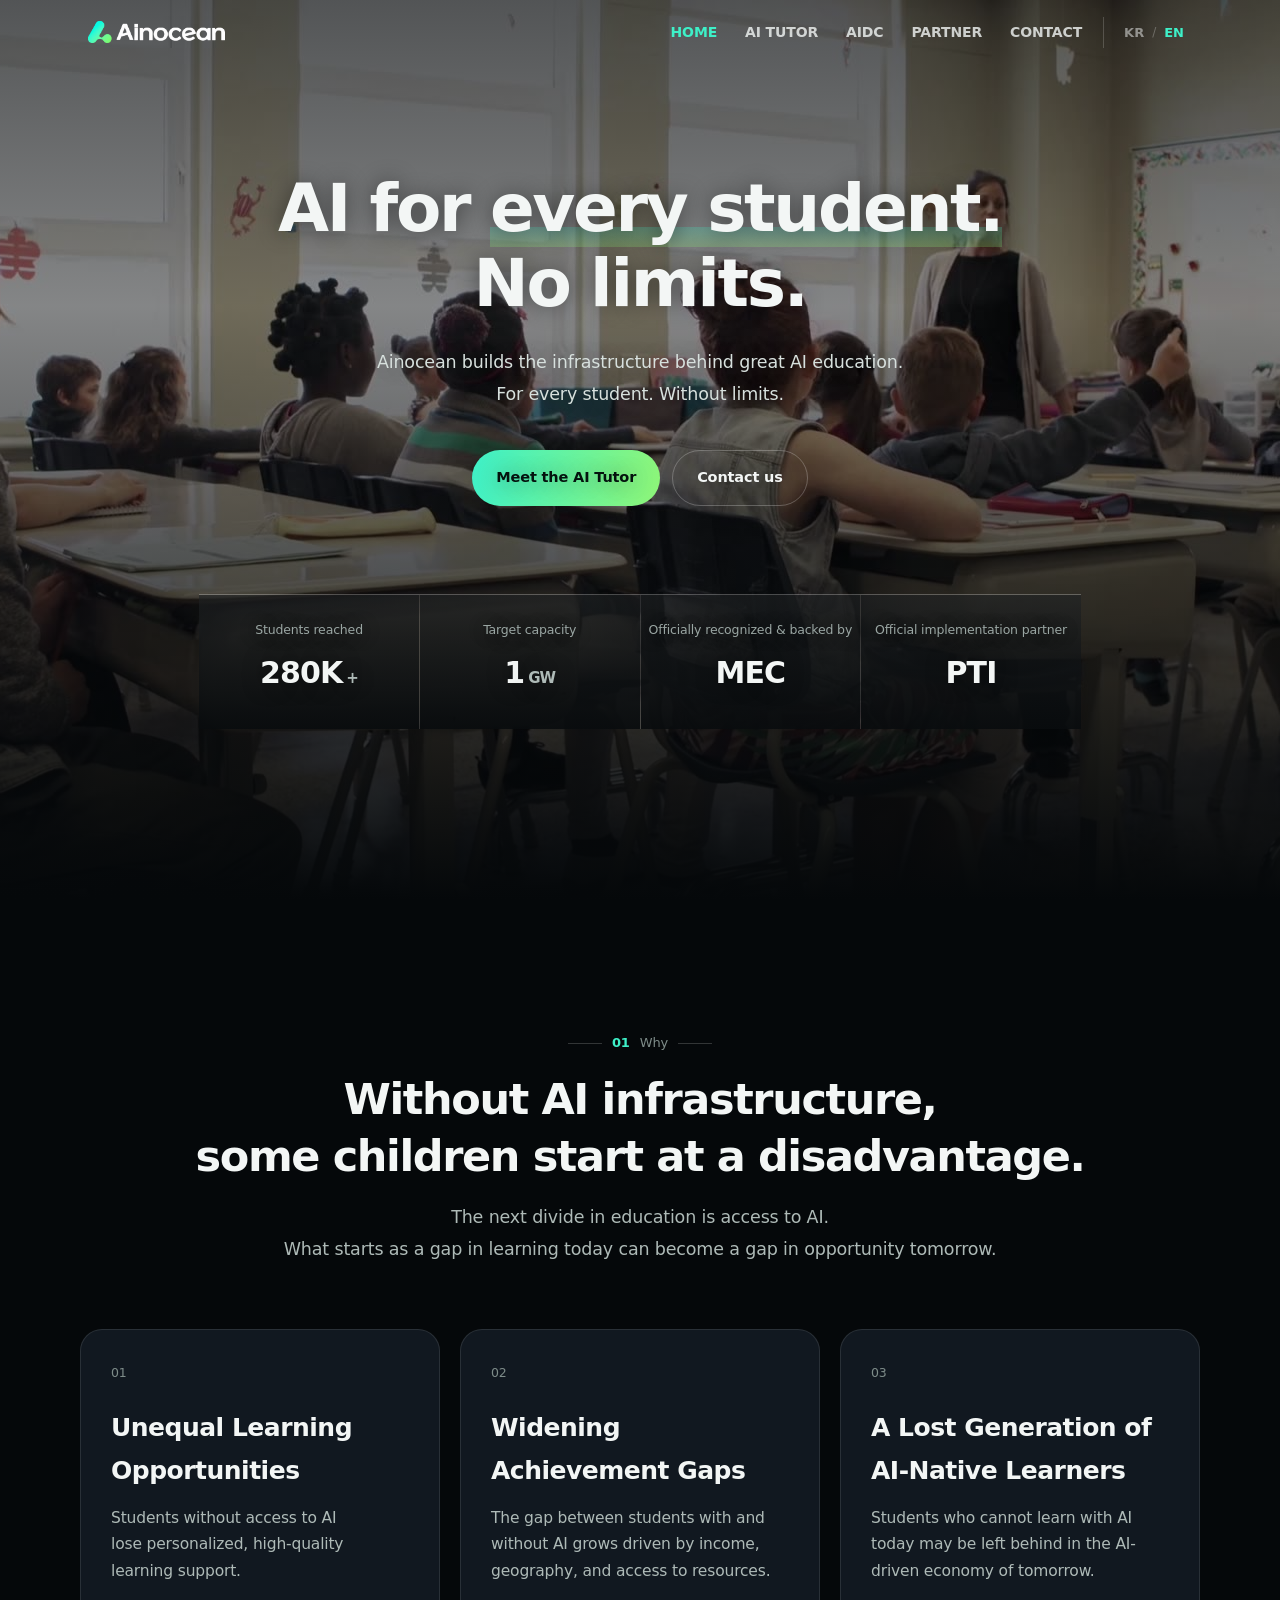
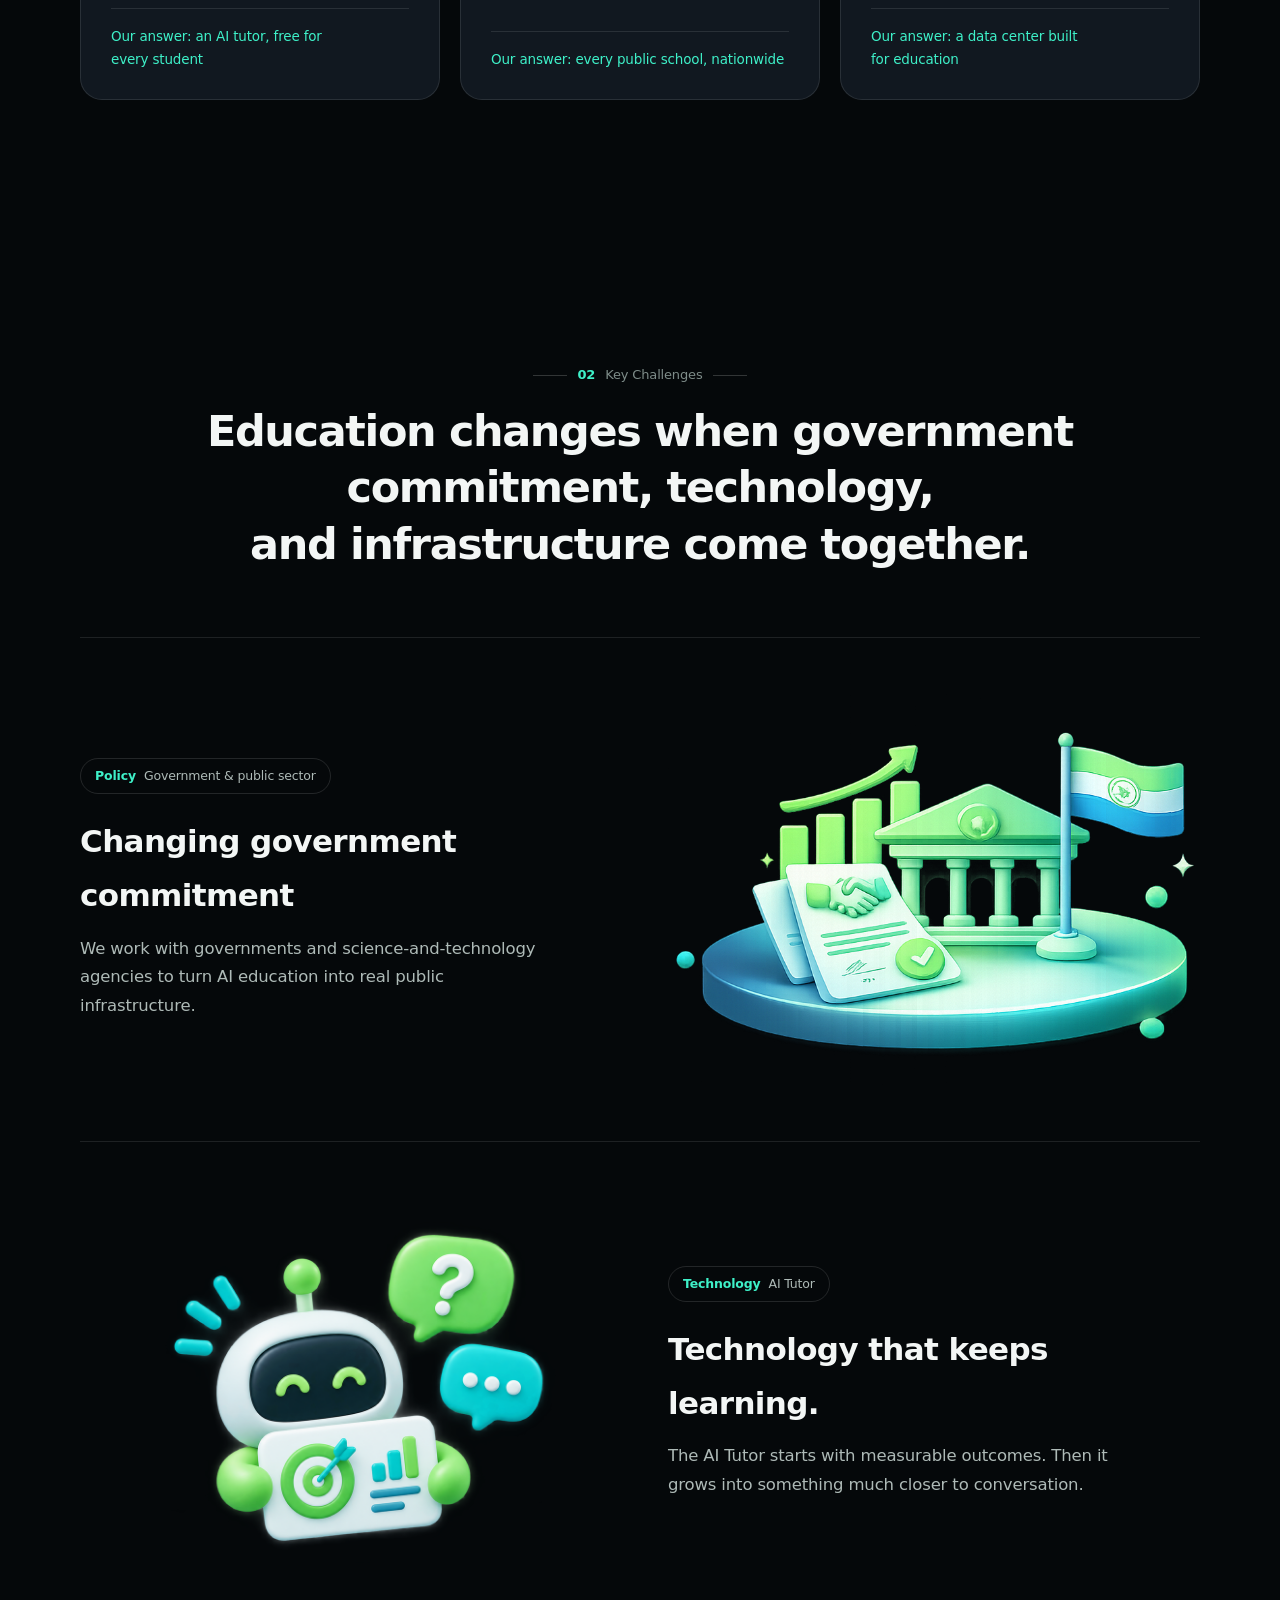
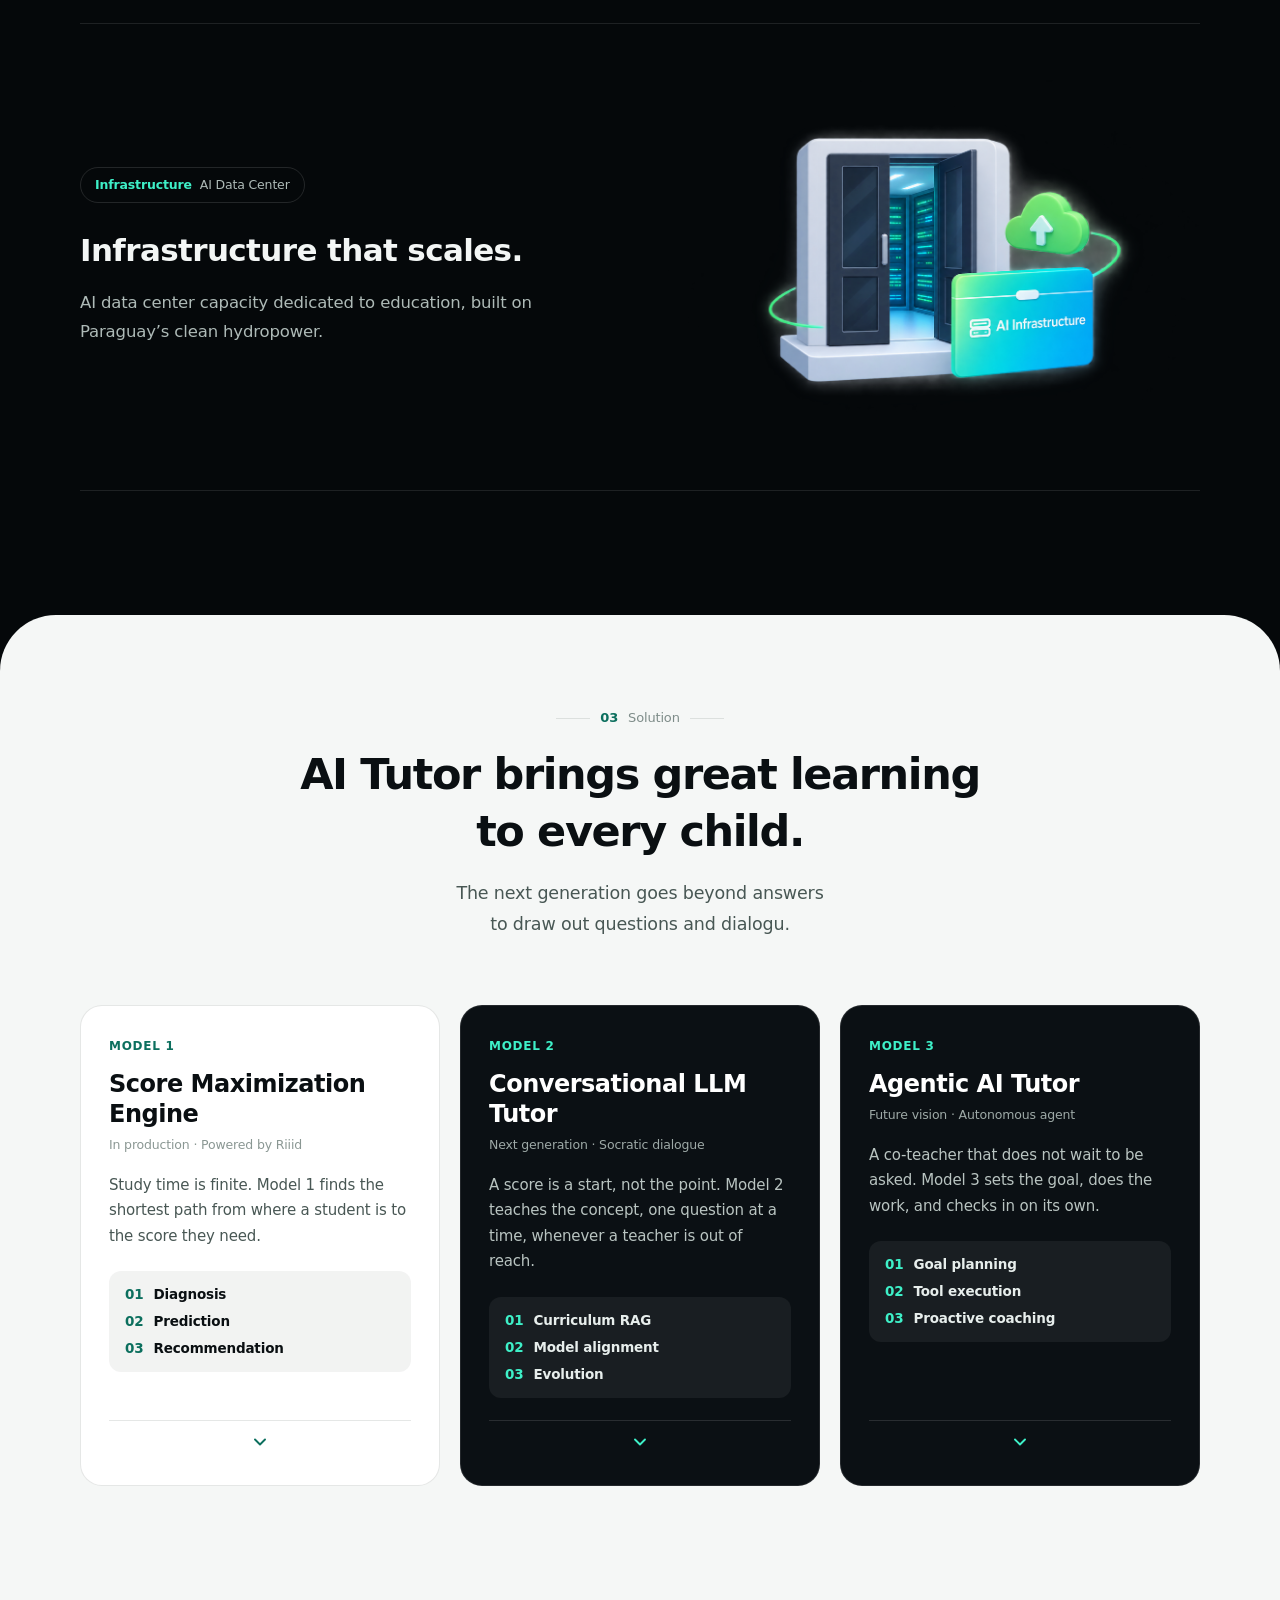
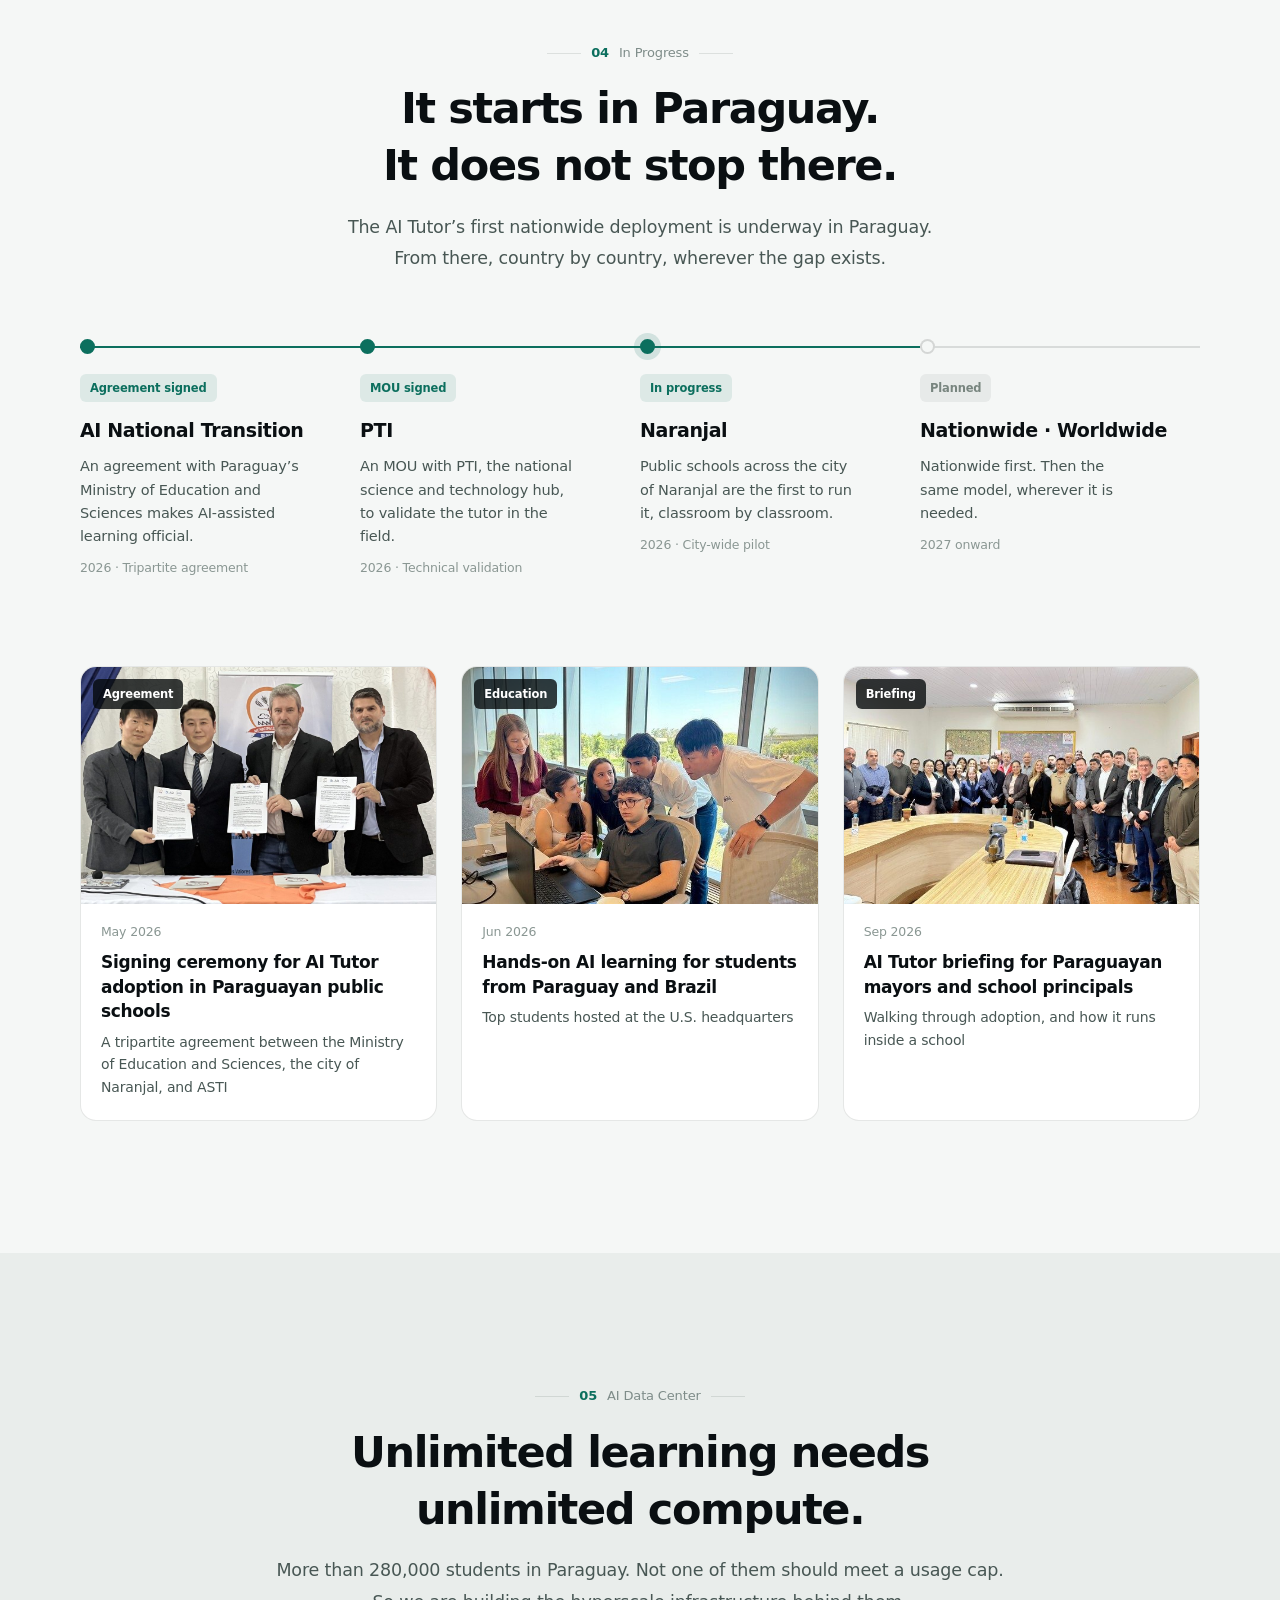
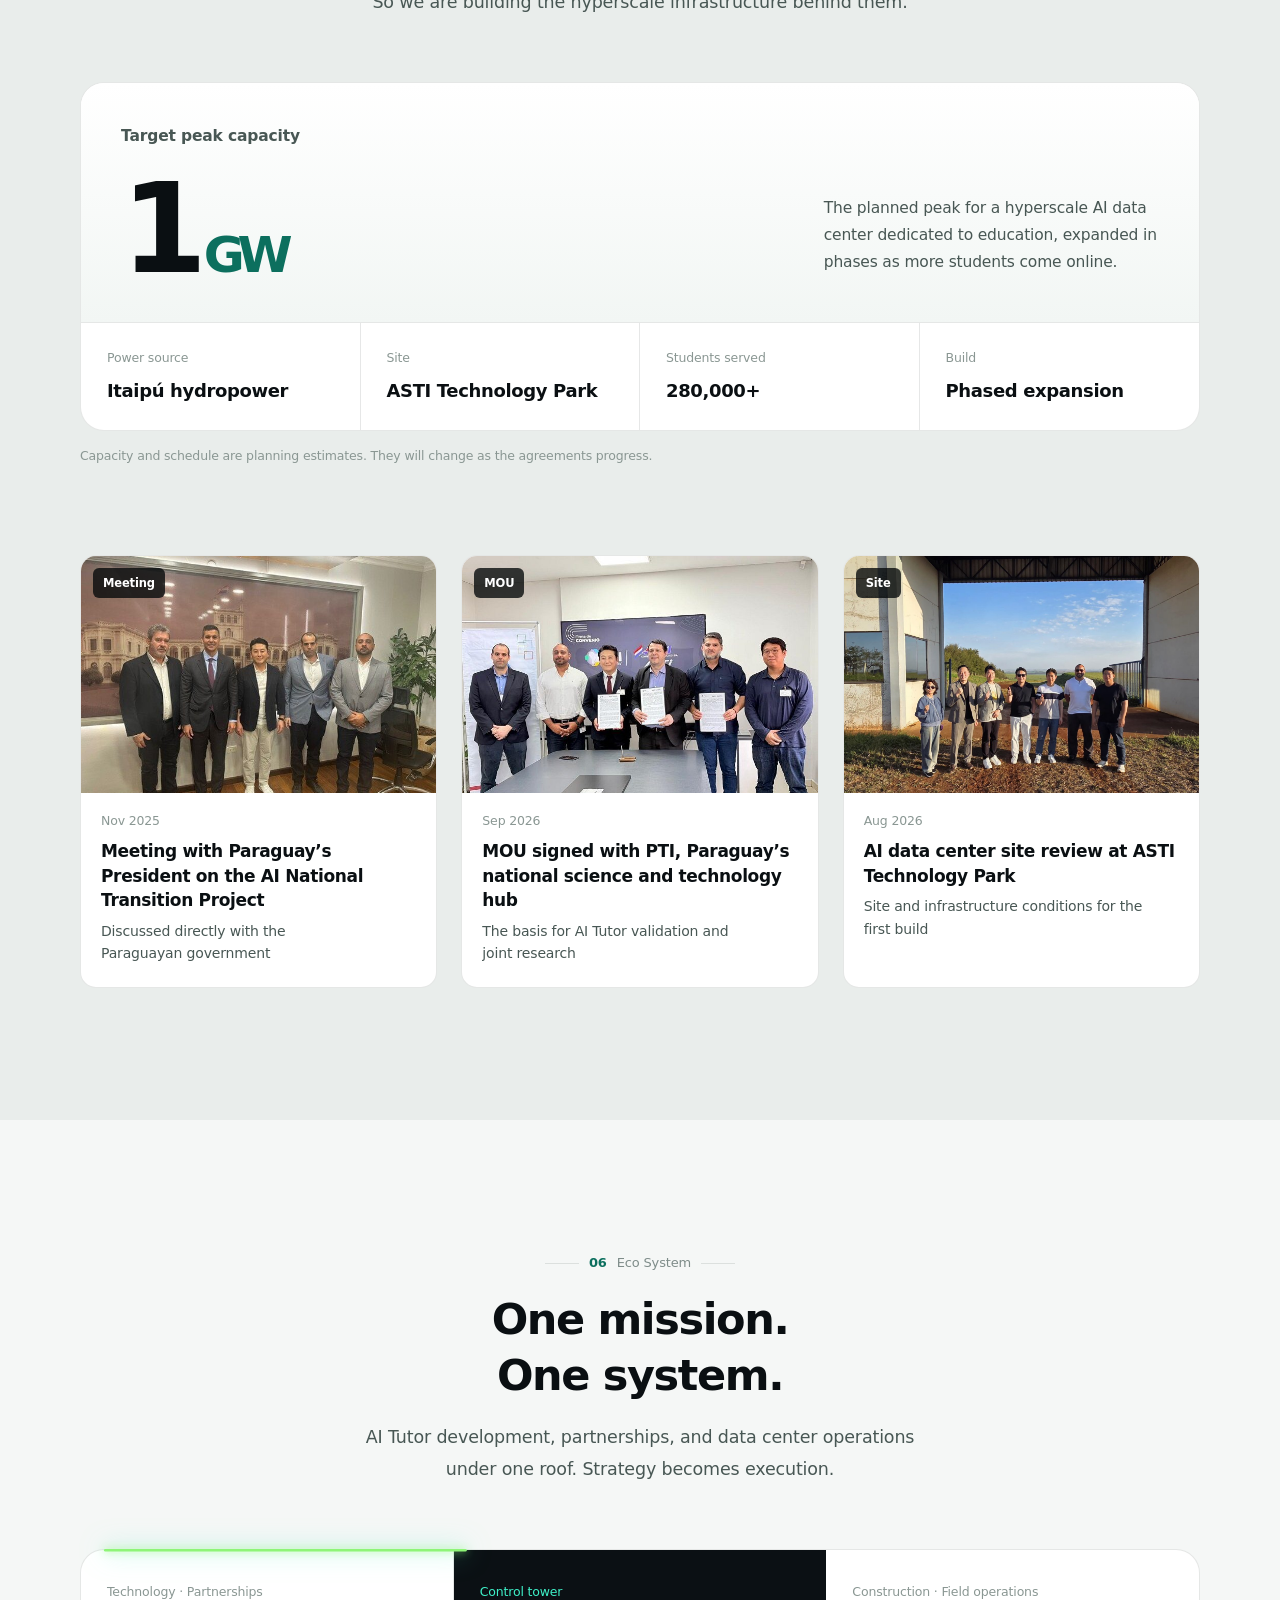
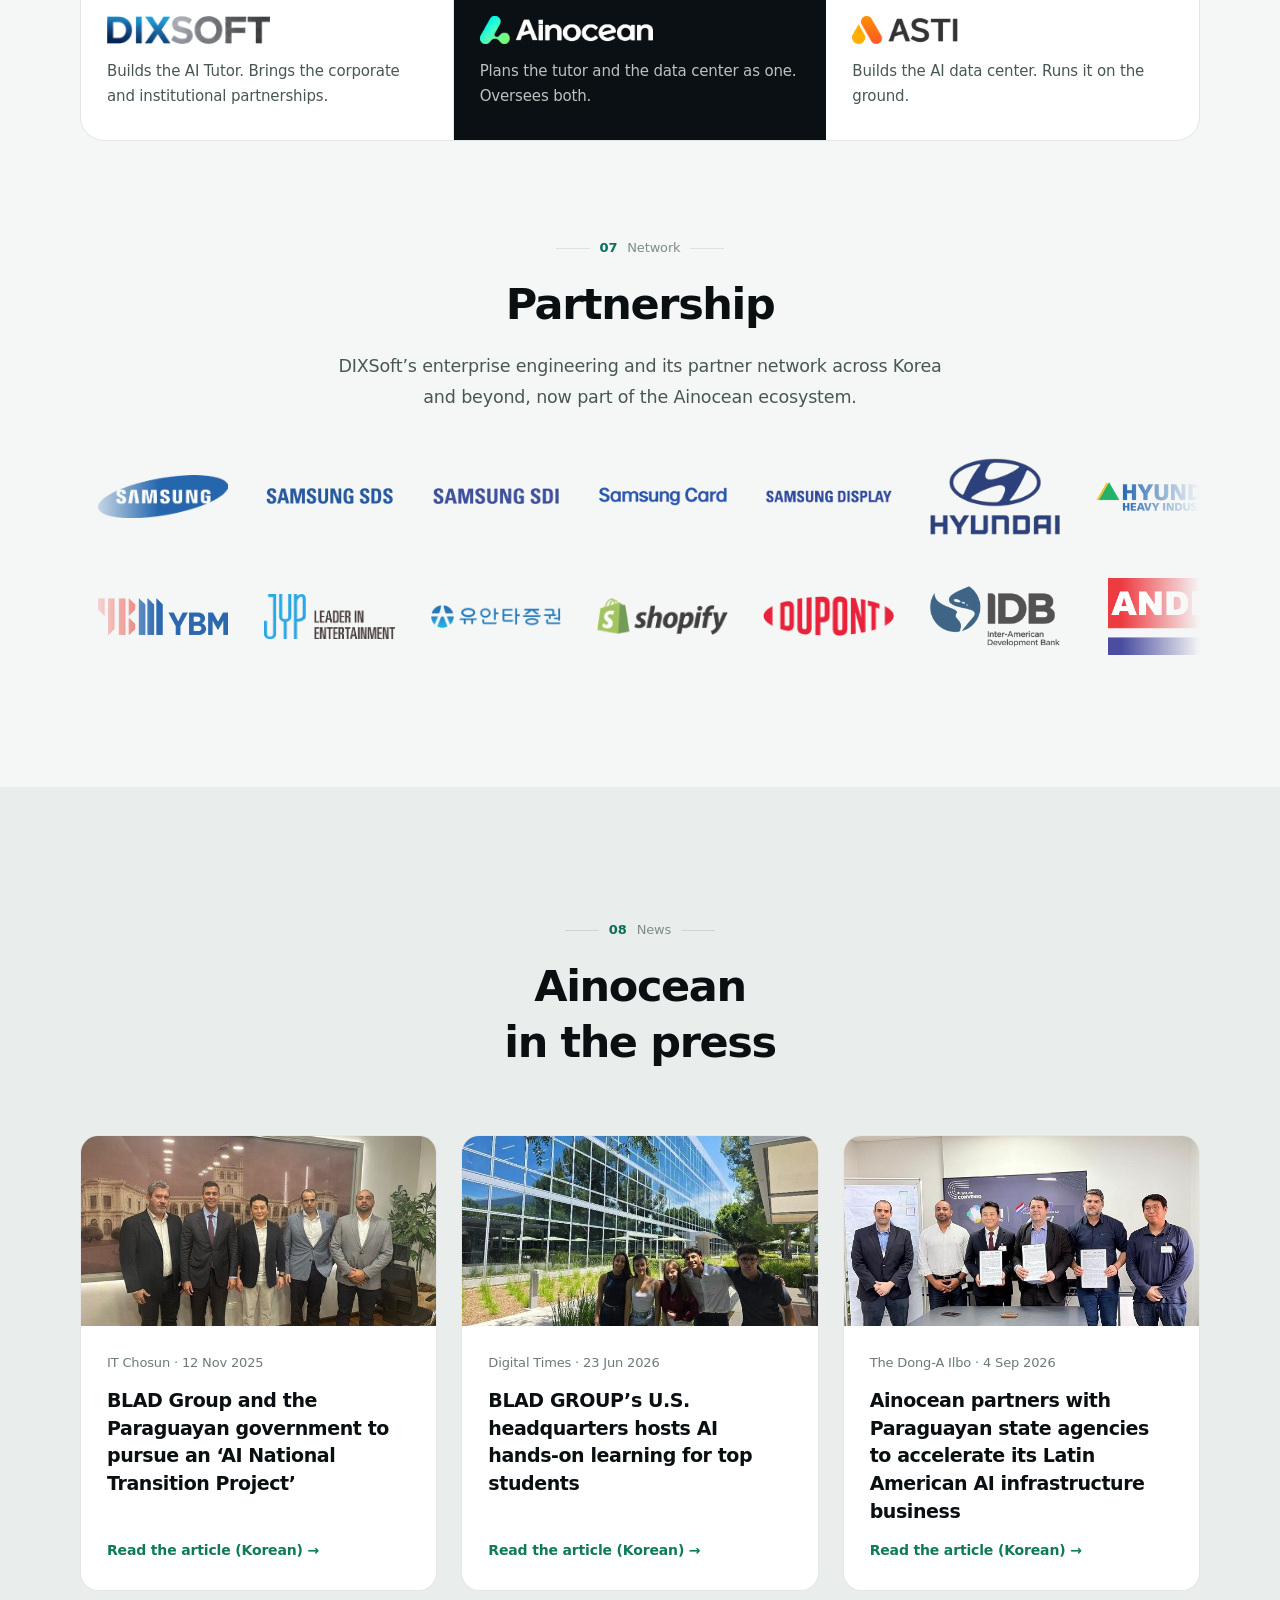
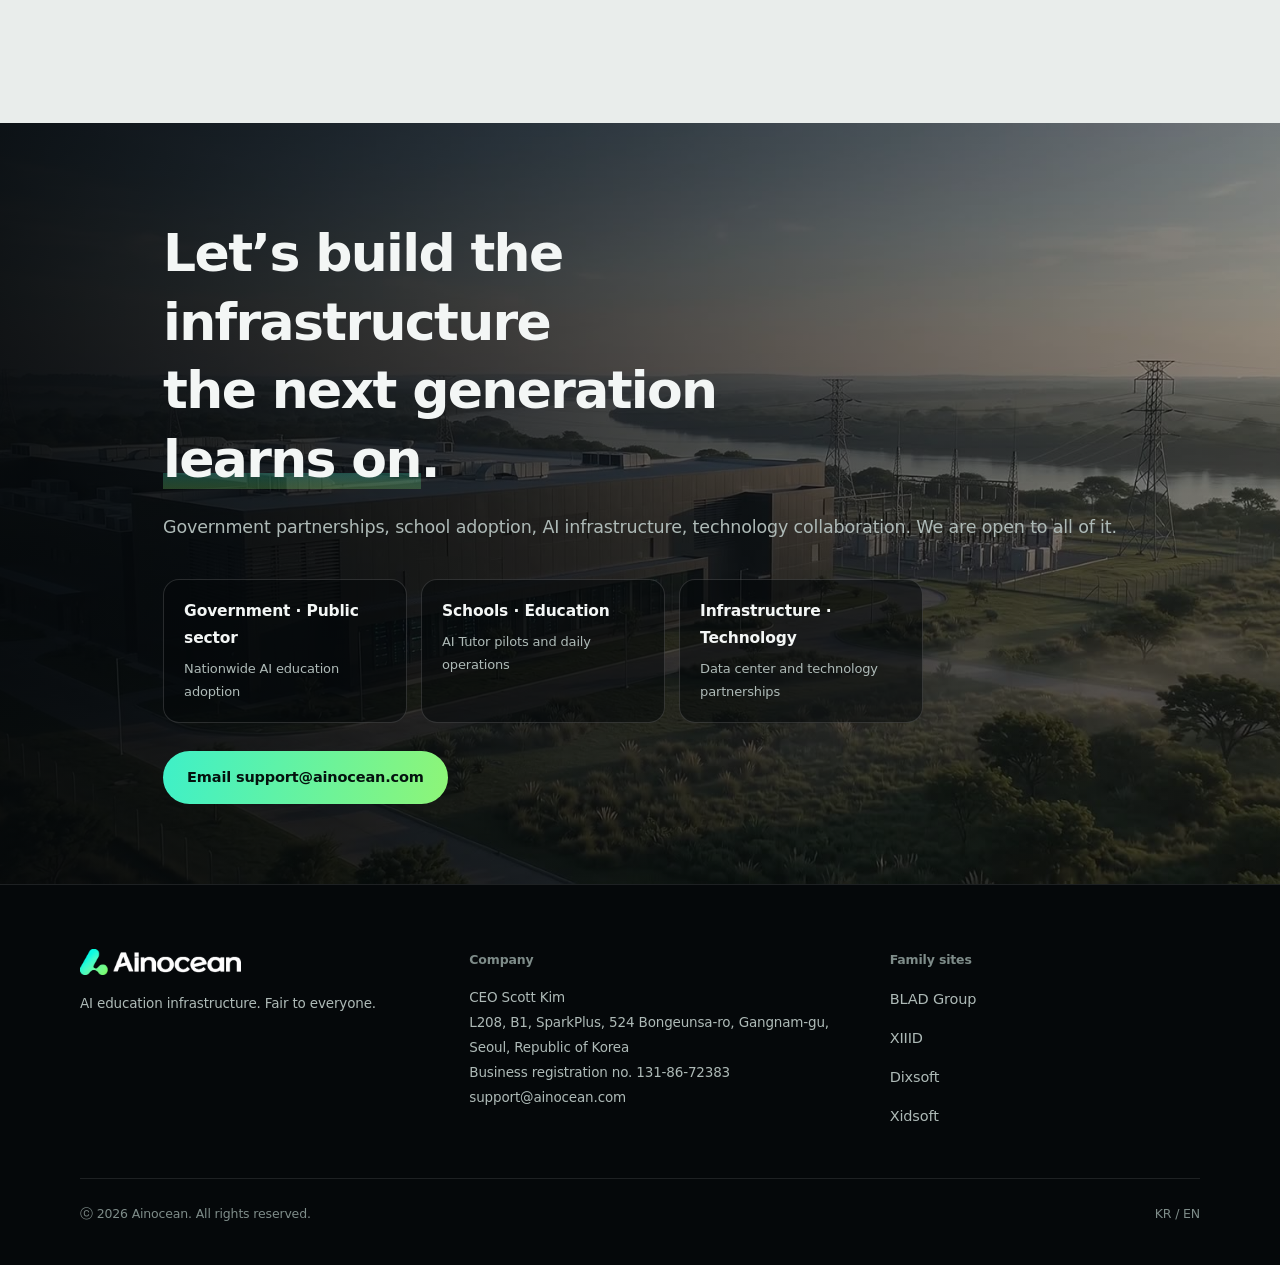
==== en.html @ a486168d "Update en.html" ====
<!DOCTYPE html>
<html lang="en">
<head>
<meta charset="utf-8">
<meta name="viewport" content="width=device-width, initial-scale=1">
<title>Ainocean — AI for every student. No limits.</title>
<meta name="description" content="From the AI Tutor to hyperscale AI data centers, Ainocean builds the infrastructure that puts every child on equal footing.">
<meta name="theme-color" content="#05080A">
<link rel="canonical" href="https://www.ainocean.com/en.html">
<link rel="alternate" hreflang="ko" href="index.html">
<link rel="alternate" hreflang="en" href="en.html">
<meta property="og:type" content="website">
<meta property="og:title" content="Ainocean — AI education infrastructure, fair to everyone">
<meta property="og:description" content="From the AI Tutor to hyperscale AI data centers. Nationwide AI education infrastructure, starting in Paraguay.">
<meta property="og:image" content="assets/img/hero-poster.jpg">
<meta property="og:locale" content="en_US">
<link rel="icon" href="assets/logo/ainocean-mark.png" type="image/png">
<link rel="apple-touch-icon" href="assets/logo/ainocean-mark.png">
<link rel="stylesheet" href="css/style.css">
</head>
<body>

<!-- ===== top bar ===== -->
<header class="hdr">
  <div class="inner">
    <a class="brand" href="#home" aria-label="Ainocean home">
      <img src="assets/logo/ainocean-white.png" alt="Ainocean">
    </a>

    <button class="burger" type="button" aria-label="Open menu" aria-expanded="false" aria-controls="site-menu">
      <span></span><span></span><span></span>
    </button>

    <div class="menu" id="site-menu">
      <nav class="nav" aria-label="Main menu">
        <a href="#home">HOME</a>
        <a href="#ai-tutor">AI TUTOR</a>
        <a href="#aidc">AIDC</a>
        <a href="#partner">PARTNER</a>
        <a href="#contact">CONTACT</a>
      </nav>
      <div class="lang">
        <a href="index.html" data-lang="ko">KR</a>
        <span class="sep">/</span>
        <a href="en.html" data-lang="en" aria-current="page">EN</a>
      </div>
    </div>
  </div>
</header>

<div id="ain-app">

<!-- ===== hero ===== -->
<section class="hero" id="home">
  <div class="ph"></div>
  <div class="vid">
    <video class="bgv" data-src="assets/video/hero.mp4" poster="assets/img/hero-poster.jpg"
           muted loop playsinline autoplay preload="none" tabindex="-1" aria-hidden="true"></video>

    
  </div>
  <div class="sc"></div>
  <div class="w hi">
    <h1>AI for <span class="mk">every student.</span><br>No limits.</h1>
    <p class="lead">Ainocean builds the infrastructure behind great AI education. <br class="nb">For every student. Without limits.</p>
    <div class="cta">
      <a class="btn" href="#ai-tutor">Meet the AI Tutor</a>
      <a class="btn g" href="#contact">Contact us</a>
    </div>
    <div class="kpi">
      <div><span>Students reached</span><strong>280K<em>+</em></strong></div>
      <div><span>Target capacity</span><strong>1<em>GW</em></strong></div>
      <div><span>Officially recognized & backed by</span><strong>MEC</strong></div>
      <div><span>Official implementation partner</span><strong>PTI</strong></div>
    </div>
  </div>
</section>

<!-- ===== 01 Why ===== -->
<section class="s" id="why">
  <div class="w">
    <div class="hd">
      <p class="idx"><i></i><b>01</b> Why<i></i></p>
      <h2>Without AI infrastructure, <br class="nb">some children start at a disadvantage.</h2>
      <p class="lead">The next divide in education is access to AI.<br class="nb">What starts as a gap in learning today can become a gap in opportunity tomorrow.</p>
    </div>
    <div class="g3">
      <div class="card">
        <p class="n">01</p>
        <h3>Unequal Learning Opportunities</h3>
        <p>Students without access to AI lose personalized, high-quality learning support.</p>
        <p class="fx">Our answer: an AI tutor, free for every student</p>
      </div>
      <div class="card">
        <p class="n">02</p>
        <h3>Widening Achievement Gaps</h3>
        <p>The gap between students with and without AI grows driven by income, geography, and access to resources.</p>
        <p class="fx">Our answer: every public school, nationwide</p>
      </div>
      <div class="card">
        <p class="n">03</p>
        <h3>A Lost Generation of AI-Native Learners</h3>
        <p>Students who cannot learn with AI today may be left behind in the AI-driven economy of tomorrow.</p>
        <p class="fx">Our answer: a data center built for education</p>
      </div>
    </div>
  </div>
</section>

<!-- ===== 02 Key Challenges ===== -->
<section class="s" id="challenges">
  <div class="w">
    <div class="hd">
      <p class="idx"><i></i><b>02</b> Key Challenges<i></i></p>
      <h2>Education changes when government commitment, technology, <br class="nb">and infrastructure come together.</h2>
    </div>
    <div class="pl">
      <div class="tx">
        <span class="tag"><b>Policy</b> Government &amp; public sector</span>
        <h3>Changing government commitment</h3>
        <p>We work with governments and science-and-technology agencies to turn AI education into real public infrastructure.</p>
      </div>
      <div><img src="assets/img/ill-policy.png" alt="Illustration of government and public sector collaboration" loading="lazy"></div>
    </div>
    <div class="pl r">
      <div class="tx">
        <span class="tag"><b>Technology</b> AI Tutor</span>
        <h3>Technology that keeps learning.</h3>
        <p>The AI Tutor starts with measurable outcomes. Then it grows into something much closer to conversation.</p>
      </div>
      <div><img src="assets/img/ill-technology.png" alt="Illustration of a conversational AI tutor" loading="lazy"></div>
    </div>
    <div class="pl">
      <div class="tx">
        <span class="tag"><b>Infrastructure</b> AI Data Center</span>
        <h3>Infrastructure that scales.</h3>
        <p>AI data center capacity dedicated to education, built on Paraguay’s clean hydropower.</p>
      </div>
      <div><img src="assets/img/ill-infrastructure.png" alt="Illustration of AI data center infrastructure" loading="lazy"></div>
    </div>
  </div>
</section>

<div class="st"></div>

<!-- ===== 03 Solution ===== -->
<section class="s p" id="ai-tutor" style="padding-top:36px">
  <div class="w">
    <div class="hd">
      <p class="idx"><i></i><b>03</b> Solution<i></i></p>
      <h2>AI Tutor brings great learning <br class="nb">to every child.</h2>
      <p class="lead">The next generation goes beyond answers <br class="nb">to draw out questions and dialogu.</p>
    </div>
    <div class="mdl">
      <article class="mc">
        <p class="mn">MODEL 1</p>
        <h3>Score Maximization Engine</h3>
        <p class="mst">In production · Powered by Riiid</p>
        <p class="mds">Study time is finite. Model 1 finds the shortest path from where a student is to the score they need.</p>
        <ol class="mfl">
          <li><b>01</b> Diagnosis</li>
          <li><b>02</b> Prediction</li>
          <li><b>03</b> Recommendation</li>
        </ol>
        <details class="mx">
          <summary aria-label="Show details"><svg class="chv" viewBox="0 0 20 20" aria-hidden="true" focusable="false"><path d="M5 7.5 10 12.5 15 7.5"/></svg></summary>
          <div class="mxb">
        <ul class="mft">
          <li><b>Ultra-fast diagnosis</b>Five adaptive questions. That is all it takes to place a student accurately.</li>
          <li><b>Optimal learning path</b>It serves the problems that move the score most, minute for minute.</li>
          <li><b>Proven foundation</b>Riiid’s Knowledge Space Theory and deep learning models, already tested at scale.</li>
        </ul>
        <p class="mcq">Three to five questions predict a 75. Then comes the practice that reaches 89 — and the reason it works.</p>
          </div>
        </details>
      </article>
      <article class="mc nx">
        <p class="mn">MODEL 2</p>
        <h3>Conversational LLM Tutor</h3>
        <p class="mst">Next generation · Socratic dialogue</p>
        <p class="mds">A score is a start, not the point. Model 2 teaches the concept, one question at a time, whenever a teacher is out of reach.</p>
        <ol class="mfl">
          <li><b>01</b> Curriculum RAG</li>
          <li><b>02</b> Model alignment</li>
          <li><b>03</b> Evolution</li>
        </ol>
        <details class="mx">
          <summary aria-label="Show details"><svg class="chv" viewBox="0 0 20 20" aria-hidden="true" focusable="false"><path d="M5 7.5 10 12.5 15 7.5"/></svg></summary>
          <div class="mxb">
        <ul class="mft">
          <li><b>Curriculum RAG indexing</b>Grounded in Paraguay’s own textbooks and national curriculum. Accurate, and safe by design.</li>
          <li><b>Teacher-in-the-loop RLHF</b>Tuned on feedback from Paraguayan teachers who are in classrooms right now.</li>
          <li><b>Continuous evolution</b>From rules to reasoning, one release at a time.</li>
        </ul>
        <p class="mcq">A tutor built for the Paraguayan classroom. Not adapted to it.</p>
          </div>
        </details>
      </article>
      <article class="mc nx">
        <p class="mn">MODEL 3</p>
        <h3>Agentic AI Tutor</h3>
        <p class="mst">Future vision · Autonomous agent</p>
        <p class="mds">A co-teacher that does not wait to be asked. Model 3 sets the goal, does the work, and checks in on its own.</p>
        <ol class="mfl">
          <li><b>01</b> Goal planning</li>
          <li><b>02</b> Tool execution</li>
          <li><b>03</b> Proactive coaching</li>
        </ol>
        <details class="mx">
          <summary aria-label="Show details"><svg class="chv" viewBox="0 0 20 20" aria-hidden="true" focusable="false"><path d="M5 7.5 10 12.5 15 7.5"/></svg></summary>
          <div class="mxb">
        <ul class="mft">
          <li><b>Multi-step goal decomposition</b>A full term of curriculum, broken into weekly milestones for each student.</li>
          <li><b>Early misconception detection</b>It reads hesitation. And steps in before a mistake becomes a habit.</li>
          <li><b>Human teacher copilot</b>The moment a student is truly stuck, the teacher knows.</li>
        </ul>
        <p class="mcq">An agent that carries the whole arc of learning.</p>
          </div>
        </details>
      </article>
    </div>
  </div>
</section>

<!-- ===== 04 In Progress ===== -->
<section class="s p" id="progress" style="padding-top:24px">
  <div class="w">
    <div class="hd">
      <p class="idx"><i></i><b>04</b> In Progress<i></i></p>
      <h2>It starts in Paraguay. <br class="nb">It does not stop there.</h2>
      <p class="lead">The AI Tutor’s first nationwide deployment is underway in Paraguay. <br class="nb">From there, country by country, wherever the gap exists.</p>
    </div>
    <div class="tl">
      <div class="dn"><div class="dt"></div><span class="cp">Agreement signed</span><h3>AI National Transition</h3><p>An agreement with Paraguay’s Ministry of Education and Sciences makes AI-assisted learning official.</p><p class="wn">2026 · Tripartite agreement</p></div>
      <div class="dn"><div class="dt"></div><span class="cp">MOU signed</span><h3>PTI</h3><p>An MOU with PTI, the national science and technology hub, to validate the tutor in the field.</p><p class="wn">2026 · Technical validation</p></div>
      <div class="nw"><div class="dt"></div><span class="cp">In progress</span><h3>Naranjal</h3><p>Public schools across the city of Naranjal are the first to run it, classroom by classroom.</p><p class="wn">2026 · City-wide pilot</p></div>
      <div class="nx2"><div class="dt"></div><span class="cp">Planned</span><h3>Nationwide · Worldwide</h3><p>Nationwide first. Then the same model, wherever it is needed.</p><p class="wn">2027 onward</p></div>
    </div>
    <div class="nw3">
      <article class="nc">
        <div class="th" style="background-image:url(assets/img/gallery-agreement.jpg)"><span class="tg">Agreement</span></div>
        <div class="bd"><p class="wn">May 2026</p><h3>Signing ceremony for AI Tutor adoption in Paraguayan public schools</h3><p>A tripartite agreement between the Ministry of Education and Sciences, the city of Naranjal, and ASTI</p></div>
      </article>
      <article class="nc">
        <div class="th" style="background-image:url(assets/img/gallery-workshop.jpg)"><span class="tg">Education</span></div>
        <div class="bd"><p class="wn">Jun 2026</p><h3>Hands-on AI learning for students from Paraguay and Brazil</h3><p>Top students hosted at the U.S. headquarters</p></div>
      </article>
      <article class="nc">
        <div class="th" style="background-image:url(assets/img/gallery-briefing.jpg)"><span class="tg">Briefing</span></div>
        <div class="bd"><p class="wn">Sep 2026</p><h3>AI Tutor briefing for Paraguayan mayors and school principals</h3><p>Walking through adoption, and how it runs inside a school</p></div>
      </article>
    </div>
  </div>
</section>

<!-- ===== 05 AI Data Center ===== -->
<section class="s p2" id="aidc">
  <div class="w">
    <div class="hd">
      <p class="idx"><i></i><b>05</b> AI Data Center<i></i></p>
      <h2>Unlimited learning needs <br class="nb">unlimited compute.</h2>
      <p class="lead">More than 280,000 students in Paraguay. Not one of them should meet a usage cap. <br class="nb">So we are building the hyperscale infrastructure behind them.</p>
    </div>
    <div class="cap">
      <div class="tp">
        <div>
          <p class="tl2">Target peak capacity</p>
          <div class="big">1<em>GW</em></div>
        </div>
        <p>The planned peak for a hyperscale AI data center dedicated to education, expanded in phases as more students come online.</p>
      </div>
      <div class="fct">
        <div><span>Power source</span><strong>Itaipú hydropower</strong></div>
        <div><span>Site</span><strong>ASTI Technology Park</strong></div>
        <div><span>Students served</span><strong>280,000+</strong></div>
        <div><span>Build</span><strong>Phased expansion</strong></div>
      </div>
    </div>
    <p class="note">Capacity and schedule are planning estimates. They will change as the agreements progress.</p>
    <div class="nw3">
      <article class="nc">
        <div class="th" style="background-image:url(assets/img/gallery-president.jpg)"><span class="tg">Meeting</span></div>
        <div class="bd"><p class="wn">Nov 2025</p><h3>Meeting with Paraguay’s President on the AI National Transition Project</h3><p>Discussed directly with the Paraguayan government</p></div>
      </article>
      <article class="nc">
        <div class="th" style="background-image:url(assets/img/gallery-pti-mou.jpg)"><span class="tg">MOU</span></div>
        <div class="bd"><p class="wn">Sep 2026</p><h3>MOU signed with PTI, Paraguay’s national science and technology hub</h3><p>The basis for AI Tutor validation and joint research</p></div>
      </article>
      <article class="nc">
        <div class="th" style="background-image:url(assets/img/gallery-site.jpg)"><span class="tg">Site</span></div>
        <div class="bd"><p class="wn">Aug 2026</p><h3>AI data center site review at ASTI Technology Park</h3><p>Site and infrastructure conditions for the first build</p></div>
      </article>
    </div>
  </div>
</section>

<!-- ===== 06 Eco System + 07 Partnership ===== -->
<section class="s p" id="eco">
  <div class="w">
    <div class="hd">
      <p class="idx"><i></i><b>06</b> Eco System<i></i></p>
      <h2>One mission.<br>One system.</h2>
      <p class="lead">AI Tutor development, partnerships, and data center operations <br class="nb">under one roof. Strategy becomes execution.</p>
    </div>
    <div class="ecow" data-tracer>
      <svg class="tracer" aria-hidden="true" focusable="false"><rect/></svg>
    <div class="eco">
      <div>
        <p class="rl">Technology · Partnerships</p>
        <h3 class="lgh"><img src="assets/logo/dixsoft.png" alt="DIXSoft" loading="lazy"></h3>
        <p>Builds the AI Tutor. Brings the corporate and institutional partnerships.</p>
      </div>
      <div class="co">
        <p class="rl">Control tower</p>
        <h3 class="lgh"><img src="assets/logo/ainocean-white.png" alt="Ainocean" loading="lazy"></h3>
        <p>Plans the tutor and the data center as one. Oversees both.</p>
      </div>
      <div>
        <p class="rl">Construction · Field operations</p>
        <h3 class="lgh"><img src="assets/logo/asti.png" alt="ASTI" loading="lazy"></h3>
        <p>Builds the AI data center. Runs it on the ground.</p>
      </div>
    </div>
    </div>

    <div class="hd" id="partner" style="margin:96px 0 40px">
      <p class="idx"><i></i><b>07</b> Network<i></i></p>
      <h2>Partnership</h2>
      <p class="lead">DIXSoft’s enterprise engineering and its partner network across Korea <br class="nb">and beyond, now part of the Ainocean ecosystem.</p>
    </div>
    <div class="mq" role="img" aria-label="Partner and client logos">
      <div class="mqr">
        <div class="mqg"><div class="mqi"><img src="assets/partners/samsung.png" alt="Samsung" loading="lazy"></div><div class="mqi"><img src="assets/partners/samsung-sds.png" alt="Samsung SDS" loading="lazy"></div><div class="mqi"><img src="assets/partners/samsung-sdi.png" alt="Samsung SDI" loading="lazy"></div><div class="mqi"><img src="assets/partners/samsung-card.png" alt="Samsung Card" loading="lazy"></div><div class="mqi"><img src="assets/partners/samsung-display.png" alt="Samsung Display" loading="lazy"></div><div class="mqi"><img src="assets/partners/hyundai.png" alt="Hyundai Motor" loading="lazy"></div><div class="mqi"><img src="assets/partners/hyundai-heavy.png" alt="HD Hyundai Heavy Industries" loading="lazy"></div><div class="mqi"><img src="assets/partners/sk.png" alt="SK" loading="lazy"></div><div class="mqi"><img src="assets/partners/kt.png" alt="KT" loading="lazy"></div><div class="mqi"><img src="assets/partners/hanwha-total.png" alt="Hanwha TotalEnergies" loading="lazy"></div><div class="mqi"><img src="assets/partners/kyungshin.png" alt="Kyungshin" loading="lazy"></div><div class="mqi"><img src="assets/partners/pulmuone.png" alt="Pulmuone" loading="lazy"></div><div class="mqi"><img src="assets/partners/korea-gas.png" alt="Korea Gas Corporation" loading="lazy"></div><div class="mqi"><img src="assets/partners/korea-expressway.png" alt="Korea Expressway Corporation" loading="lazy"></div><div class="mqi"><img src="assets/partners/keri-kr.png" alt="Korea Electrotechnology Research Institute" loading="lazy"></div><div class="mqi"><img src="assets/partners/seoul.png" alt="Seoul Metropolitan Government" loading="lazy"></div><div class="mqi"><img src="assets/partners/yonsei.png" alt="Yonsei University" loading="lazy"></div></div>
        <div class="mqg" aria-hidden="true"><div class="mqi"><img src="assets/partners/samsung.png" alt="Samsung" loading="lazy"></div><div class="mqi"><img src="assets/partners/samsung-sds.png" alt="Samsung SDS" loading="lazy"></div><div class="mqi"><img src="assets/partners/samsung-sdi.png" alt="Samsung SDI" loading="lazy"></div><div class="mqi"><img src="assets/partners/samsung-card.png" alt="Samsung Card" loading="lazy"></div><div class="mqi"><img src="assets/partners/samsung-display.png" alt="Samsung Display" loading="lazy"></div><div class="mqi"><img src="assets/partners/hyundai.png" alt="Hyundai Motor" loading="lazy"></div><div class="mqi"><img src="assets/partners/hyundai-heavy.png" alt="HD Hyundai Heavy Industries" loading="lazy"></div><div class="mqi"><img src="assets/partners/sk.png" alt="SK" loading="lazy"></div><div class="mqi"><img src="assets/partners/kt.png" alt="KT" loading="lazy"></div><div class="mqi"><img src="assets/partners/hanwha-total.png" alt="Hanwha TotalEnergies" loading="lazy"></div><div class="mqi"><img src="assets/partners/kyungshin.png" alt="Kyungshin" loading="lazy"></div><div class="mqi"><img src="assets/partners/pulmuone.png" alt="Pulmuone" loading="lazy"></div><div class="mqi"><img src="assets/partners/korea-gas.png" alt="Korea Gas Corporation" loading="lazy"></div><div class="mqi"><img src="assets/partners/korea-expressway.png" alt="Korea Expressway Corporation" loading="lazy"></div><div class="mqi"><img src="assets/partners/keri-kr.png" alt="Korea Electrotechnology Research Institute" loading="lazy"></div><div class="mqi"><img src="assets/partners/seoul.png" alt="Seoul Metropolitan Government" loading="lazy"></div><div class="mqi"><img src="assets/partners/yonsei.png" alt="Yonsei University" loading="lazy"></div></div>
      </div>
      <div class="mqr rev">
        <div class="mqg"><div class="mqi"><img src="assets/partners/ybm.png" alt="YBM" loading="lazy"></div><div class="mqi"><img src="assets/partners/jyp.png" alt="JYP Entertainment" loading="lazy"></div><div class="mqi"><img src="assets/partners/yuanta.png" alt="Yuanta Securities" loading="lazy"></div><div class="mqi"><img src="assets/partners/shopify.png" alt="Shopify" loading="lazy"></div><div class="mqi"><img src="assets/partners/dupont.png" alt="DuPont" loading="lazy"></div><div class="mqi"><img src="assets/partners/idb.png" alt="IDB" loading="lazy"></div><div class="mqi"><img src="assets/partners/ande.png" alt="ANDE" loading="lazy"></div><div class="mqi"><img src="assets/partners/renova.png" alt="Renova" loading="lazy"></div><div class="mqi"><img src="assets/partners/avikus.png" alt="Avikus" loading="lazy"></div><div class="mqi"><img src="assets/partners/phantom-ai.png" alt="Phantom AI" loading="lazy"></div><div class="mqi"><img src="assets/partners/roboticslab.png" alt="RoboticsLab" loading="lazy"></div><div class="mqi"><img src="assets/partners/3dtada.png" alt="3DTADA" loading="lazy"></div><div class="mqi"><img src="assets/partners/theplan-g.png" alt="The Plan G" loading="lazy"></div><div class="mqi"><img src="assets/partners/carrot-global.png" alt="Carrot Global" loading="lazy"></div><div class="mqi"><img src="assets/partners/cg-education.png" alt="CG Education" loading="lazy"></div><div class="mqi"><img src="assets/partners/eagle.png" alt="Eagle" loading="lazy"></div><div class="mqi"><img src="assets/partners/mail.png" alt="Maeil Dairies" loading="lazy"></div></div>
        <div class="mqg" aria-hidden="true"><div class="mqi"><img src="assets/partners/ybm.png" alt="YBM" loading="lazy"></div><div class="mqi"><img src="assets/partners/jyp.png" alt="JYP Entertainment" loading="lazy"></div><div class="mqi"><img src="assets/partners/yuanta.png" alt="Yuanta Securities" loading="lazy"></div><div class="mqi"><img src="assets/partners/shopify.png" alt="Shopify" loading="lazy"></div><div class="mqi"><img src="assets/partners/dupont.png" alt="DuPont" loading="lazy"></div><div class="mqi"><img src="assets/partners/idb.png" alt="IDB" loading="lazy"></div><div class="mqi"><img src="assets/partners/ande.png" alt="ANDE" loading="lazy"></div><div class="mqi"><img src="assets/partners/renova.png" alt="Renova" loading="lazy"></div><div class="mqi"><img src="assets/partners/avikus.png" alt="Avikus" loading="lazy"></div><div class="mqi"><img src="assets/partners/phantom-ai.png" alt="Phantom AI" loading="lazy"></div><div class="mqi"><img src="assets/partners/roboticslab.png" alt="RoboticsLab" loading="lazy"></div><div class="mqi"><img src="assets/partners/3dtada.png" alt="3DTADA" loading="lazy"></div><div class="mqi"><img src="assets/partners/theplan-g.png" alt="The Plan G" loading="lazy"></div><div class="mqi"><img src="assets/partners/carrot-global.png" alt="Carrot Global" loading="lazy"></div><div class="mqi"><img src="assets/partners/cg-education.png" alt="CG Education" loading="lazy"></div><div class="mqi"><img src="assets/partners/eagle.png" alt="Eagle" loading="lazy"></div><div class="mqi"><img src="assets/partners/mail.png" alt="Maeil Dairies" loading="lazy"></div></div>
      </div>
    </div>
  </div>
</section>

<!-- ===== 08 News ===== -->
<section class="s p2" id="news">
  <div class="w">
    <div class="hd">
      <p class="idx"><i></i><b>08</b> News<i></i></p>
      <h2>Ainocean <br class="nb">in the press</h2>
    </div>
    <div class="nws">
      <a class="na" href="https://it.chosun.com/news/articleView.html?idxno=2023092150841" target="_blank" rel="noopener">
        <div class="nth" style="background-image:url(assets/img/news-ai-national-transition.jpg)"></div>
        <div class="nbd">
          <p class="wn">IT Chosun · 12 Nov 2025</p>
          <h3>BLAD Group and the Paraguayan government to pursue an ‘AI National Transition Project’</h3>
          <span class="ar">Read the article (Korean) →</span>
        </div>
      </a>
      <a class="na" href="https://n.news.naver.com/mnews/article/029/0003033144?sid=105" target="_blank" rel="noopener">
        <div class="nth" style="background-image:url(assets/img/news-us-hq-workshop.jpg)"></div>
        <div class="nbd">
          <p class="wn">Digital Times · 23 Jun 2026</p>
          <h3>BLAD GROUP’s U.S. headquarters hosts AI hands-on learning for top students</h3>
          <span class="ar">Read the article (Korean) →</span>
        </div>
      </a>
      <a class="na" href="https://www.donga.com/news/Economy/article/all/20260904/134606505/1" target="_blank" rel="noopener">
        <div class="nth" style="background-image:url(assets/img/news-latam-infra.jpg)"></div>
        <div class="nbd">
          <p class="wn">The Dong-A Ilbo · 4 Sep 2026</p>
          <h3>Ainocean partners with Paraguayan state agencies to accelerate its Latin American AI infrastructure business</h3>
          <span class="ar">Read the article (Korean) →</span>
        </div>
      </a>
    </div>
  </div>
</section>

<!-- ===== Contact ===== -->
<section class="fin" id="contact">
  <div class="ph"></div>
  <div class="vid">
    <video class="bgv" data-src="assets/video/contact.mp4" poster="assets/img/contact-poster.jpg"
           muted loop playsinline autoplay preload="none" tabindex="-1" aria-hidden="true"></video>
  </div>
  <div class="sc"></div>
  <div class="w">
    <h2>Let’s build the infrastructure<br>the next generation <span class="mk">learns on</span>.</h2>
    <p class="lead">Government partnerships, school adoption, AI infrastructure, technology collaboration. We are open to all of it.</p>
    <div class="rt">
      <div><b>Government · Public sector</b><span>Nationwide AI education adoption</span></div>
      <div><b>Schools · Education</b><span>AI Tutor pilots and daily operations</span></div>
      <div><b>Infrastructure · Technology</b><span>Data center and technology partnerships</span></div>
    </div>
    <a class="btn" href="mailto:support@ainocean.com">Email support@ainocean.com</a>
  </div>
</section>

<!-- ===== footer ===== -->
<footer class="ft">
  <div class="w">
    <div class="fg">
      <div>
        <img class="lg" src="assets/logo/ainocean-white.png" alt="Ainocean">
        <p style="max-width:38ch">AI education infrastructure. Fair to everyone.</p>
      </div>
      <div>
        <h4>Company</h4>
        <p>CEO Scott Kim<br>
        L208, B1, SparkPlus, 524 Bongeunsa-ro, Gangnam-gu, Seoul, Republic of Korea<br>
        Business registration no. 131-86-72383<br>
        support@ainocean.com</p>
      </div>
      <div>
        <h4>Family sites</h4>
        <ul class="fs">
          <li><a href="https://blad.ai/" target="_blank" rel="noopener">BLAD Group</a></li>
          <li><a href="https://xiiid.ai/" target="_blank" rel="noopener">XIIID</a></li>
          <li><a href="https://dixsoft.kr/" target="_blank" rel="noopener">Dixsoft</a></li>
          <li><a href="https://xidsoft.com/" target="_blank" rel="noopener">Xidsoft</a></li>
        </ul>
      </div>
    </div>
    <div class="fb">
      <span>ⓒ 2026 Ainocean. All rights reserved.</span>
      <span><a href="index.html">KR</a> / <a href="en.html">EN</a></span>
    </div>
  </div>
</footer>

</div>

<script src="js/main.js" defer></script>
</body>
</html>
---- css/style.css ----
/* ==========================================================================
   Ainocean — standalone site stylesheet
   Sections: 0) base  1) header  2) hero  3) content sections  4) footer
             5) tablet (<=1024px)  6) mobile (<=900px)  7) small (<=560px)
   ========================================================================== */

/* ---------- 0) base ---------- */
:root{
  --ink:#05080A;
  --ink-2:#0B1014;
  --paper:#F5F7F6;
  --paper-2:#E9EDEB;
  --text:#F3F6F5;
  --text-dark:#0A0F12;
  --muted:#AEBAB7;
  --muted-dark:#485754;
  --mint:#3EF0C8;
  --lime:#8EF577;
  --green:#0C6F5E;
  --hdr-h:64px;
  --line:rgba(255,255,255,.10);
  --line-dark:rgba(8,20,18,.10);
}

*{box-sizing:border-box}

html{
  scroll-behavior:smooth;
  -webkit-text-size-adjust:100%;
  text-size-adjust:100%;
}

body{
  margin:0;
  background:var(--ink);
  overflow-x:hidden;
}

img{max-width:100%}

/* Respect users who ask for less motion */
@media (prefers-reduced-motion:reduce){
  html{scroll-behavior:auto}
  *,*::before,*::after{animation-duration:.001ms!important;transition-duration:.001ms!important}
}

/* ---------- 1) header ---------- */
.hdr{
  position:fixed;
  top:0;left:0;right:0;
  z-index:100;
  font-family:Pretendard,"Apple SD Gothic Neo",system-ui,-apple-system,"Segoe UI",Roboto,sans-serif;
  transition:background .3s ease,border-color .3s ease;
  border-bottom:1px solid transparent;
}
.hdr.solid{
  background:rgba(5,8,10,.86);
  -webkit-backdrop-filter:blur(14px);
  backdrop-filter:blur(14px);
  border-bottom-color:var(--line);
}
.hdr .inner{
  max-width:1200px;
  margin:0 auto;
  padding:0 48px;
  height:var(--hdr-h);
  display:flex;
  align-items:center;
  justify-content:space-between;
  gap:clamp(24px,7vw,220px);
}
.brand{display:flex;align-items:center;gap:10px;flex:0 0 auto}
.brand img{height:22px;width:auto;display:block}
.menu{display:flex;align-items:center}
.nav{display:flex;align-items:center;gap:2px}
.nav a{
  display:block;
  font-size:14px;
  font-weight:600;
  letter-spacing:-.01em;
  text-decoration:none;
  color:rgba(243,246,245,.80);
  padding:10px 13px;
  border-radius:999px;
  white-space:nowrap;
  transition:color .2s ease,background .2s ease;
}
.nav a:hover{color:#fff;background:rgba(255,255,255,.09)}
.nav a.active{color:var(--mint)}
.lang{
  display:flex;align-items:center;
  margin-left:8px;padding-left:12px;
  border-left:1px solid rgba(255,255,255,.18);
}
.lang a{
  font-size:13px;font-weight:700;
  text-decoration:none;
  color:rgba(243,246,245,.50);
  padding:8px 8px;
}
.lang a[aria-current="page"]{color:var(--mint)}
.lang .sep{color:rgba(243,246,245,.28);font-size:12px}

/* hamburger */
.burger{
  display:none;
  width:44px;height:44px;
  margin-right:-10px;
  border:0;background:none;padding:0;
  cursor:pointer;
}
.burger span{
  display:block;
  width:20px;height:2px;
  margin:4px auto;
  background:#F3F6F5;
  border-radius:2px;
  transition:transform .25s ease,opacity .2s ease;
}
.burger[aria-expanded="true"] span:nth-child(1){transform:translateY(6px) rotate(45deg)}
.burger[aria-expanded="true"] span:nth-child(2){opacity:0}
.burger[aria-expanded="true"] span:nth-child(3){transform:translateY(-6px) rotate(-45deg)}

/* ---------- 2) app shell + hero ---------- */
#ain-app{
  width:100%;
  color:var(--text);
  font-family:Pretendard,"Apple SD Gothic Neo",system-ui,-apple-system,"Segoe UI",Roboto,sans-serif;
  font-size:16px;
  line-height:1.75;
  letter-spacing:-.01em;
  text-align:left;
  /* Korean wraps between characters by default, which breaks words mid-way.
     keep-all wraps at spaces instead; overflow-wrap is the safety net. */
  word-break:keep-all;
  overflow-wrap:break-word;
}
#ain-app *{box-sizing:border-box}
#ain-app .w{max-width:1200px;margin:0 auto;padding:0 48px}
#ain-app .s{padding:132px 0;background:var(--ink);scroll-margin-top:var(--hdr-h)}
#ain-app .p{background:var(--paper);color:var(--text-dark)}
#ain-app .p2{background:var(--paper-2);color:var(--text-dark)}
#ain-app h1{font-size:clamp(34px,5.2vw,66px);line-height:1.14;font-weight:800;letter-spacing:-.035em;margin:0}
#ain-app h2{font-size:clamp(26px,3.4vw,43px);line-height:1.32;font-weight:750;letter-spacing:-.032em;margin:16px 0 18px}
#ain-app h3{font-size:22px;font-weight:700;letter-spacing:-.02em;margin:0}
#ain-app h1,#ain-app h2{text-wrap:balance}
#ain-app .lead,#ain-app .card p,#ain-app .nc p{text-wrap:pretty}
#ain-app p{margin:0}
#ain-app a{text-decoration:none}
#ain-app .lead{font-size:17.5px;line-height:1.8;color:var(--muted)}
#ain-app .p .lead,#ain-app .p2 .lead{color:var(--muted-dark)}
#ain-app .idx{display:flex;align-items:center;justify-content:center;gap:10px;font-size:13px;color:#7E8C89}
#ain-app .idx b{color:var(--mint);font-weight:700}
#ain-app .p .idx b,#ain-app .p2 .idx b{color:var(--green)}
#ain-app .idx i{display:block;width:34px;height:1px;background:rgba(255,255,255,.18)}
#ain-app .p .idx i,#ain-app .p2 .idx i{background:var(--line-dark)}
#ain-app .hd{text-align:center;margin-bottom:64px;scroll-margin-top:var(--hdr-h)}
#ain-app .mk{background:linear-gradient(transparent 74%,rgba(62,240,200,.24) 74%,rgba(142,245,119,.24) 100%)}
#ain-app .btn{
  display:inline-flex;align-items:center;justify-content:center;gap:8px;
  font-size:14.5px;font-weight:700;
  border-radius:999px;padding:14px 24px;min-height:46px;
  background:linear-gradient(100deg,var(--mint),var(--lime));
}
#ain-app a.btn,#ain-app a.btn:hover,#ain-app a.btn:visited{color:#04120E}
#ain-app .btn.g{background:none;border:1px solid rgba(255,255,255,.24)}
#ain-app a.btn.g,#ain-app a.btn.g:hover{color:var(--text)}

/* background video */
#ain-app .vid{position:absolute;inset:0;overflow:hidden;pointer-events:none;z-index:0}
#ain-app .bgv{
  position:absolute;top:50%;left:50%;
  transform:translate(-50%,-50%);
  width:100%;height:100%;
  min-width:100%;min-height:100%;
  object-fit:cover;
  border:0;
  display:block;
}

#ain-app .hero{
  position:relative;
  min-height:100vh;
  min-height:100svh;
  display:flex;align-items:center;
  overflow:hidden;
  background:var(--ink);
  scroll-margin-top:0;
}
#ain-app .hero .ph{
  position:absolute;inset:0;z-index:0;
  background:url(../assets/img/hero-poster.jpg) center/cover no-repeat;
}
#ain-app .hero .sc{
  position:absolute;inset:0;z-index:2;
  background:linear-gradient(180deg,rgba(5,8,10,.66) 0%,rgba(5,8,10,.44) 34%,rgba(5,8,10,.76) 76%,var(--ink) 100%);
}
#ain-app .hi{position:relative;z-index:3;text-align:center;padding:calc(var(--hdr-h) + 72px) 0 32px;text-shadow:0 1px 22px rgba(0,0,0,.45)}
#ain-app .hi .lead{margin:26px auto 0;color:#D7E0DD}
#ain-app .cta{display:flex;gap:12px;justify-content:center;flex-wrap:wrap;margin-top:40px}
#ain-app .kpi{
  display:grid;grid-template-columns:repeat(4,1fr);gap:1px;
  margin-top:88px;
  border-top:1px solid rgba(255,255,255,.14);
  background:rgba(255,255,255,.14);
}
#ain-app .kpi>div{background:linear-gradient(180deg,rgba(5,8,10,.55),rgba(5,8,10,.9));padding:24px 8px 30px}
#ain-app .kpi span{display:block;font-size:12.5px;color:#9AA6A3}
#ain-app .kpi strong{display:block;font-size:clamp(22px,2.4vw,30px);font-weight:750;letter-spacing:-.03em;margin-top:6px}
#ain-app .kpi em{font-style:normal;font-size:15px;font-weight:600;color:var(--muted);margin-left:4px}

/* ---------- 3) content sections ---------- */
/* 01 Why */
#ain-app .g3{display:grid;grid-template-columns:repeat(3,1fr);gap:20px}
#ain-app .card{display:flex;flex-direction:column;background:#111820;border:1px solid var(--line);border-radius:22px;padding:32px 30px 28px}
#ain-app .card .n{font-size:12.5px;color:#7E8C89}
#ain-app .card h3{font-size:clamp(21px,2vw,25px);margin:22px 0 12px}
#ain-app .card p{font-size:15.5px;color:var(--muted);line-height:1.7}
/* auto margin keeps the response line flush with the bottom of every card,
   so the three rules stay on one horizontal line however the copy wraps */
#ain-app .card p:not(.n):not(.fx){margin-bottom:24px}
#ain-app .card .fx{margin-top:auto;padding-top:16px;border-top:1px solid var(--line);font-size:13.5px;color:var(--mint)}

/* 02 Key Challenges */
#ain-app .pl{display:grid;grid-template-columns:1fr 1fr;gap:56px;align-items:center;padding:56px 0;border-top:1px solid var(--line)}
#ain-app .pl:last-of-type{border-bottom:1px solid var(--line)}
#ain-app .pl.r .tx{order:2}
#ain-app .pl .tag{display:inline-flex;gap:8px;font-size:12.5px;color:var(--muted);border:1px solid rgba(255,255,255,.12);border-radius:999px;padding:6px 14px}
#ain-app .pl .tag b{color:var(--mint)}
#ain-app .pl h3{font-size:clamp(23px,2.6vw,31px);margin:20px 0 12px}
#ain-app .pl p{color:var(--muted);font-size:16.5px;max-width:46ch}
#ain-app .pl img{width:100%;height:auto;display:block}
#ain-app .st{height:56px;border-radius:56px 56px 0 0;margin-top:-8px;position:relative;z-index:1;background:var(--paper)}

/* 03 Solution — three AI models presented side by side.
   Model 1 is the model in production (light card); models 2 and 3 are the
   next-generation and future-vision models (dark cards), matching the
   light/dark pairing used elsewhere on the site. */
#ain-app .mdl{display:grid;grid-template-columns:repeat(3,1fr);gap:20px;align-items:start}
#ain-app .mc{
  display:flex;flex-direction:column;
  background:#fff;border:1px solid var(--line-dark);border-radius:22px;
  padding:30px 28px 28px;
}
#ain-app .mc.nx{background:var(--ink-2);border-color:rgba(255,255,255,.10)}
#ain-app .mc .mn{font-size:12px;font-weight:700;letter-spacing:.06em;color:var(--green)}
#ain-app .mc.nx .mn{color:var(--mint)}
#ain-app .mc h3{font-size:clamp(20px,1.9vw,24px);line-height:1.26;margin:12px 0 7px;color:var(--text-dark)}
#ain-app .mc.nx h3{color:#fff}
#ain-app .mc .mst{font-size:12.5px;line-height:1.5;color:#8A9793}
#ain-app .mc.nx .mst{color:rgba(174,186,183,.9)}
#ain-app .mc .mds{font-size:15px;line-height:1.7;color:var(--muted-dark);margin-top:18px}
#ain-app .mc.nx .mds{color:#B9C4C1}

/* pipeline: the three ordered stages each model runs through */
#ain-app .mfl{
  list-style:none;margin:22px 0 22px;padding:14px 16px;
  border-radius:12px;background:rgba(8,20,18,.05);
  display:grid;gap:8px;
}
#ain-app .mc.nx .mfl{background:rgba(255,255,255,.06)}
#ain-app .mfl li{display:flex;gap:10px;font-size:13.5px;font-weight:650;line-height:1.4;color:var(--text-dark)}
#ain-app .mc.nx .mfl li{color:#E7EEEC}
#ain-app .mfl b{color:var(--green);font-weight:700;font-variant-numeric:tabular-nums}
#ain-app .mc.nx .mfl b{color:var(--mint)}

/* capability list — inside the disclosure panel */
#ain-app .mft{list-style:none;margin:18px 0 20px;padding:0;display:grid;gap:13px}
#ain-app .mft li{position:relative;padding-left:17px;font-size:14px;line-height:1.62;color:var(--muted-dark)}
#ain-app .mc.nx .mft li{color:#B9C4C1}
#ain-app .mft li:before{content:"";position:absolute;left:0;top:8px;width:6px;height:6px;border-radius:50%;background:var(--green)}
#ain-app .mc.nx .mft li:before{background:var(--mint)}
#ain-app .mft b{display:block;font-weight:700;color:var(--text-dark)}
#ain-app .mc.nx .mft b{color:#fff}

/* closing line for each model */
#ain-app .mcq{
  padding:15px 17px;border-radius:12px;
  background:rgba(8,20,18,.05);
  font-size:13.5px;line-height:1.62;font-weight:600;color:#3C4B48;
}
#ain-app .mc.nx .mcq{background:rgba(255,255,255,.07);color:#D5DEDB}

/* disclosure: the capability list and the closing line are collapsed by
   default and open on the chevron. Native <details>, so it still works with
   JavaScript disabled. margin-top:auto keeps the chevron on the bottom edge
   of every card, so the three arrows line up while collapsed. */
#ain-app .mx{
  margin-top:auto;
  border-top:1px solid var(--line-dark);
}
#ain-app .mc.nx .mx{border-top-color:rgba(255,255,255,.12)}
/* once open, the divider follows the copy above it instead of being
   pushed to the card's bottom edge */
#ain-app .mx[open]{margin-top:0}
/* one synchronous frame used by main.js to measure the collapsed height:
   panels hidden, chevron back at the bottom. Never painted. */
#ain-app .mdl.measuring .mxb{display:none}
#ain-app .mdl.measuring .mx{margin-top:auto}
#ain-app .mx>summary{
  display:flex;align-items:center;justify-content:center;
  height:42px;margin-bottom:-6px;
  list-style:none;cursor:pointer;
  color:var(--green);
  border-radius:10px;
  transition:background .2s ease,color .2s ease;
}
#ain-app .mx>summary::-webkit-details-marker{display:none}
#ain-app .mx>summary::marker{content:""}
#ain-app .mc.nx .mx>summary{color:var(--mint)}
#ain-app .mx>summary:hover{background:rgba(8,20,18,.05)}
#ain-app .mc.nx .mx>summary:hover{background:rgba(255,255,255,.07)}
#ain-app .mx>summary:focus-visible{outline:2px solid var(--green);outline-offset:2px}
#ain-app .mc.nx .mx>summary:focus-visible{outline-color:var(--mint)}
#ain-app .chv{
  width:20px;height:20px;display:block;
  fill:none;stroke:currentColor;stroke-width:1.9;
  stroke-linecap:round;stroke-linejoin:round;
  transition:transform .25s cubic-bezier(.3,.7,.25,1);
}
#ain-app .mx[open]>summary .chv{transform:rotate(180deg)}
#ain-app .mxb{animation:mxopen .3s cubic-bezier(.22,.7,.2,1) both}
@keyframes mxopen{from{opacity:0;transform:translateY(-6px)}to{opacity:1;transform:none}}

/* 04 In Progress — timeline */
#ain-app .tl{display:grid;grid-template-columns:repeat(4,1fr)}
#ain-app .tl>div{padding-right:24px;position:relative}
#ain-app .tl>div:before{
  content:"";position:absolute;top:7px;left:0;right:0;height:2px;
  background:rgba(8,20,18,.12);
  transform:scaleX(0);transform-origin:left center;
  transition:transform .75s cubic-bezier(.3,.7,.25,1);
}
#ain-app .tl.in>div:before{transform:scaleX(1)}
#ain-app .tl>div:nth-child(1):before{transition-delay:.05s}
#ain-app .tl>div:nth-child(2):before{transition-delay:.60s}
#ain-app .tl>div:nth-child(3):before{transition-delay:1.15s}
#ain-app .tl>div:nth-child(4):before{transition-delay:1.70s}
#ain-app .tl .dn:before,#ain-app .tl .nw:before{background:var(--green)}
#ain-app .tl .dt{
  width:15px;height:15px;border-radius:50%;
  background:var(--paper);border:2px solid rgba(8,20,18,.14);
  position:relative;z-index:2;
  opacity:0;transform:scale(.3);
  transition:opacity .4s ease,transform .5s cubic-bezier(.2,1.6,.4,1);
}
#ain-app .tl.in .dt{opacity:1;transform:scale(1)}
#ain-app .tl>div:nth-child(1) .dt{transition-delay:0s}
#ain-app .tl>div:nth-child(2) .dt{transition-delay:.55s}
#ain-app .tl>div:nth-child(3) .dt{transition-delay:1.10s}
#ain-app .tl>div:nth-child(4) .dt{transition-delay:1.65s}
#ain-app .tl .dn .dt,#ain-app .tl .nw .dt{background:var(--green);border-color:var(--green)}
#ain-app .tl .nw .dt{box-shadow:0 0 0 6px rgba(12,111,94,.15)}
#ain-app .tl .cp{display:inline-block;margin-top:20px;font-size:11.5px;font-weight:700;padding:4px 10px;border-radius:6px;background:rgba(12,111,94,.10);color:var(--green)}
#ain-app .tl .nx2 .cp{background:rgba(8,20,18,.06);color:#78857F}
#ain-app .tl h3{font-size:19px;margin:12px 0 8px}
#ain-app .tl p{font-size:14.5px;color:var(--muted-dark);line-height:1.6;max-width:24ch}
#ain-app .tl .wn{font-size:12.5px;color:#8A9793;margin-top:10px}

/* photo cards (galleries) */
#ain-app .nw3{display:grid;grid-template-columns:repeat(3,1fr);gap:24px;margin-top:88px}
#ain-app .nc{background:#fff;border:1px solid var(--line-dark);border-radius:16px;overflow:hidden}
#ain-app .nc .th{aspect-ratio:3/2;background-size:cover;background-position:center;background-color:var(--text-dark);position:relative}
#ain-app .nc .tg{position:absolute;top:12px;left:12px;font-size:11.5px;font-weight:700;padding:5px 10px;border-radius:6px;background:rgba(5,8,10,.78);color:#fff}
#ain-app .nc .bd{padding:18px 20px 22px}
#ain-app .nc .wn{font-size:12.5px;color:#8A9793}
#ain-app .nc h3{font-size:17px;margin:8px 0 7px;line-height:1.45;color:var(--text-dark)}
#ain-app .nc p{font-size:14px;color:var(--muted-dark);line-height:1.6}

/* 05 AI Data Center */
#ain-app .cap{background:#fff;border:1px solid var(--line-dark);border-radius:24px;overflow:hidden}
#ain-app .cap .tp{display:flex;align-items:flex-end;justify-content:space-between;gap:40px;padding:48px 52px 42px;background:linear-gradient(180deg,#fff,#F2F6F4)}
#ain-app .cap .big{display:flex;align-items:baseline;gap:4px;font-size:clamp(72px,10vw,124px);line-height:.9;font-weight:800;letter-spacing:-.06em;color:var(--text-dark)}
#ain-app .cap .big em{font-style:normal;font-size:clamp(32px,4vw,50px);color:var(--green);line-height:1}
#ain-app .cap .tl2{font-size:12.5px;color:var(--green);font-weight:700;margin-bottom:14px}
#ain-app .cap .tp p{font-size:15.5px;color:var(--muted-dark);max-width:34ch;padding-bottom:10px}
#ain-app .fct{display:grid;grid-template-columns:repeat(4,1fr);border-top:1px solid var(--line-dark)}
#ain-app .fct>div{padding:24px 26px;border-right:1px solid var(--line-dark)}
#ain-app .fct>div:last-child{border-right:0}
#ain-app .fct span{display:block;font-size:12.5px;color:#8A9793}
#ain-app .fct strong{display:block;font-size:18px;font-weight:700;letter-spacing:-.02em;margin-top:6px;color:var(--text-dark)}
#ain-app .note{font-size:12.5px;color:#8A9793;margin-top:14px}

/* 06 Eco System */
#ain-app .eco{display:grid;grid-template-columns:repeat(3,1fr);border:1px solid var(--line-dark);border-radius:24px;background:#fff;overflow:hidden}
#ain-app .eco>div{padding:38px 34px;border-right:1px solid var(--line-dark)}
#ain-app .eco>div:last-child{border-right:0}
#ain-app .eco .co{background:var(--ink-2);color:#fff}
#ain-app .eco .rl{font-size:12.5px;color:#8A9793}
#ain-app .eco .co .rl{color:var(--mint)}
#ain-app .eco h3{font-size:24px;margin:10px 0 12px}
#ain-app .eco p{font-size:15px;color:var(--muted-dark);line-height:1.65}
#ain-app .eco .co p{color:#B9C4C1}
#ain-app .lgh{margin:14px 0 16px;display:flex;align-items:center;min-height:34px}
#ain-app .lgh img{height:28px;width:auto;max-width:100%;object-fit:contain;display:block}

/* 07 Partnership — continuous logo band, no tiles or background.
   Each row holds the same set of logos twice, so translating by -50%
   lands exactly on the duplicate and the loop is seamless. */
#ain-app .mq{
  position:relative;margin-top:44px;
  overflow:hidden;
  -webkit-mask-image:linear-gradient(90deg,transparent,#000 7%,#000 93%,transparent);
  mask-image:linear-gradient(90deg,transparent,#000 7%,#000 93%,transparent);
}
#ain-app .mqr{display:flex;width:max-content;animation:mqmove 60s linear infinite}
#ain-app .mqr.rev{animation-direction:reverse}
#ain-app .mqr+.mqr{margin-top:clamp(20px,3.4vw,44px)}
#ain-app .mqg{display:flex;flex:0 0 auto}
#ain-app .mqi{
  flex:0 0 auto;
  width:clamp(132px,13vw,190px);
  height:clamp(60px,6vw,84px);
  display:flex;align-items:center;justify-content:center;
  padding:0 clamp(10px,1.4vw,20px);
}
#ain-app .mqi img{
  max-width:100%;max-height:100%;width:auto;height:auto;
  object-fit:contain;display:block;
  opacity:.86;transition:opacity .3s ease,transform .3s ease;
  /* a few supplied logos have a solid white box baked in; multiply drops it
     into the light section background instead of showing a white rectangle */
  mix-blend-mode:multiply;
}
#ain-app .mqi:hover img{opacity:1;transform:scale(1.06)}
#ain-app .mq:hover .mqr,#ain-app .mq:focus-within .mqr{animation-play-state:paused}
@keyframes mqmove{from{transform:translateX(0)}to{transform:translateX(-50%)}}

/* 06 Eco System — glowing line travelling around the border.
   main.js sizes the viewBox and the dash pattern to the real box, so the
   corners stay circular and the light moves at a constant speed. */
#ain-app .ecow{position:relative;border-radius:24px}
#ain-app .tracer{
  position:absolute;inset:0;width:100%;height:100%;
  overflow:visible;pointer-events:none;z-index:4;
}
#ain-app .tracer rect{
  fill:none;
  stroke:#8EF577;stroke-width:2.5;stroke-linecap:round;
  filter:drop-shadow(0 0 4px rgba(142,245,119,.95)) drop-shadow(0 0 12px rgba(62,240,200,.55));
  animation:trace 7s linear infinite;
}
@keyframes trace{to{stroke-dashoffset:var(--tr-len,-1000px)}}

/* 08 News */
#ain-app .nws{display:grid;grid-template-columns:repeat(3,1fr);gap:24px;margin-top:8px}
#ain-app .na{
  display:flex;flex-direction:column;
  background:#fff;border:1px solid var(--line-dark);
  border-radius:18px;overflow:hidden;
  color:var(--text-dark);
  transition:transform .25s ease,box-shadow .25s ease;
}
#ain-app .na:hover{transform:translateY(-4px);box-shadow:0 18px 40px rgba(8,20,18,.10)}
#ain-app .nth{height:190px;background-size:cover;background-position:center;background-color:var(--text-dark)}
#ain-app .nbd{display:flex;flex-direction:column;gap:12px;padding:26px 26px 28px;flex:1 1 auto}
#ain-app .na h3{font-size:19px;line-height:1.46;letter-spacing:-.022em;flex:1 1 auto;color:var(--text-dark)}
#ain-app .na .wn{font-size:13px;color:#6C7A78}
#ain-app .na .ar{font-size:14px;font-weight:700;color:#0F7A5A}

/* Contact */
#ain-app .fin{
  position:relative;overflow:hidden;
  min-height:640px;display:flex;align-items:center;
  background:var(--ink);
  scroll-margin-top:var(--hdr-h);
}
#ain-app .fin .ph{position:absolute;inset:0;z-index:0;background:url(../assets/img/contact-poster.jpg) center/cover no-repeat}
#ain-app .fin .sc{position:absolute;inset:0;z-index:2;background:linear-gradient(90deg,rgba(5,8,10,.90) 0%,rgba(5,8,10,.60) 58%,rgba(5,8,10,.38) 100%)}
#ain-app .fin .w{position:relative;z-index:3;padding-top:80px;padding-bottom:80px}
#ain-app .fin h2{font-size:clamp(28px,4.2vw,52px);max-width:20ch}
#ain-app .rt{display:grid;grid-template-columns:repeat(3,1fr);gap:14px;max-width:760px;margin:36px 0 28px}
#ain-app .rt>div{background:rgba(5,8,10,.55);border:1px solid rgba(255,255,255,.14);border-radius:16px;padding:18px 20px}
#ain-app .rt b{display:block;font-size:15.5px}
#ain-app .rt span{display:block;font-size:13px;color:var(--muted);margin-top:6px}

/* reveal on scroll — main.js adds .rv, then .in when the element enters view */
#ain-app .rv{
  opacity:0;transform:translateY(30px);
  transition:opacity .75s ease,transform .75s cubic-bezier(.22,.7,.2,1);
  will-change:opacity,transform;
}
#ain-app .rv.in{opacity:1;transform:none;will-change:auto}

/* ---------- 4) footer ---------- */
#ain-app .ft{background:var(--ink);border-top:1px solid var(--line);padding:64px 0 40px}
#ain-app .fg{display:grid;grid-template-columns:1.1fr 1.2fr 1fr;gap:48px}
#ain-app .fg h4{font-size:12.5px;color:#7E8C89;font-weight:650;margin:0 0 14px}
#ain-app .fg p{font-size:13.5px;color:var(--muted);line-height:1.85}
#ain-app .fg .lg{height:26px;width:auto;display:block;margin-bottom:16px}
#ain-app .fs{list-style:none;margin:0;padding:0;display:grid;gap:11px}
#ain-app .fs a{font-size:14.5px;color:var(--muted)}
#ain-app .fs a:hover{color:var(--mint)}
#ain-app .fb{display:flex;justify-content:space-between;gap:12px;flex-wrap:wrap;margin-top:48px;padding-top:24px;border-top:1px solid var(--line);font-size:12.5px;color:#7E8C89}

/* ---------- 5) tablet ---------- */
@media (max-width:1024px){
  #ain-app .w,.hdr .inner{padding:0 32px}
  #ain-app .s{padding:104px 0}
  #ain-app .nws{grid-template-columns:1fr 1fr}
  #ain-app .lgw{grid-template-columns:repeat(4,1fr)}
  #ain-app .mc{padding:26px 22px 24px}
  #ain-app .pl{gap:36px}
  #ain-app .nav a{padding:10px 10px;font-size:13.5px}
}

/* ---------- 6) mobile ---------- */
@media (max-width:900px){
  :root{--hdr-h:56px}

  /* header collapses into a hamburger panel */
  .burger{display:block}
  .hdr{background:rgba(5,8,10,.86);-webkit-backdrop-filter:blur(14px);backdrop-filter:blur(14px);border-bottom-color:var(--line)}
  .hdr .inner{padding:0 20px}
  .brand img{height:20px}
  .menu{
    position:absolute;top:var(--hdr-h);left:0;right:0;
    background:rgba(5,8,10,.97);
    -webkit-backdrop-filter:blur(16px);backdrop-filter:blur(16px);
    border-bottom:1px solid var(--line);
    padding:8px 12px 16px;
    display:none;
  }
  .menu.open{display:block}
  .nav{flex-direction:column;align-items:stretch;gap:2px}
  .nav a{font-size:16px;padding:14px 12px;border-radius:12px}
  .lang{
    margin:10px 0 0;padding:12px 0 0;
    border-left:0;border-top:1px solid var(--line);
    justify-content:flex-start;gap:2px;
  }
  .lang a{font-size:15px;padding:12px 14px;border-radius:10px;background:rgba(255,255,255,.06)}

  /* line breaks that only make sense on wide screens */
  #ain-app br.nb{display:none}

  #ain-app{font-size:16.5px;line-height:1.78}
  #ain-app .w{padding:0 20px}
  #ain-app .s{padding:104px 0}
  #ain-app .hd{margin-bottom:52px}
  #ain-app .lead{font-size:16px;line-height:1.75}

  /* keep the hero and contact footage tall so the video still reads as video */
  #ain-app .hero{min-height:92svh}
  /* stronger scrim on phones: the frame behind the copy is much brighter here */
  #ain-app .hero .sc{background:linear-gradient(180deg,rgba(5,8,10,.74) 0%,rgba(5,8,10,.68) 45%,rgba(5,8,10,.86) 80%,var(--ink) 100%)}
  #ain-app .hi{padding:calc(var(--hdr-h) + 56px) 0 56px}
  #ain-app .hi .lead{color:#E4EBE8}
  #ain-app .cta{margin-top:32px}
  #ain-app .cta .btn{flex:1 1 auto;min-width:150px}
  #ain-app .kpi{grid-template-columns:repeat(2,1fr);margin-top:56px}
  #ain-app .kpi>div{padding:18px 10px 22px}

  #ain-app .g3,#ain-app .nw3,#ain-app .eco,#ain-app .rt,#ain-app .fg,#ain-app .nws{grid-template-columns:1fr}
  #ain-app .nw3{margin-top:60px;gap:20px}
  #ain-app .card{padding:26px 22px 24px;border-radius:18px}
  #ain-app .fct{grid-template-columns:1fr 1fr}
  #ain-app .fct>div{padding:18px 20px}
  #ain-app .fct>div:nth-child(odd){border-right:1px solid var(--line-dark)}
  #ain-app .fct>div:nth-child(even){border-right:0}
  #ain-app .fct>div:nth-child(-n+2){border-bottom:1px solid var(--line-dark)}
  #ain-app .eco>div{border-right:0;border-bottom:1px solid var(--line-dark);padding:30px 24px}
  #ain-app .eco>div:last-child{border-bottom:0}

  #ain-app .pl{grid-template-columns:1fr;gap:28px;padding:52px 0}
  #ain-app .pl.r .tx{order:0}
  #ain-app .pl p{max-width:none}
  #ain-app .st{height:40px;border-radius:40px 40px 0 0}

  /* the three models stack, so a phone reads one model top to bottom
     before moving on to the next */
  #ain-app .mdl{grid-template-columns:1fr}
  #ain-app .mc{padding:26px 22px 24px;border-radius:18px}

  /* timeline becomes a vertical rail */
  #ain-app .tl{grid-template-columns:1fr;gap:0}
  #ain-app .tl>div{padding:0 0 28px 26px}
  #ain-app .tl>div:last-child{padding-bottom:0}
  #ain-app .tl>div:before{top:8px;bottom:0;left:6px;right:auto;width:2px;height:auto}
  #ain-app .tl>div:last-child:before{display:none}
  #ain-app .tl .dt{position:absolute;top:2px;left:0}
  #ain-app .tl .cp{margin-top:0}
  #ain-app .tl p{max-width:none}

  #ain-app .cap{border-radius:18px}
  #ain-app .cap .tp{flex-direction:column;align-items:flex-start;gap:18px;padding:30px 22px 26px}
  #ain-app .cap .tp p{max-width:none;padding-bottom:0}

  #ain-app .lgw{grid-template-columns:repeat(3,1fr);gap:10px;margin-top:28px}
  #ain-app .lgi{height:76px;padding:12px 14px;border-radius:12px}

  #ain-app .nth{height:200px}
  #ain-app .nbd{padding:22px 22px 24px;gap:10px}
  #ain-app .na h3{font-size:18px}

  #ain-app .fin{min-height:82svh}
  #ain-app .fin .w{padding-top:88px;padding-bottom:88px}
  #ain-app .fin h2{max-width:none}
  #ain-app .fin .sc{background:linear-gradient(180deg,rgba(5,8,10,.82) 0%,rgba(5,8,10,.72) 50%,rgba(5,8,10,.90) 100%)}
  #ain-app .rt{margin:32px 0 28px;gap:12px}

  #ain-app .ft{padding:60px 0 36px}
  #ain-app .fg{gap:32px}
  #ain-app .fb{margin-top:32px}
}

/* ---------- 7) small phones ---------- */
@media (max-width:560px){
  #ain-app .lgw{grid-template-columns:repeat(2,1fr)}
  #ain-app .cta{flex-direction:column}
  #ain-app .cta .btn{width:100%}
  #ain-app .btn{padding:15px 20px}
  #ain-app .fct{grid-template-columns:1fr}
  #ain-app .fct>div{border-right:0!important;border-bottom:1px solid var(--line-dark)}
  #ain-app .fct>div:last-child{border-bottom:0}
  #ain-app .fb{flex-direction:column;gap:6px}
}

/* footer language links */
#ain-app .fb a{color:#7E8C89}
#ain-app .fb a:hover{color:var(--mint)}

/* ---------- 8) wide desktop: give the logo and the nav real distance ---------- */
@media (min-width:1360px){
  .hdr .inner{max-width:1500px;padding:0 56px}
}
@media (min-width:1700px){
  .hdr .inner{max-width:1780px;padding:0 72px}
}

/* ---------- 9) intermediate widths ---------- */
@media (max-width:1280px){
  #ain-app .w{padding:0 40px}
  #ain-app .cap .tp{padding:40px 40px 36px;gap:28px}
  #ain-app .eco>div{padding:32px 26px}
}
@media (max-width:700px){
  #ain-app .g3{gap:14px}
  #ain-app .card p:not(.n):not(.fx){margin-bottom:20px}
  #ain-app .cap .big{letter-spacing:-.05em}
  #ain-app .rt>div{padding:16px 18px}
  #ain-app .mqr+.mqr{margin-top:20px}
}

/* ---------- 10) motion preferences ---------- */
@media (prefers-reduced-motion:reduce){
  /* the band becomes a plain scrollable row and nothing animates itself */
  #ain-app .mqr{animation:none;width:auto}
  #ain-app .mq{overflow-x:auto;-webkit-mask-image:none;mask-image:none}
  #ain-app .mqg[aria-hidden="true"]{display:none}
  #ain-app .tracer rect{animation:none;stroke-dasharray:none;opacity:.5}
  #ain-app .mxb{animation:none}
  #ain-app .rv,#ain-app .rv.in{opacity:1;transform:none}
  #ain-app .tl>div:before{transform:scaleX(1)}
  #ain-app .tl .dt{opacity:1;transform:none}
}
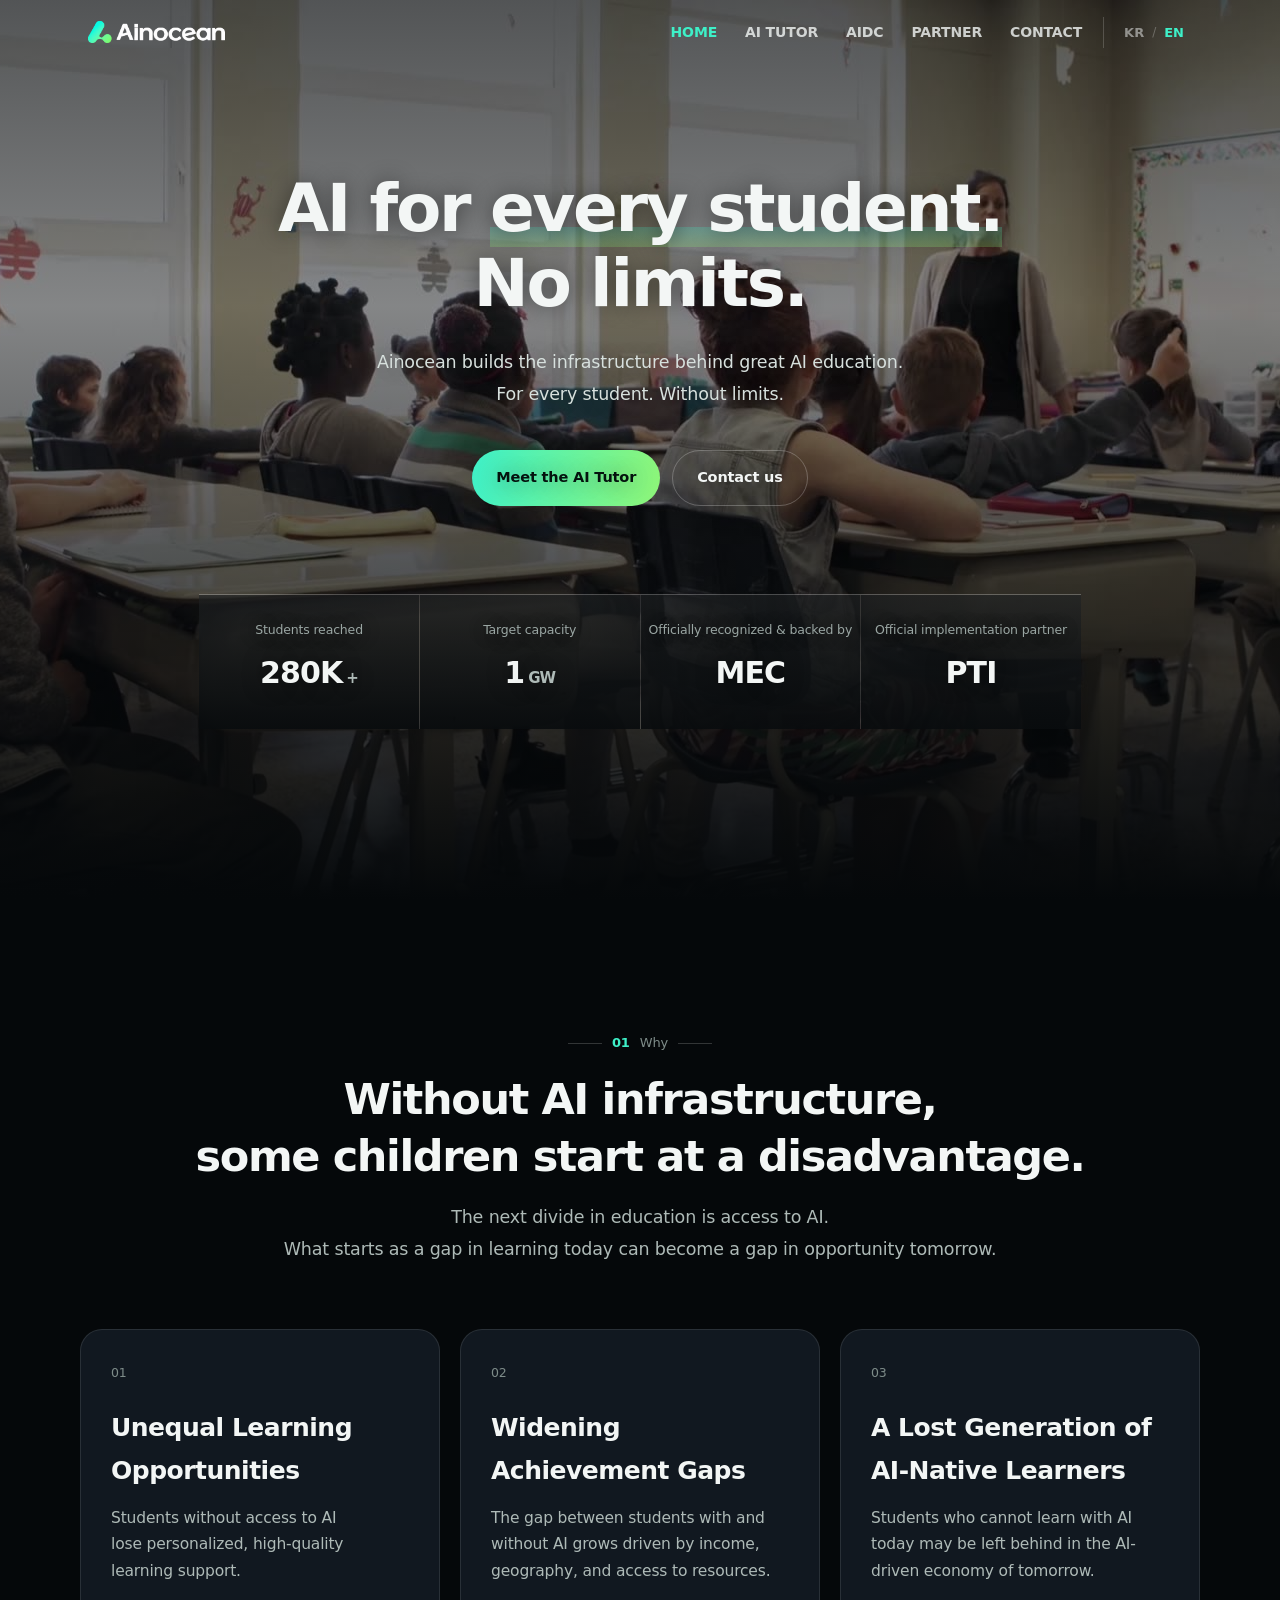
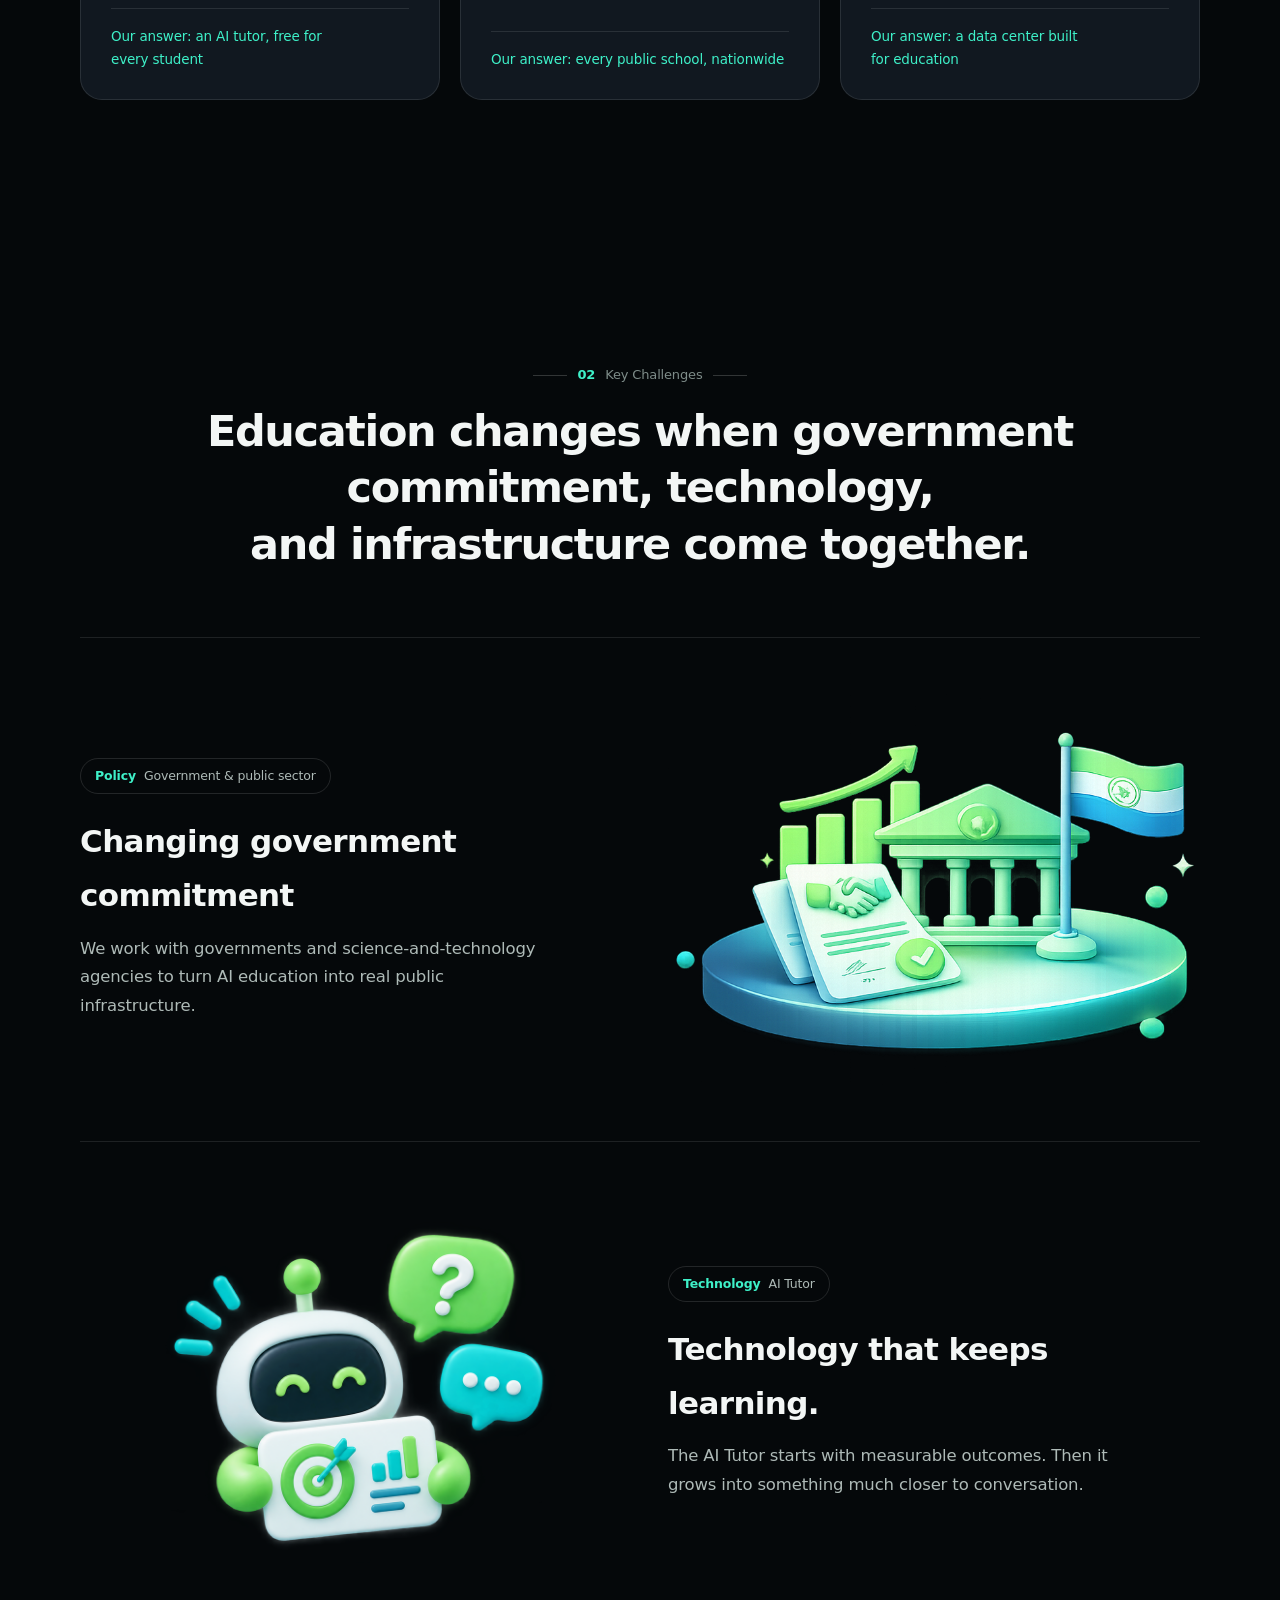
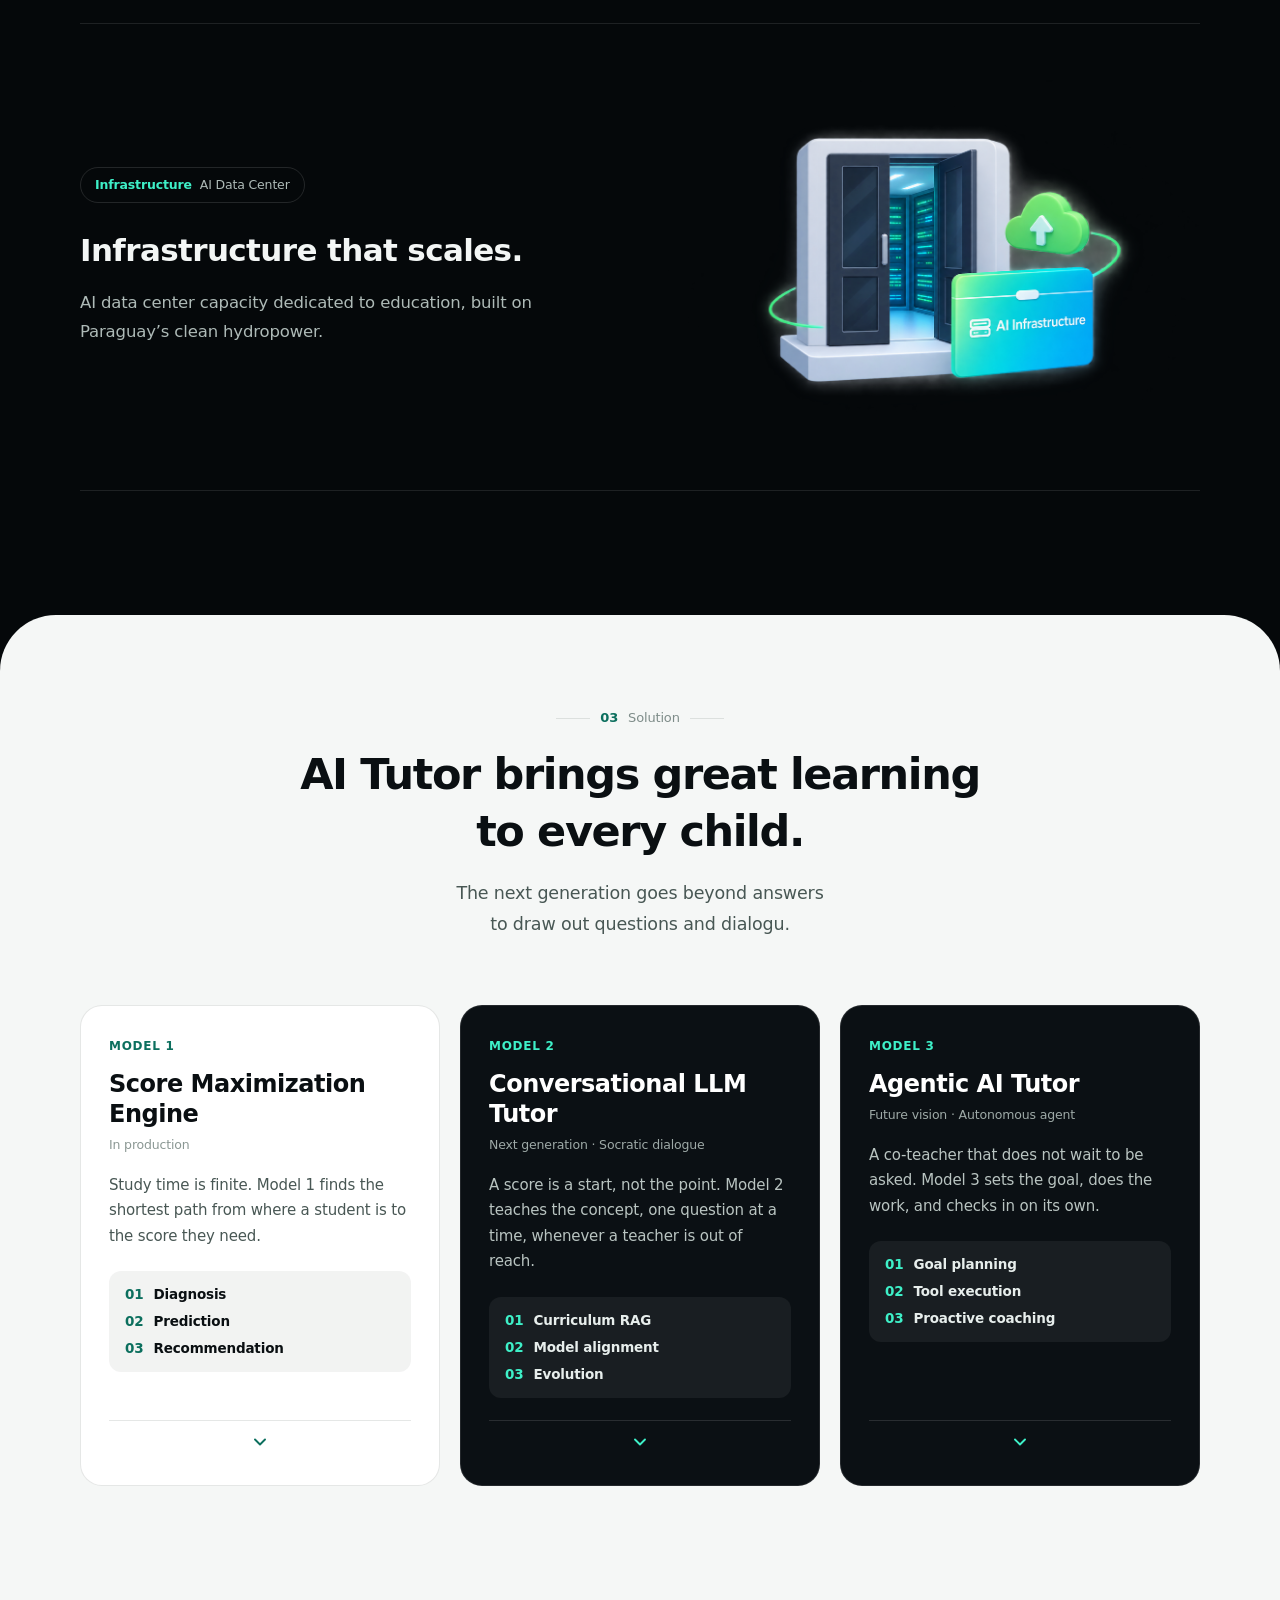
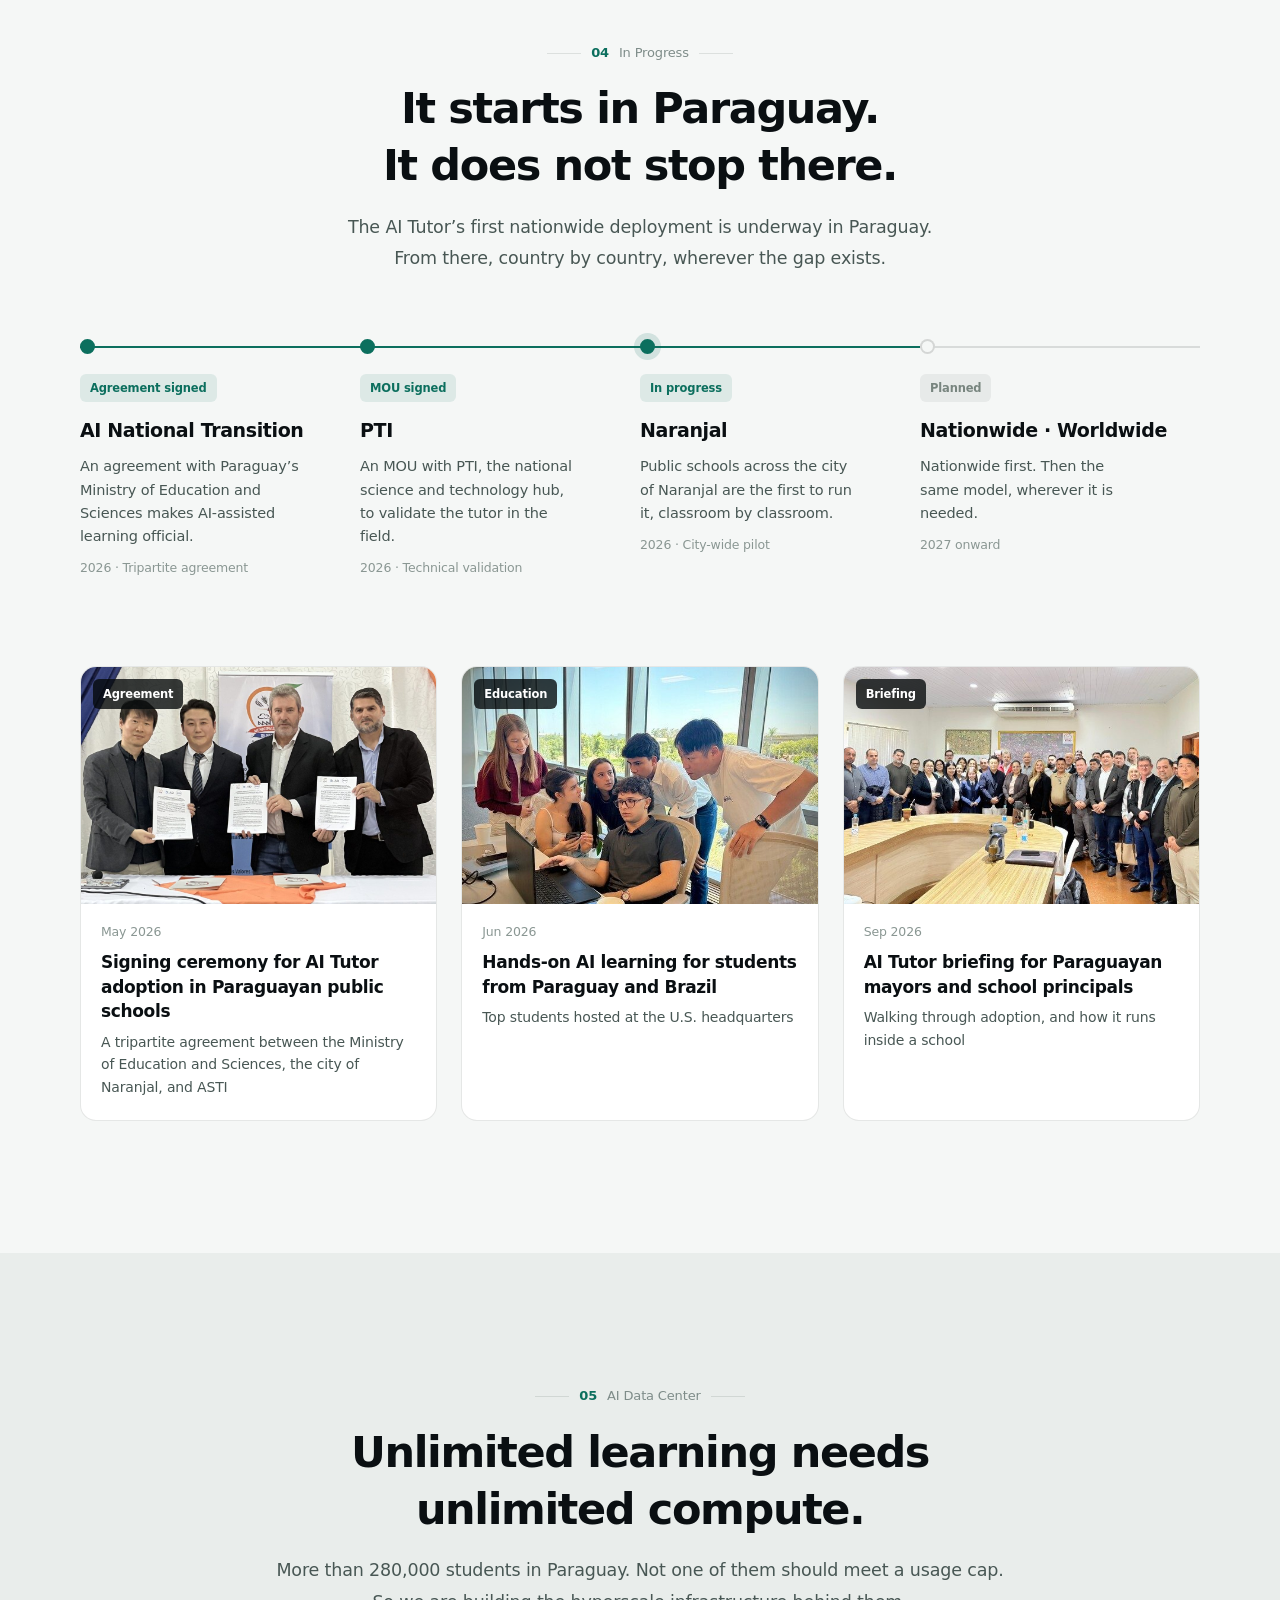
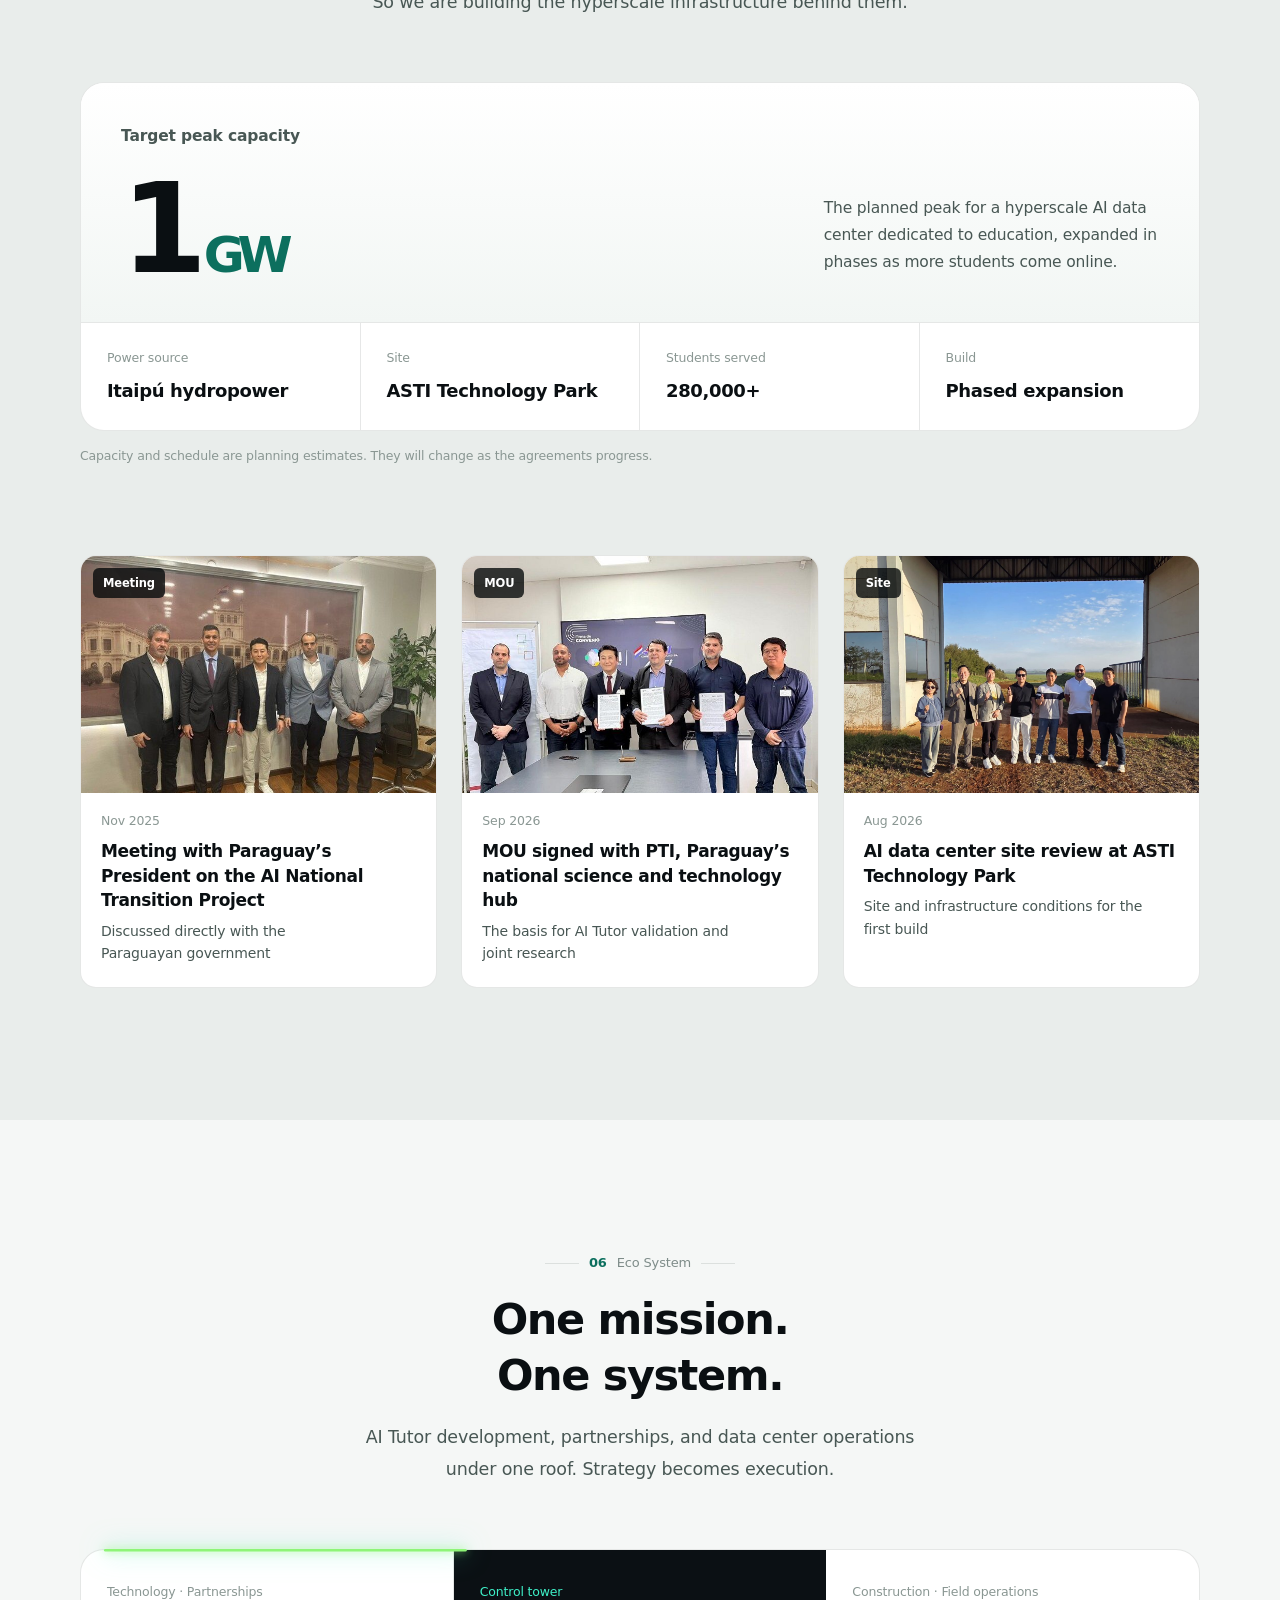
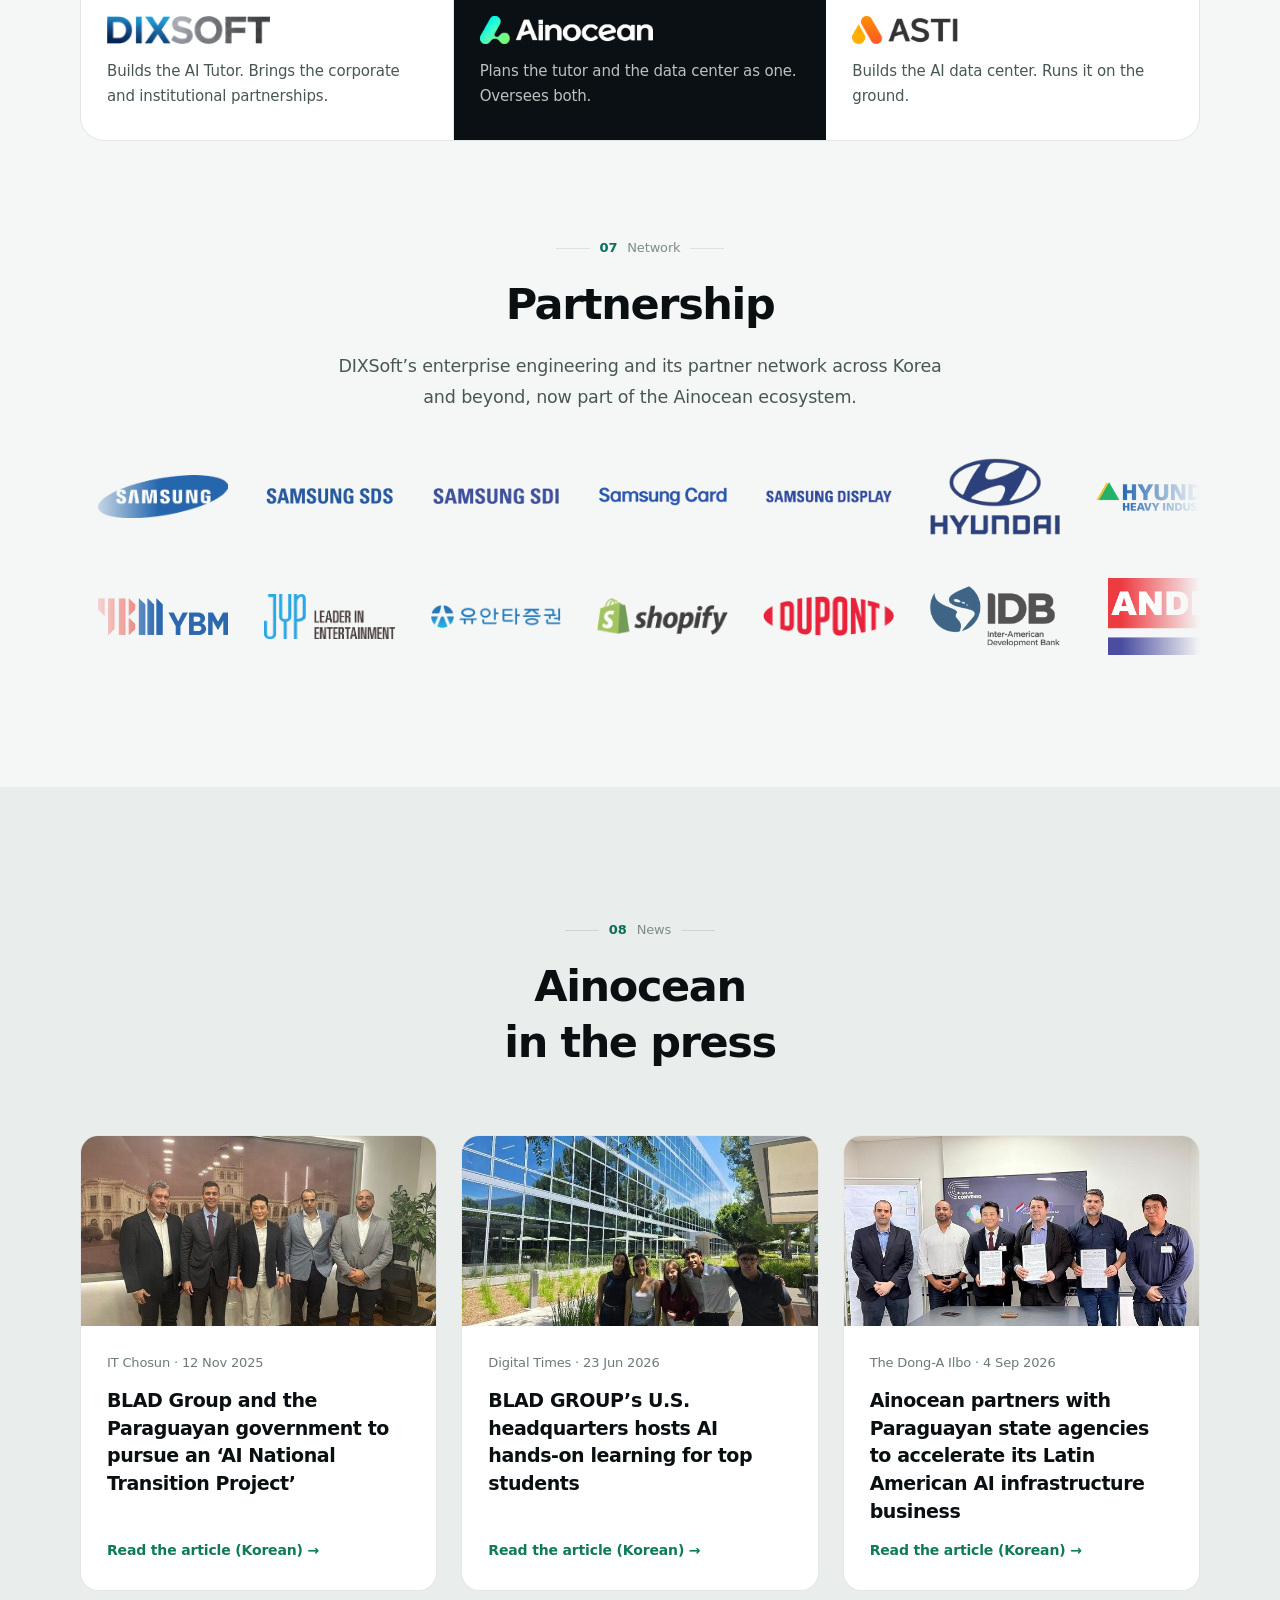
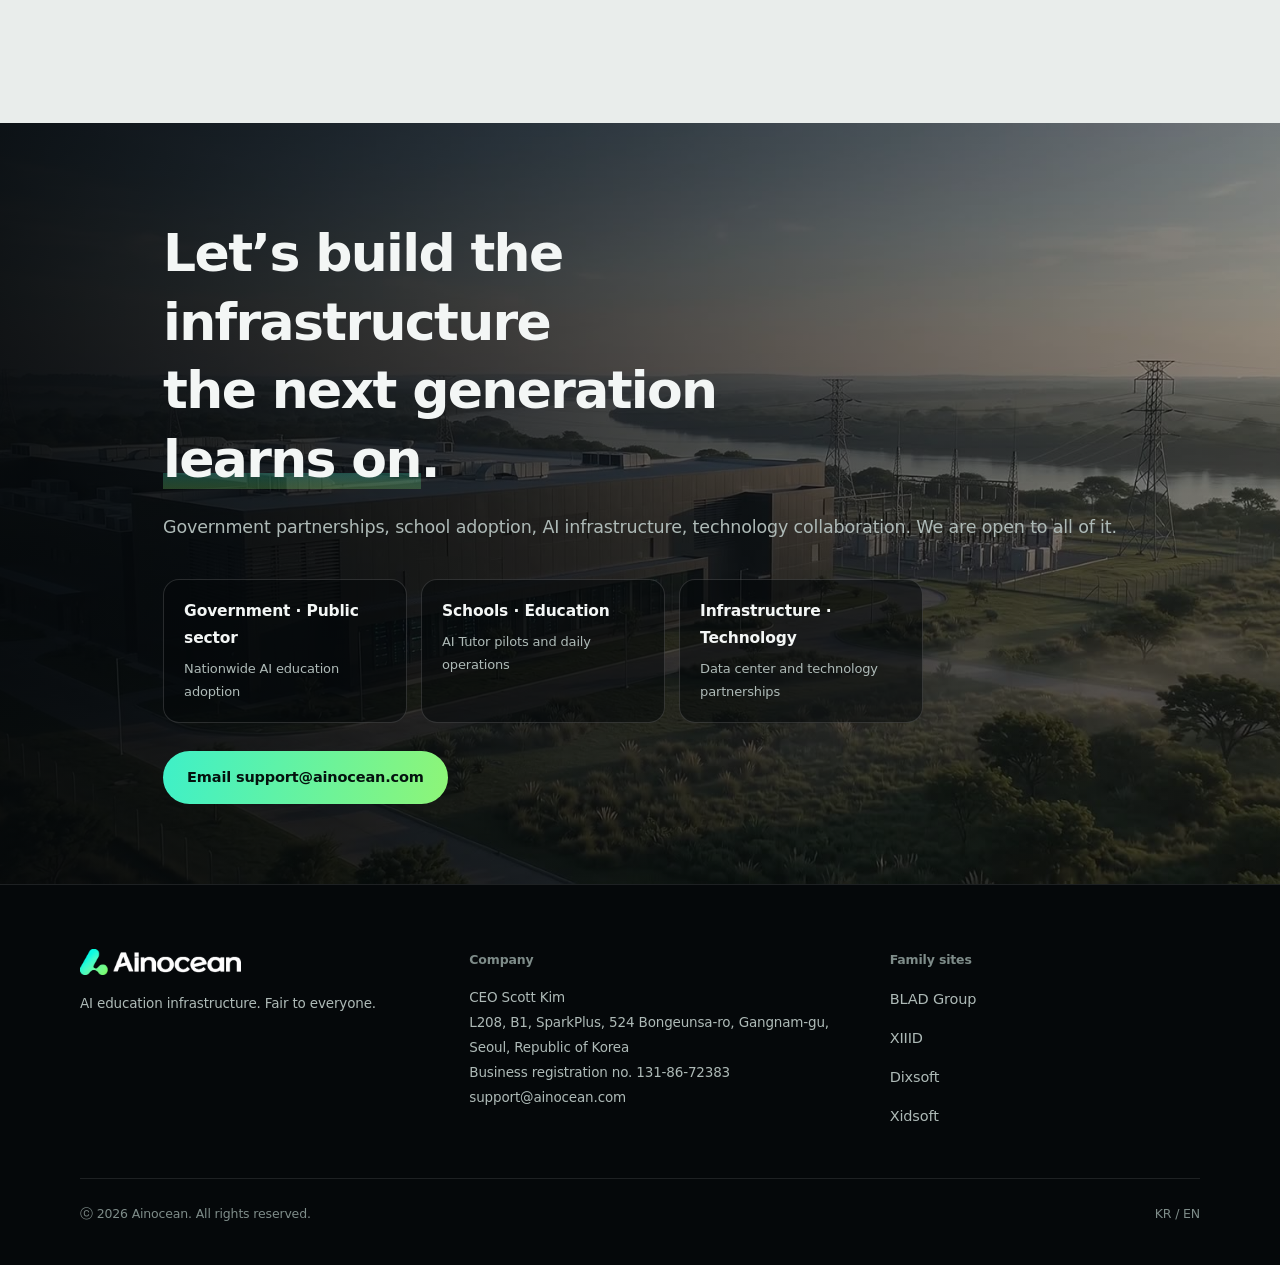
==== commit 99908076: "Update en.html" ====
--- a/en.html
+++ b/en.html
@@ -155,7 +155,7 @@
       <article class="mc">
         <p class="mn">MODEL 1</p>
         <h3>Score Maximization Engine</h3>
-        <p class="mst">In production · Powered by Riiid</p>
+        <p class="mst">In production</p>
         <p class="mds">Study time is finite. Model 1 finds the shortest path from where a student is to the score they need.</p>
         <ol class="mfl">
           <li><b>01</b> Diagnosis</li>
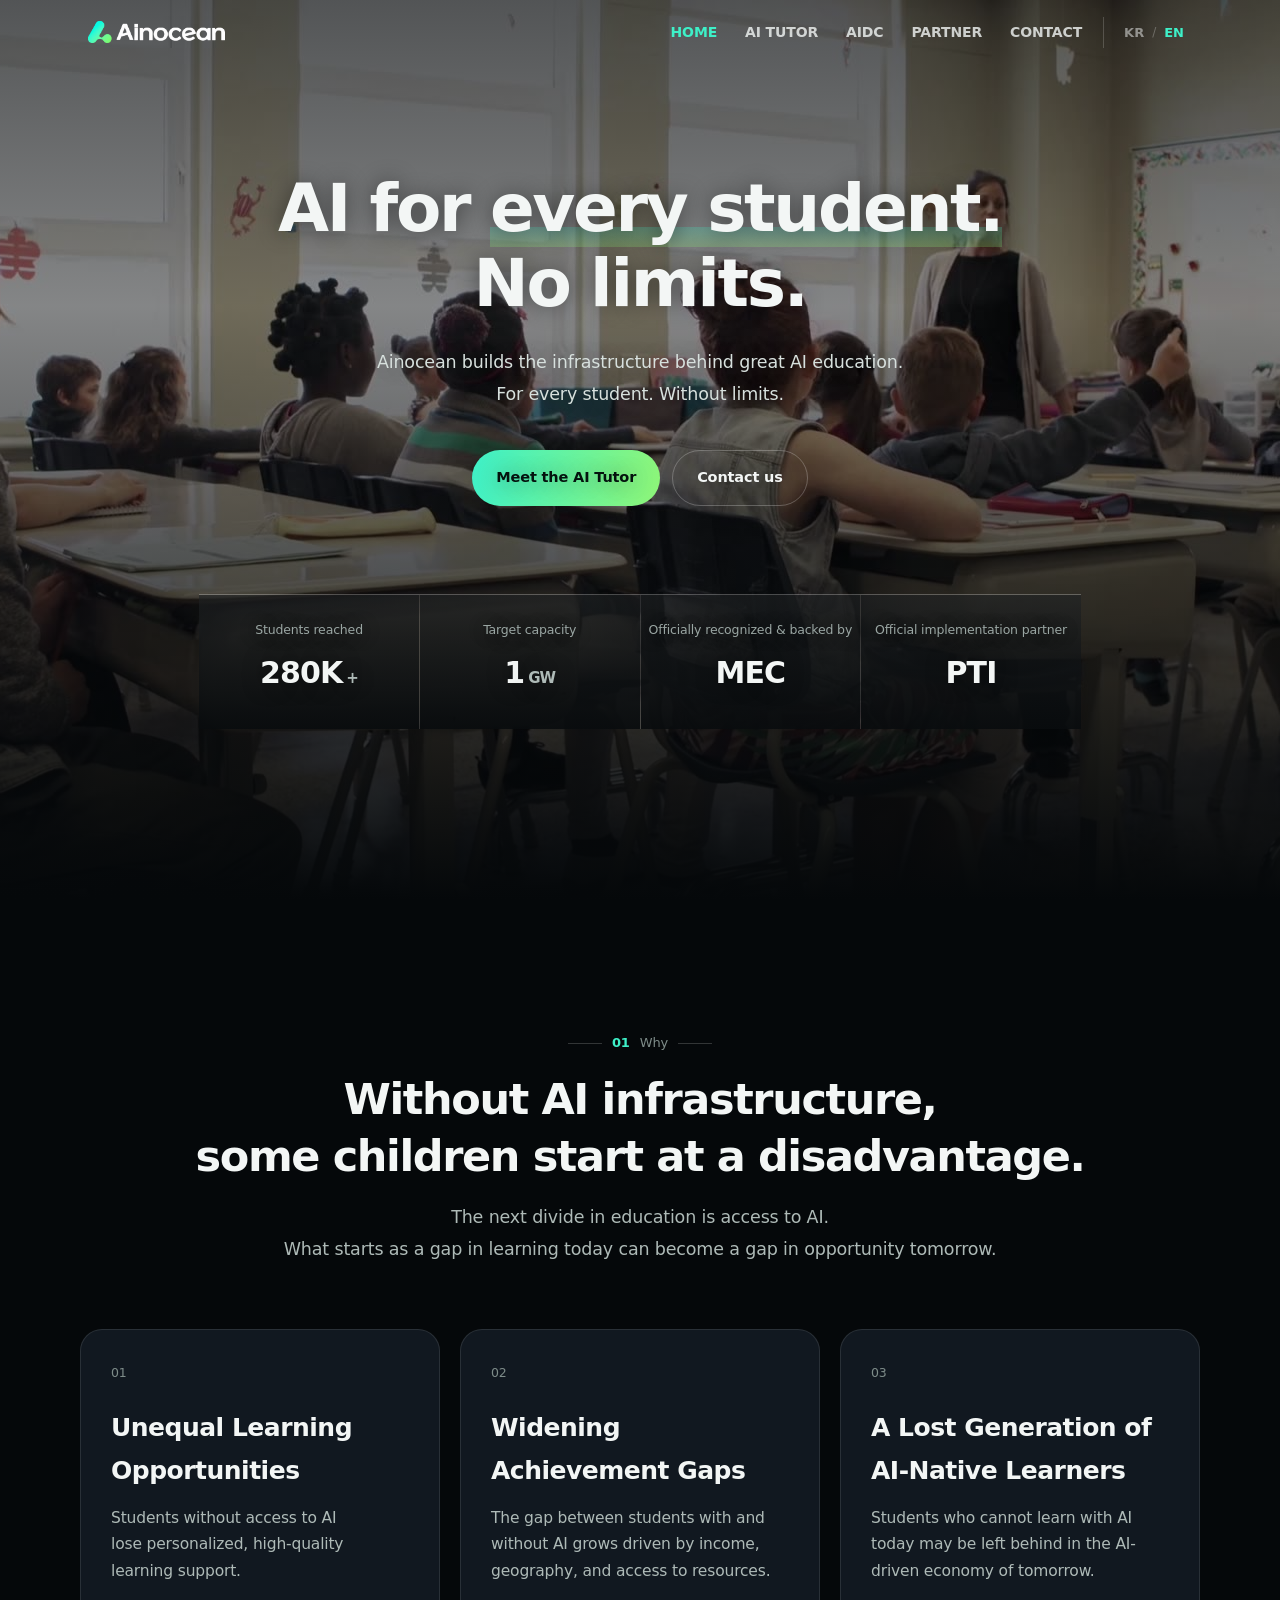
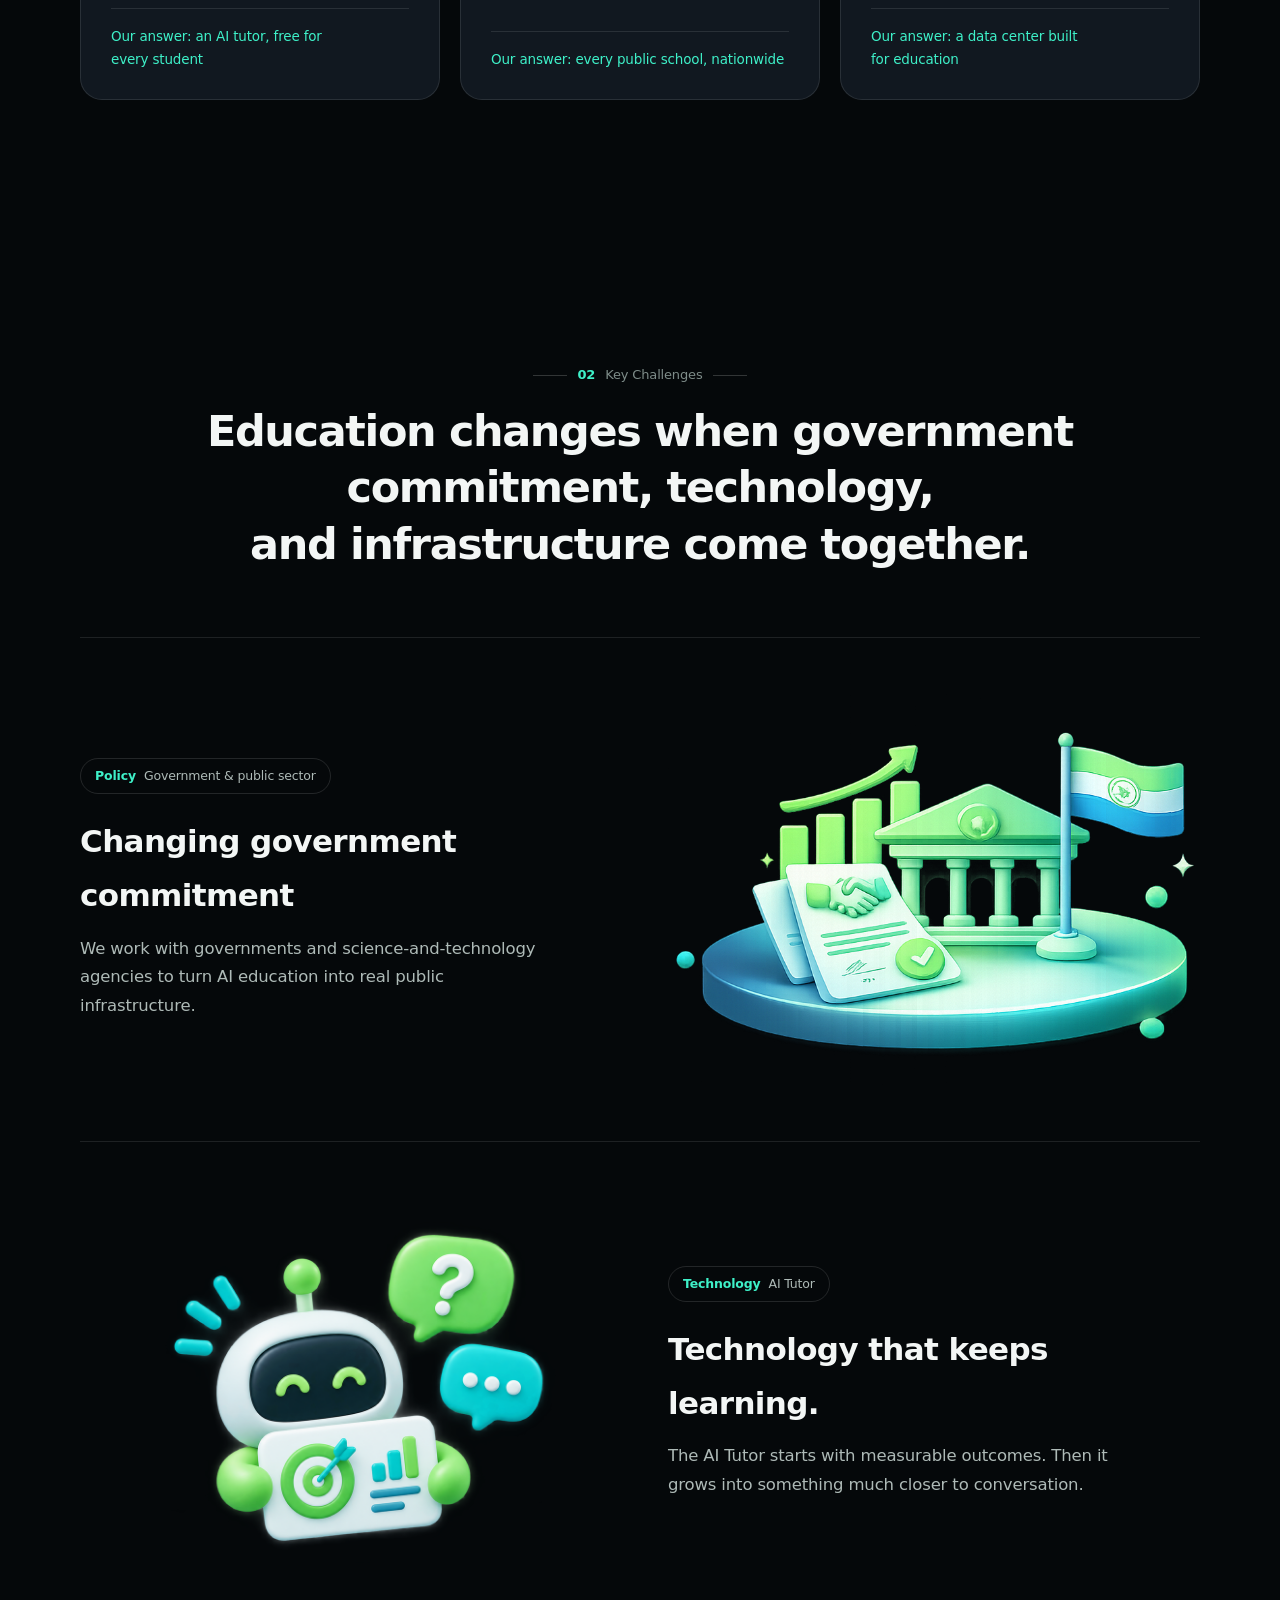
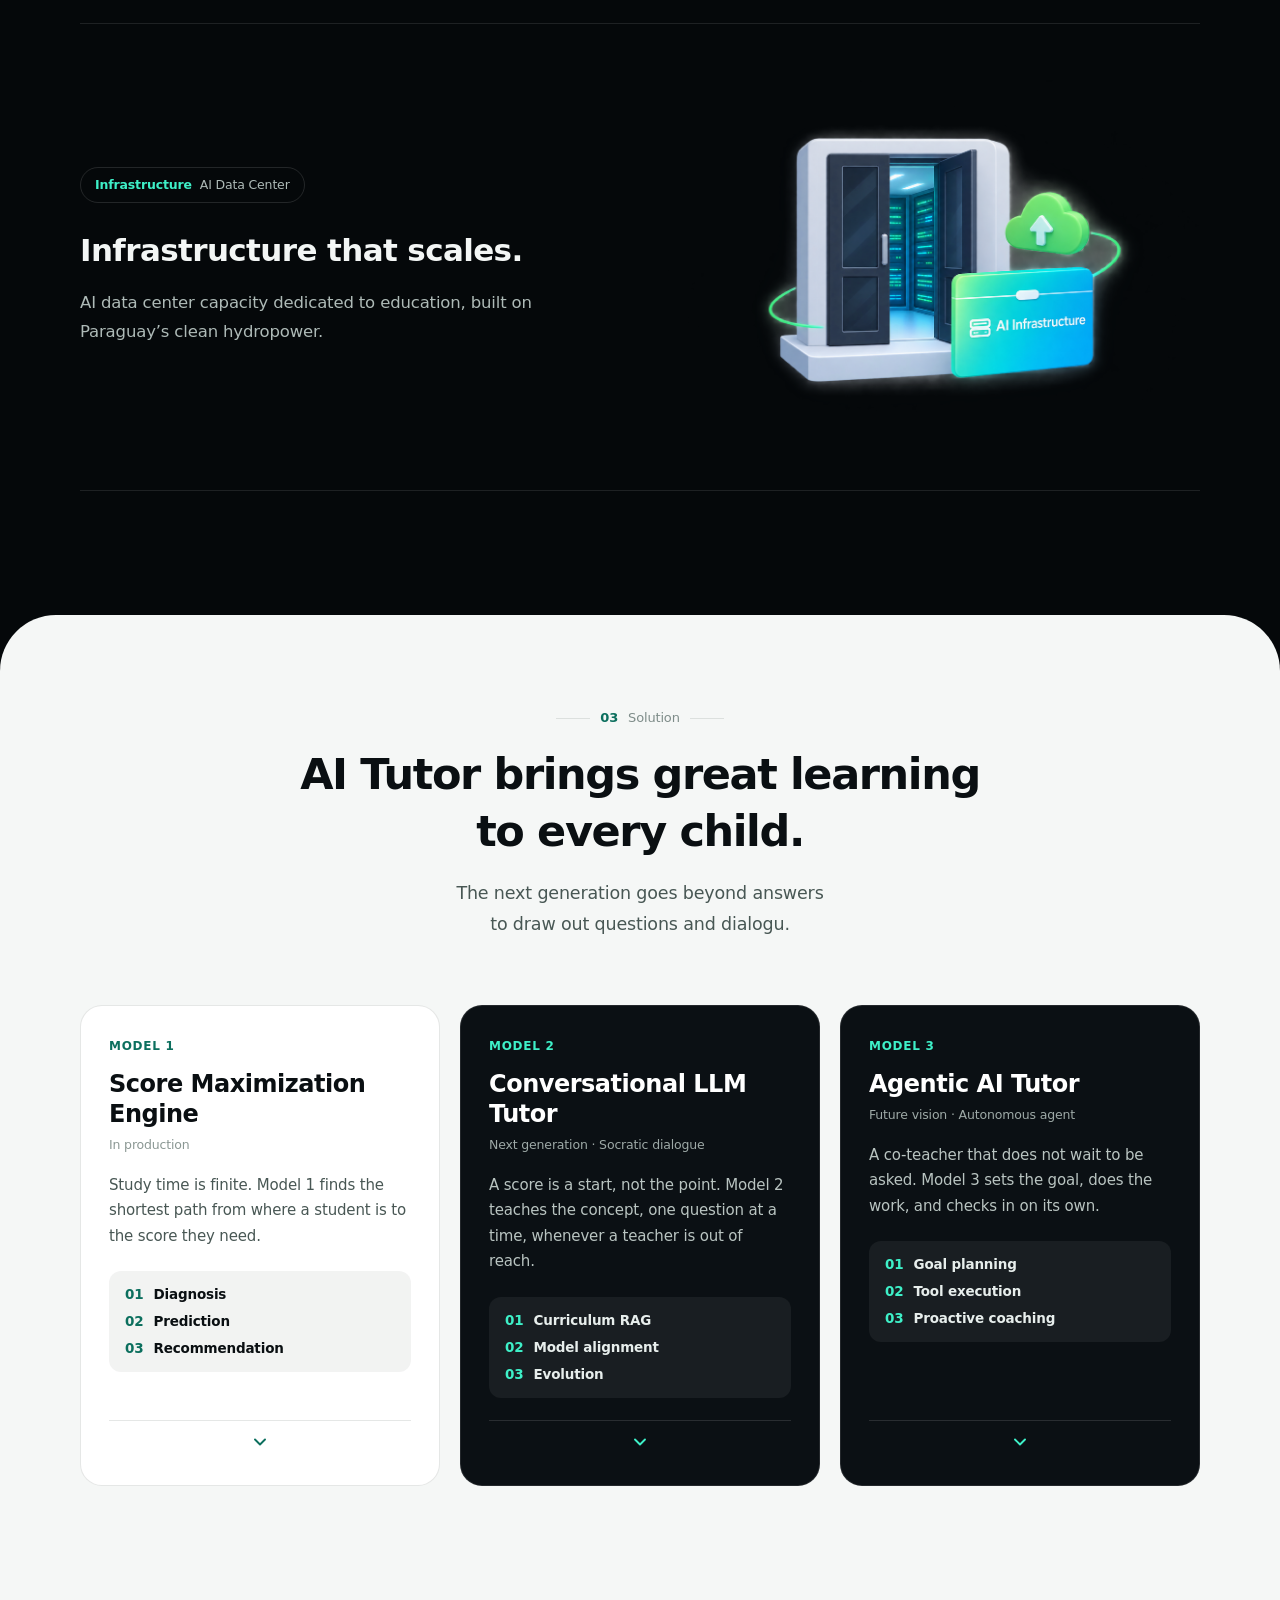
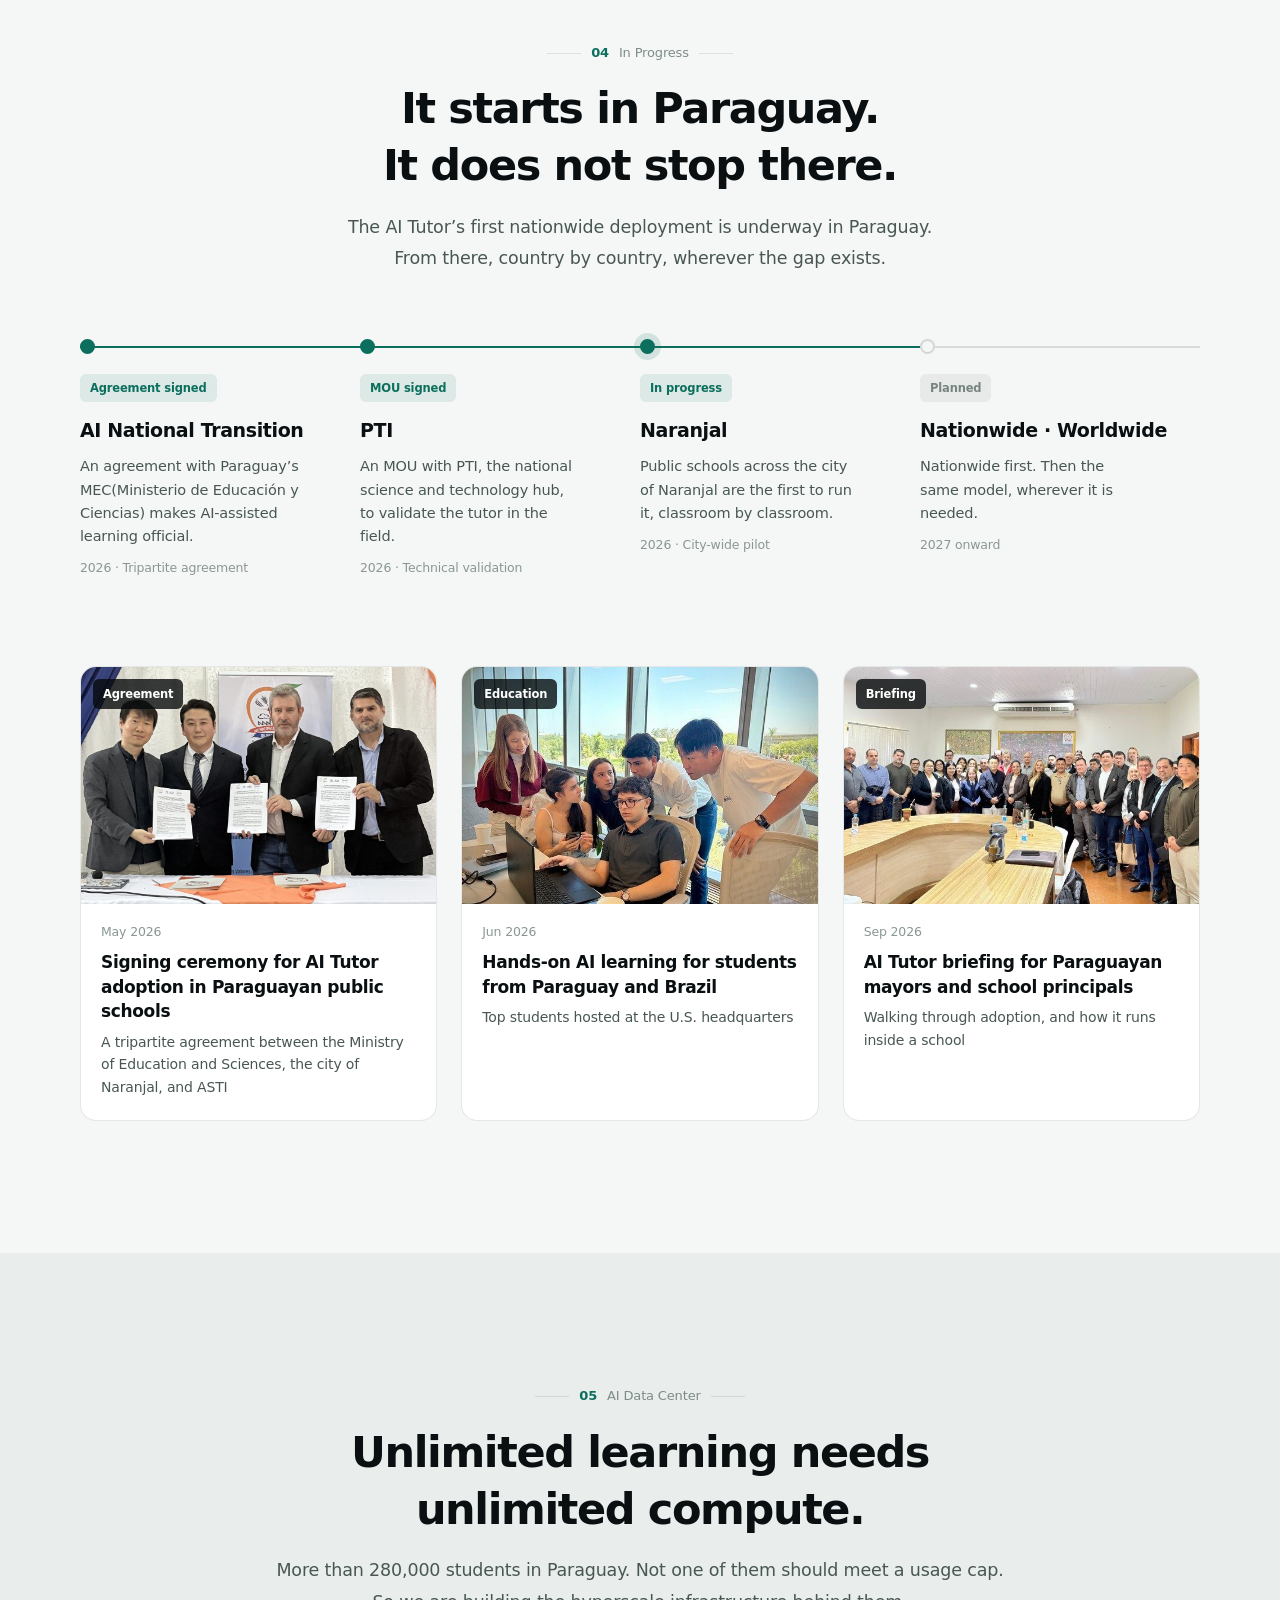
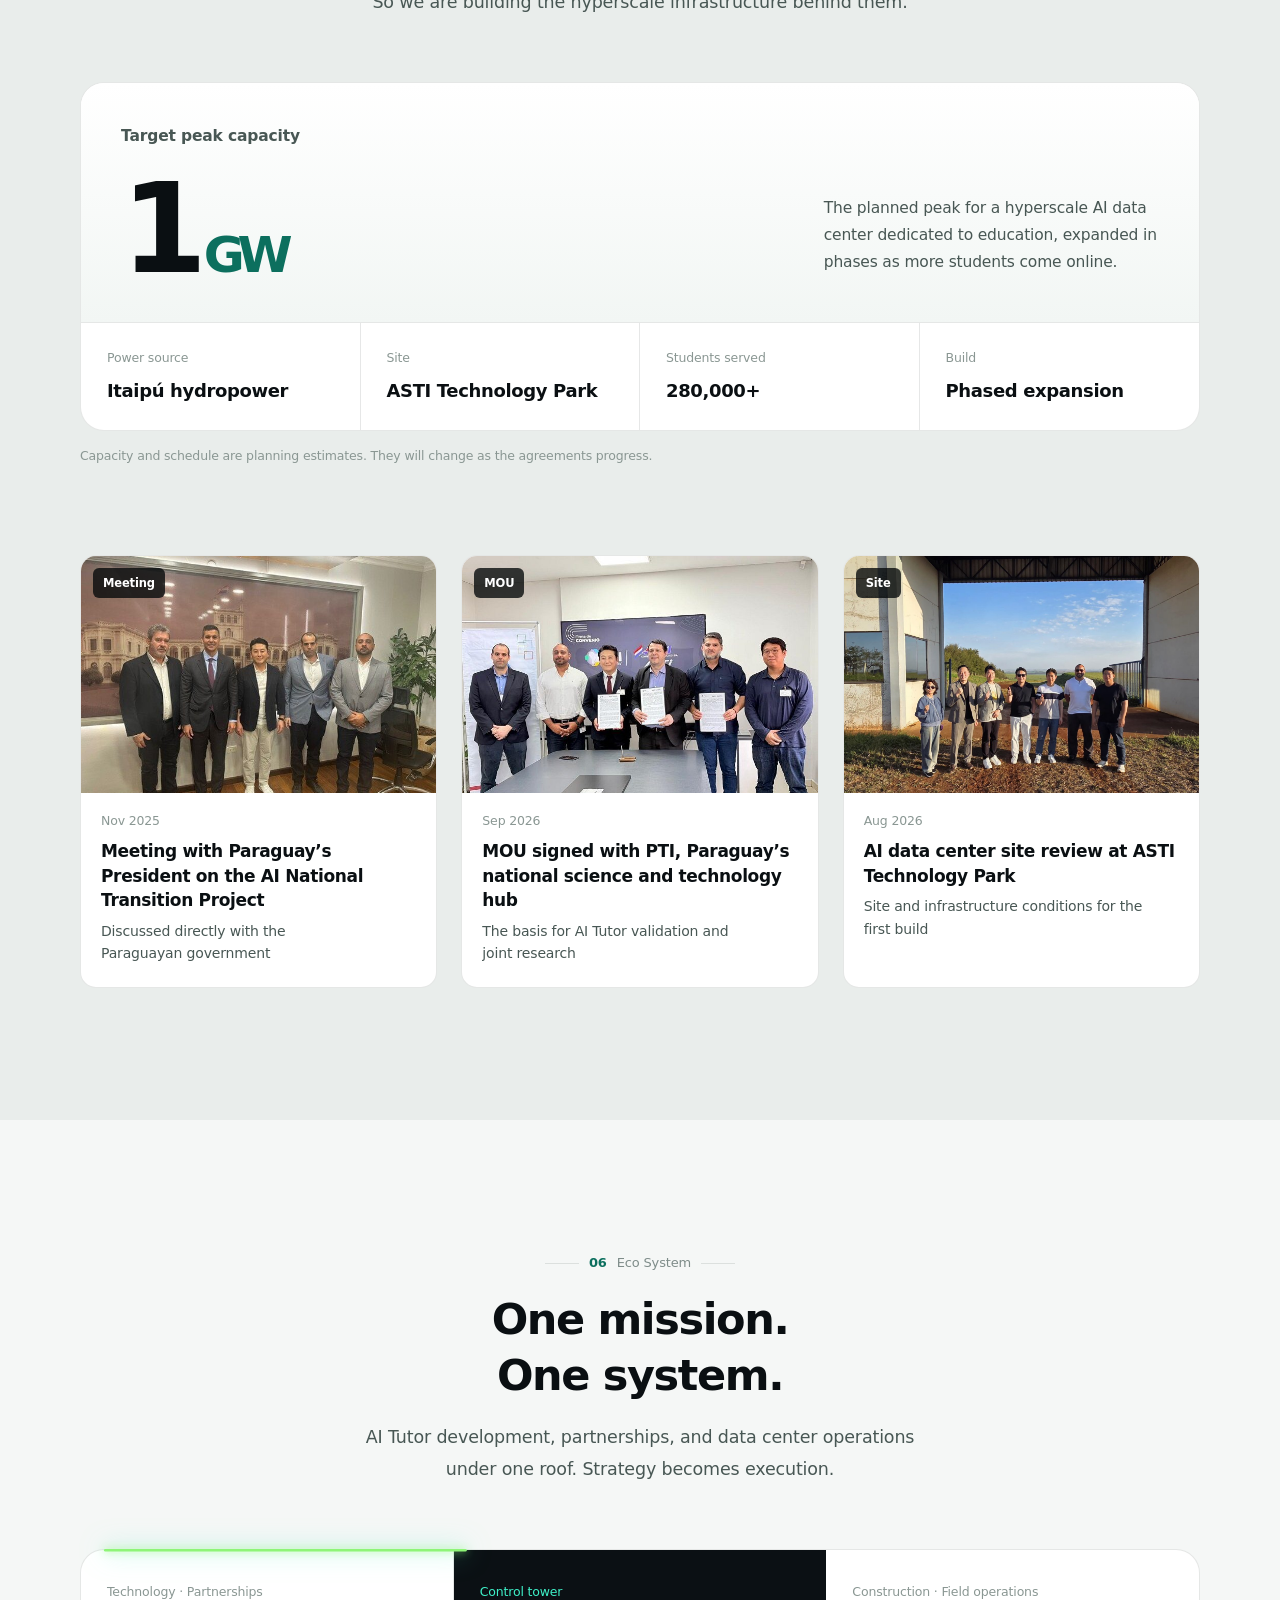
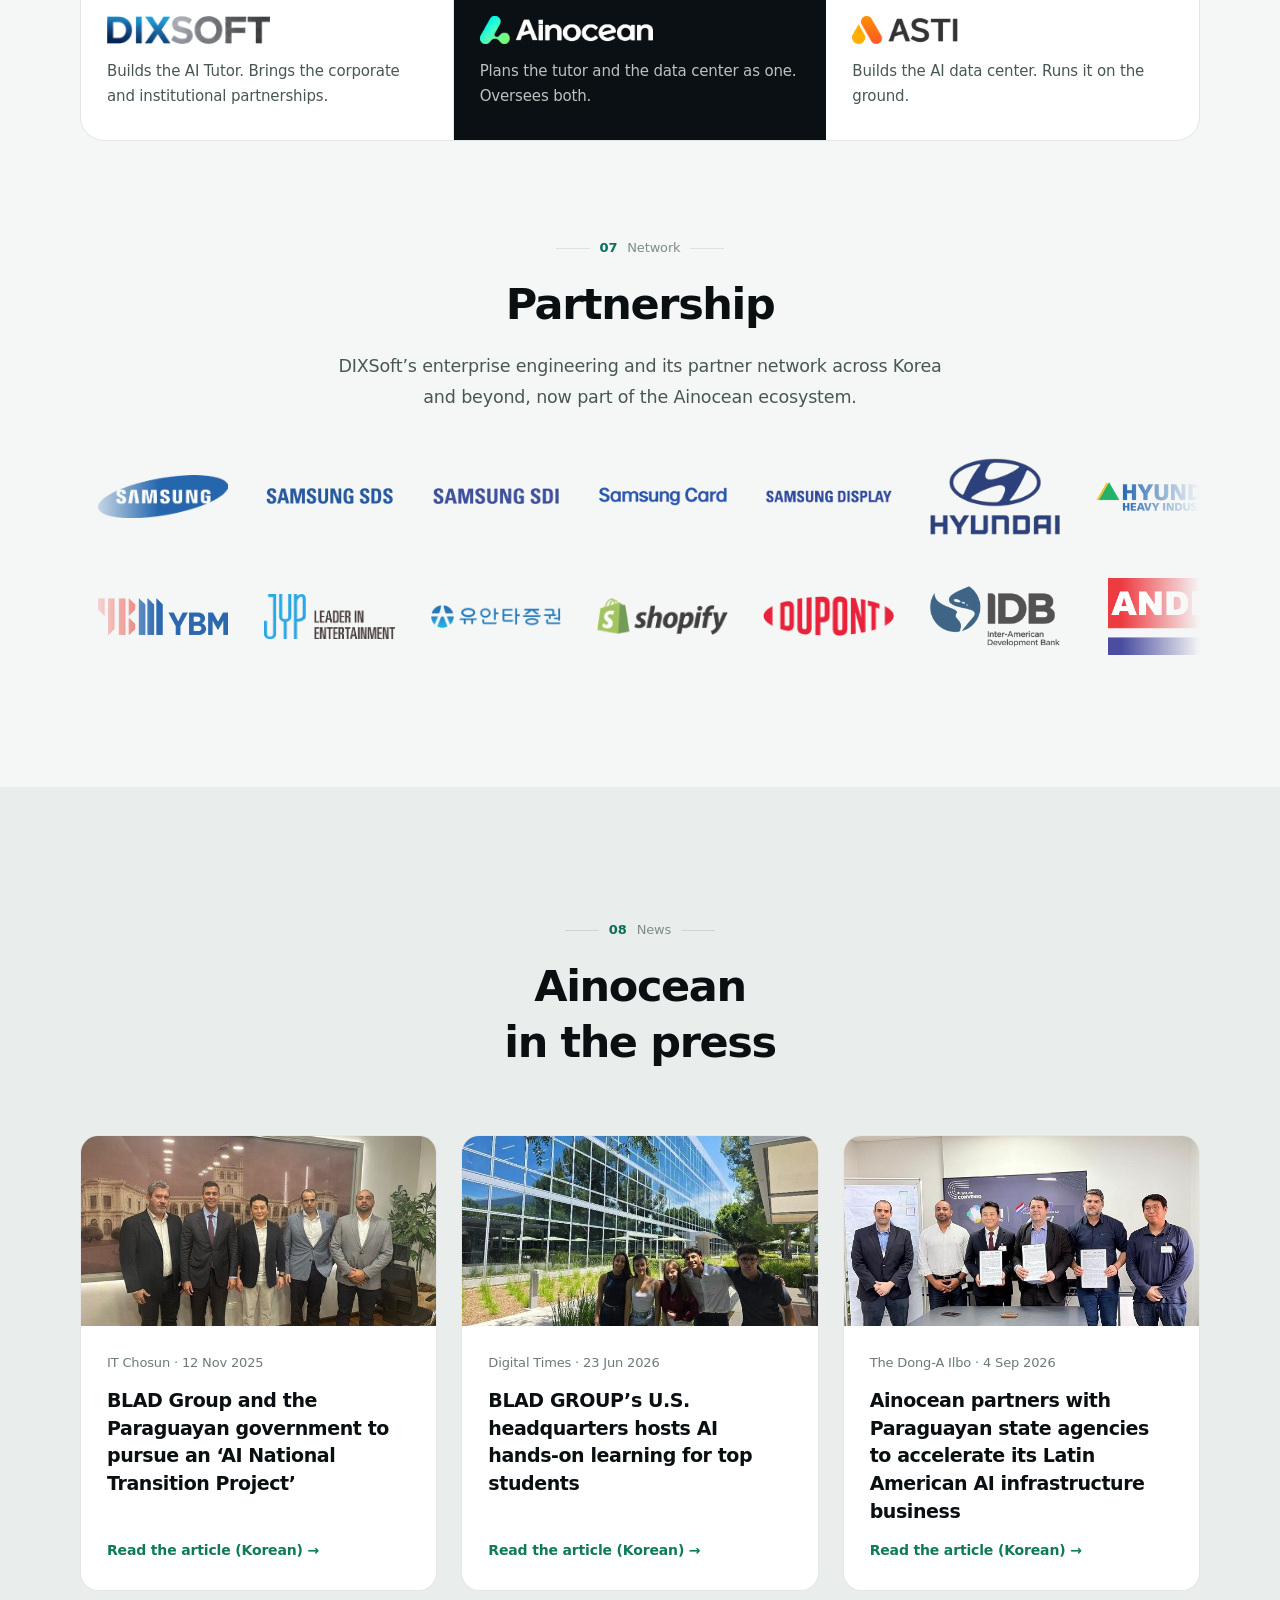
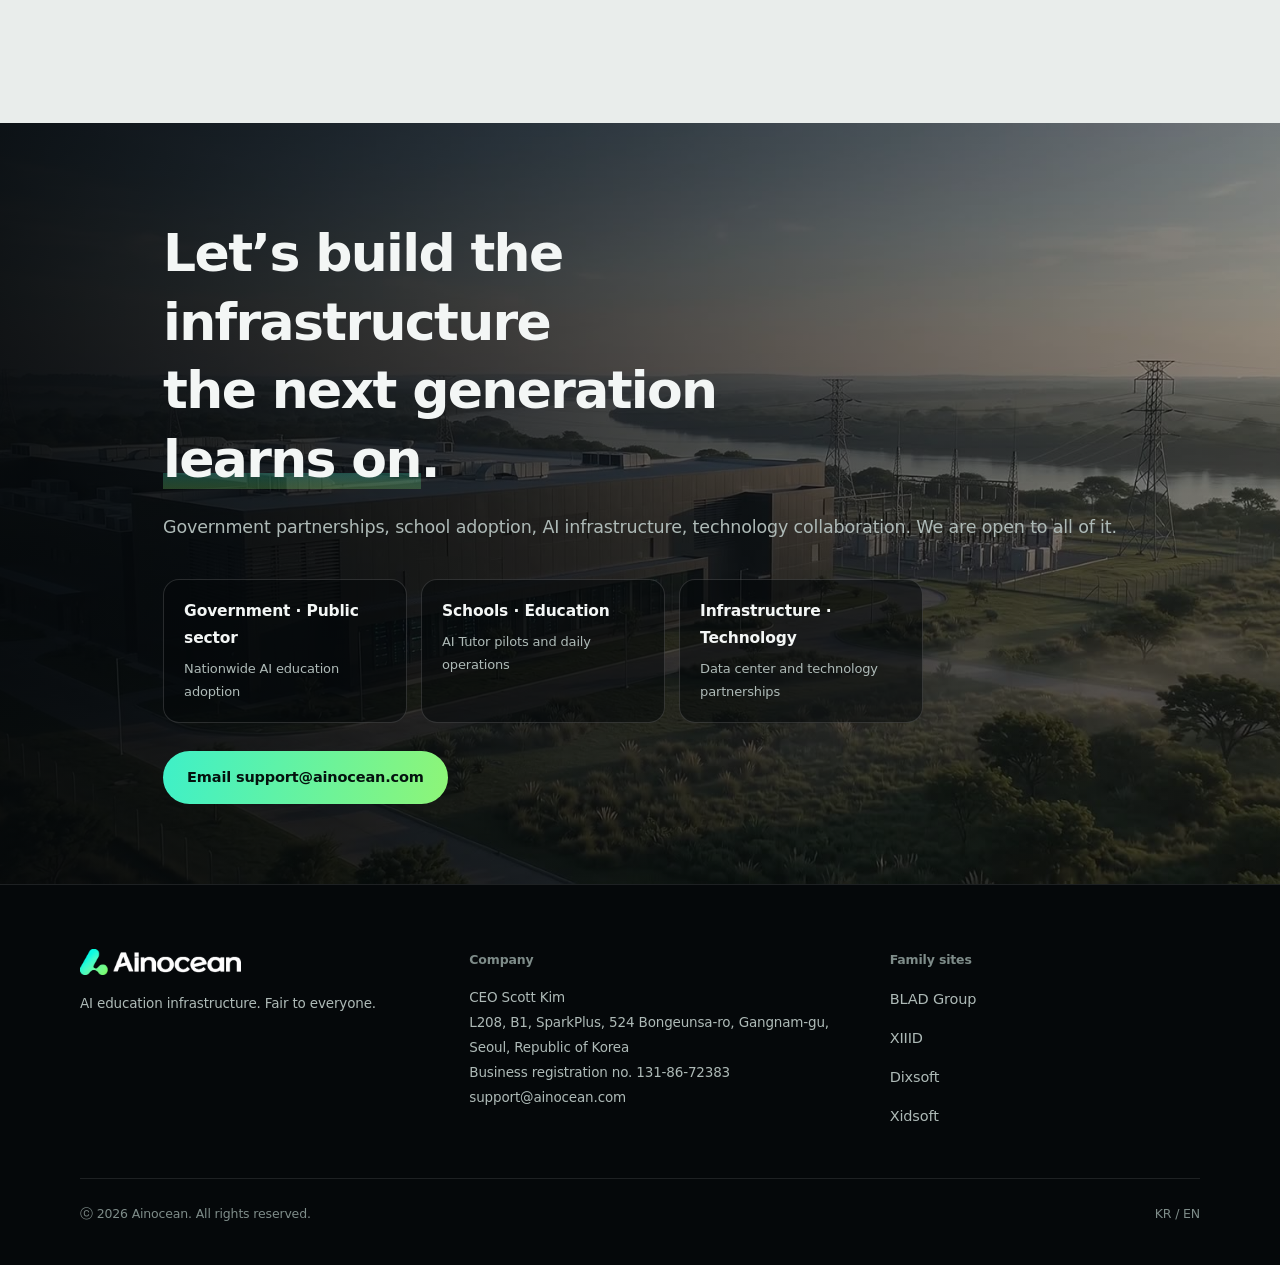
==== commit c5694606: "Update en.html" ====
--- a/en.html
+++ b/en.html
@@ -231,7 +231,7 @@
       <p class="lead">The AI Tutor’s first nationwide deployment is underway in Paraguay. <br class="nb">From there, country by country, wherever the gap exists.</p>
     </div>
     <div class="tl">
-      <div class="dn"><div class="dt"></div><span class="cp">Agreement signed</span><h3>AI National Transition</h3><p>An agreement with Paraguay’s Ministry of Education and Sciences makes AI-assisted learning official.</p><p class="wn">2026 · Tripartite agreement</p></div>
+      <div class="dn"><div class="dt"></div><span class="cp">Agreement signed</span><h3>AI National Transition</h3><p>An agreement with Paraguay’s MEC(Ministerio de Educación y Ciencias) makes AI-assisted learning official.</p><p class="wn">2026 · Tripartite agreement</p></div>
       <div class="dn"><div class="dt"></div><span class="cp">MOU signed</span><h3>PTI</h3><p>An MOU with PTI, the national science and technology hub, to validate the tutor in the field.</p><p class="wn">2026 · Technical validation</p></div>
       <div class="nw"><div class="dt"></div><span class="cp">In progress</span><h3>Naranjal</h3><p>Public schools across the city of Naranjal are the first to run it, classroom by classroom.</p><p class="wn">2026 · City-wide pilot</p></div>
       <div class="nx2"><div class="dt"></div><span class="cp">Planned</span><h3>Nationwide · Worldwide</h3><p>Nationwide first. Then the same model, wherever it is needed.</p><p class="wn">2027 onward</p></div>
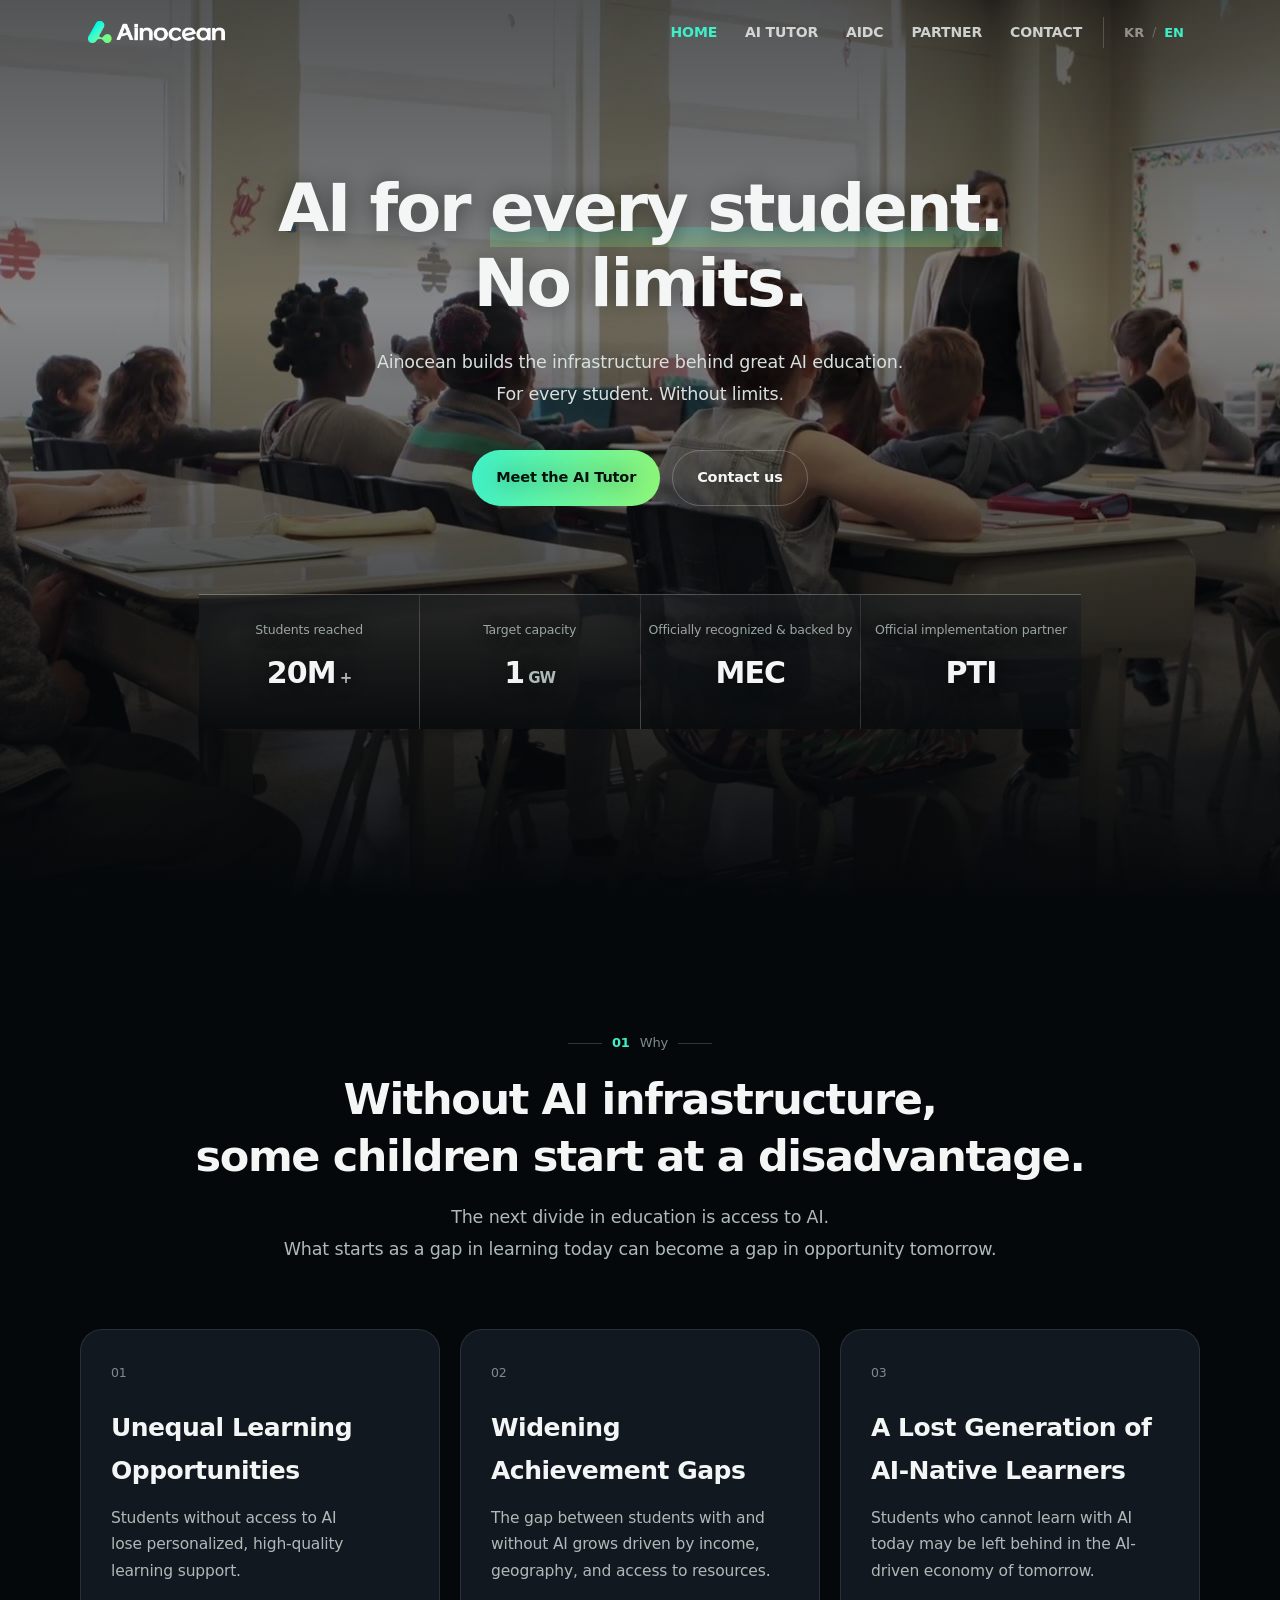
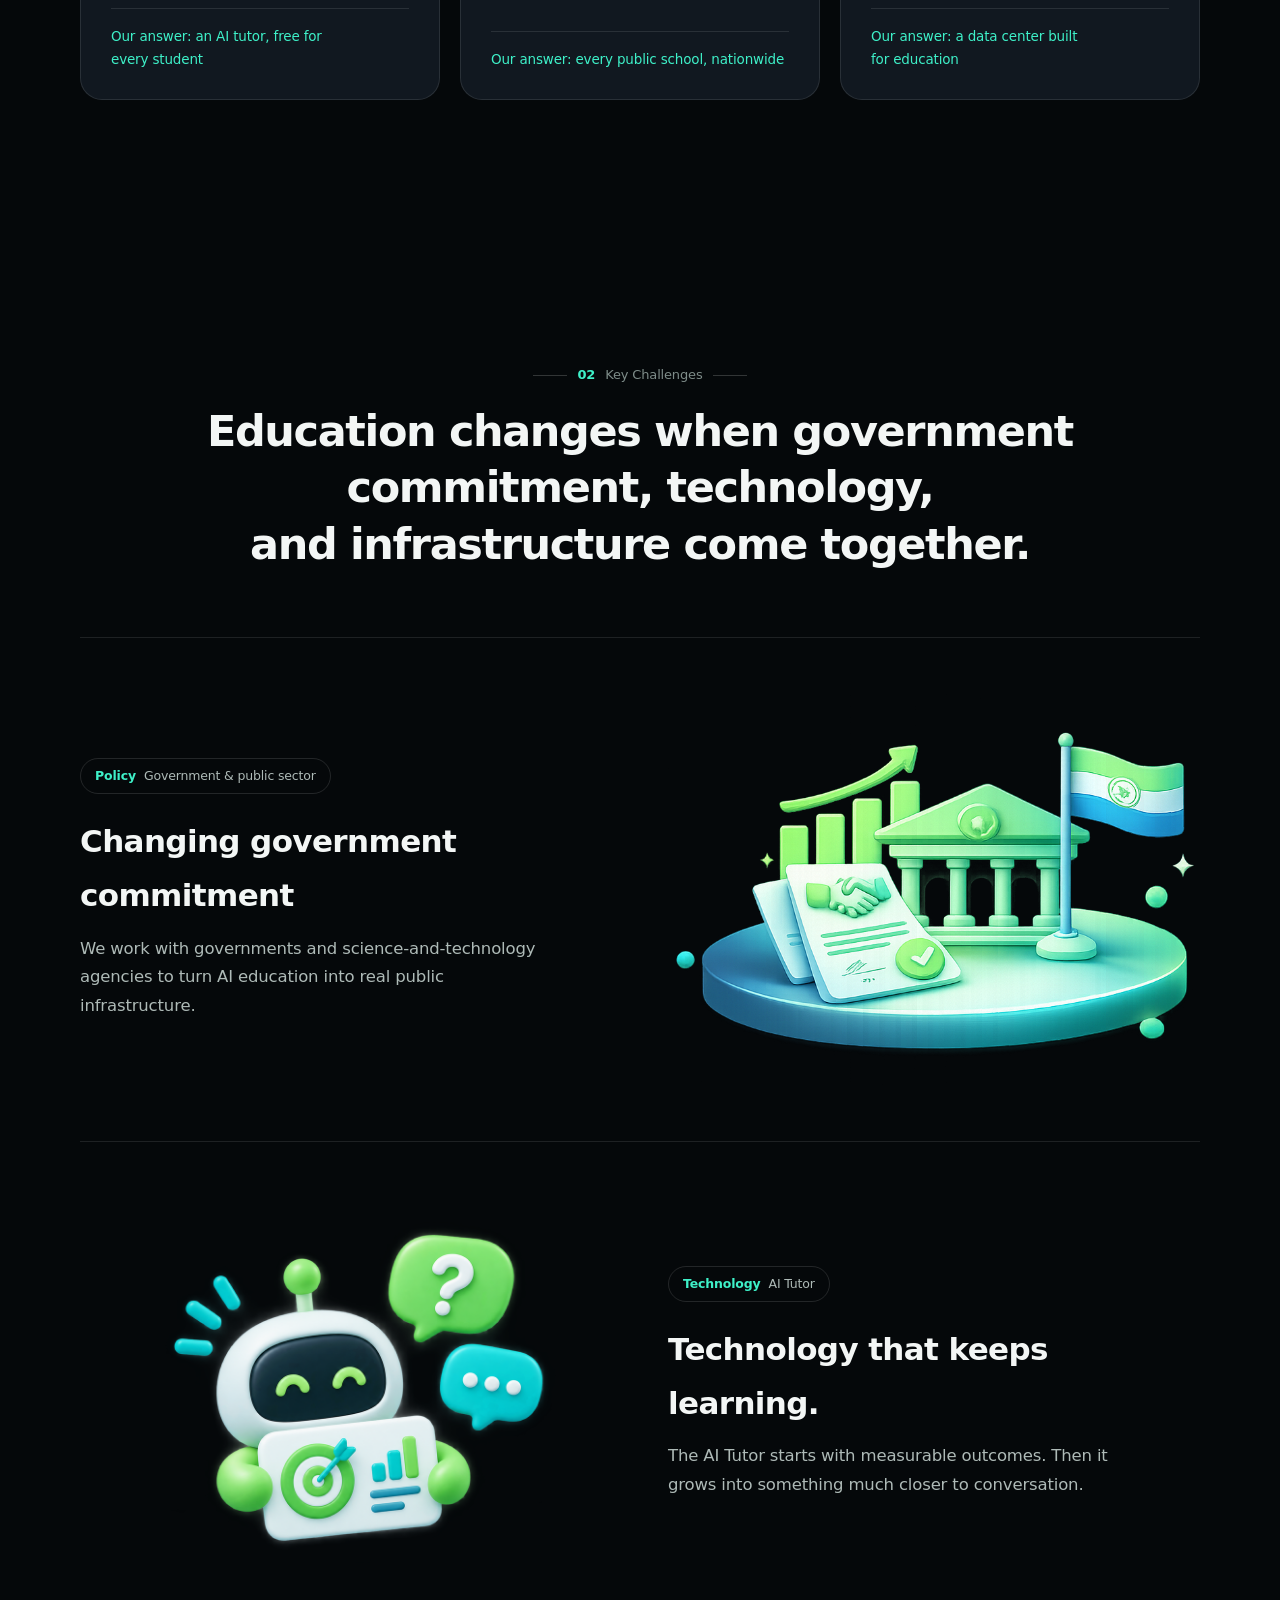
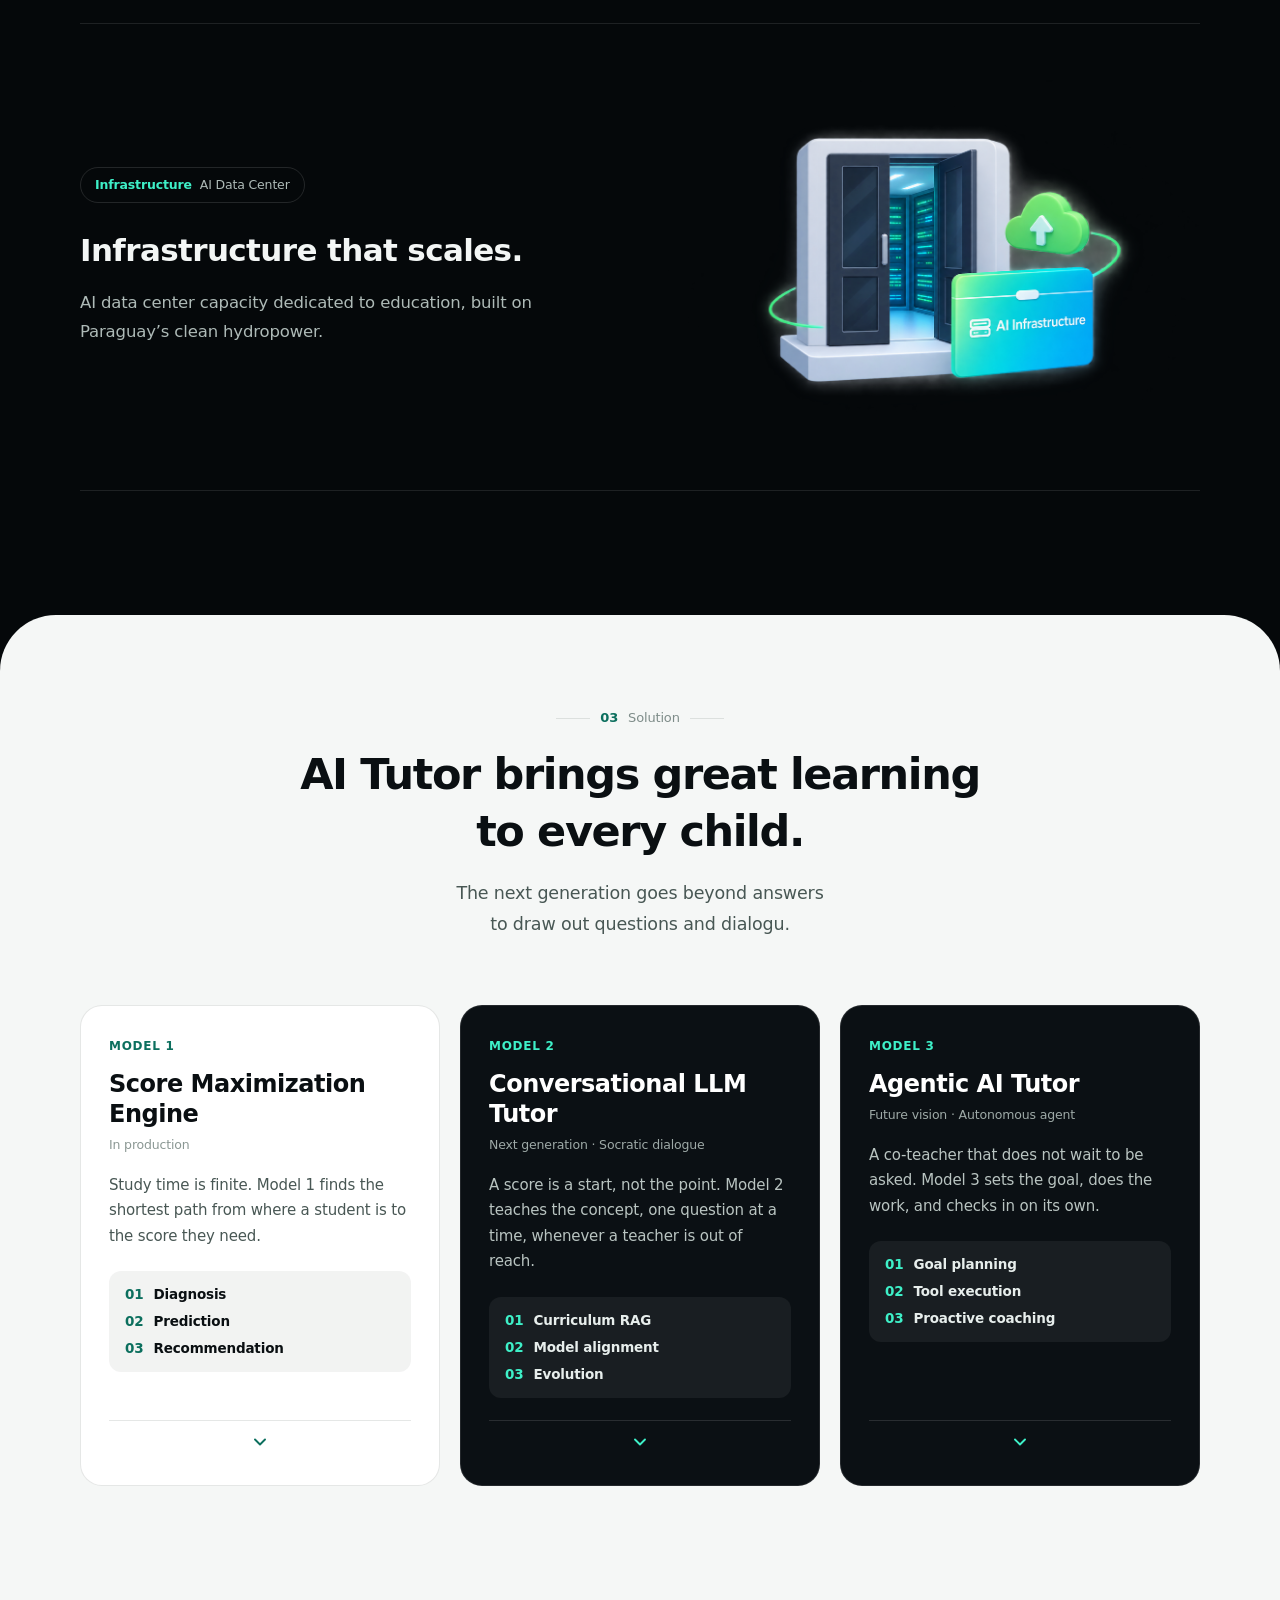
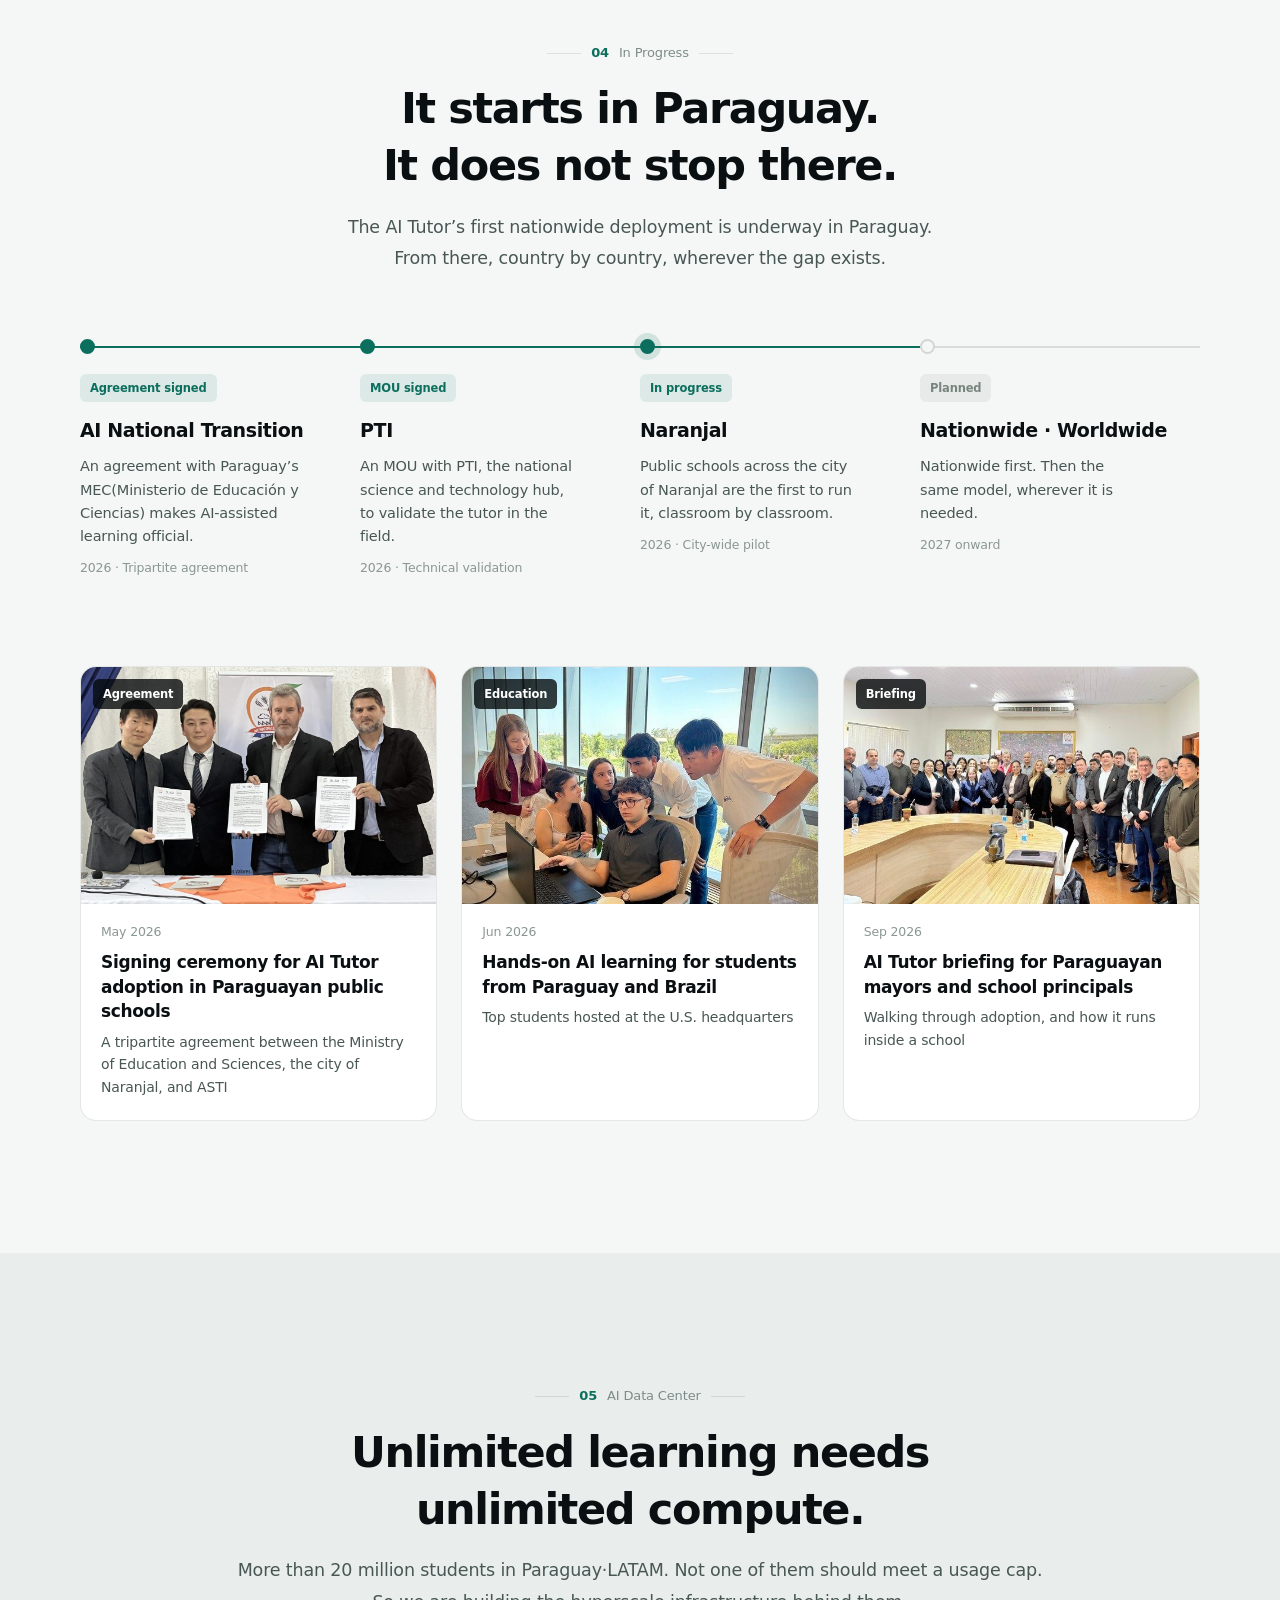
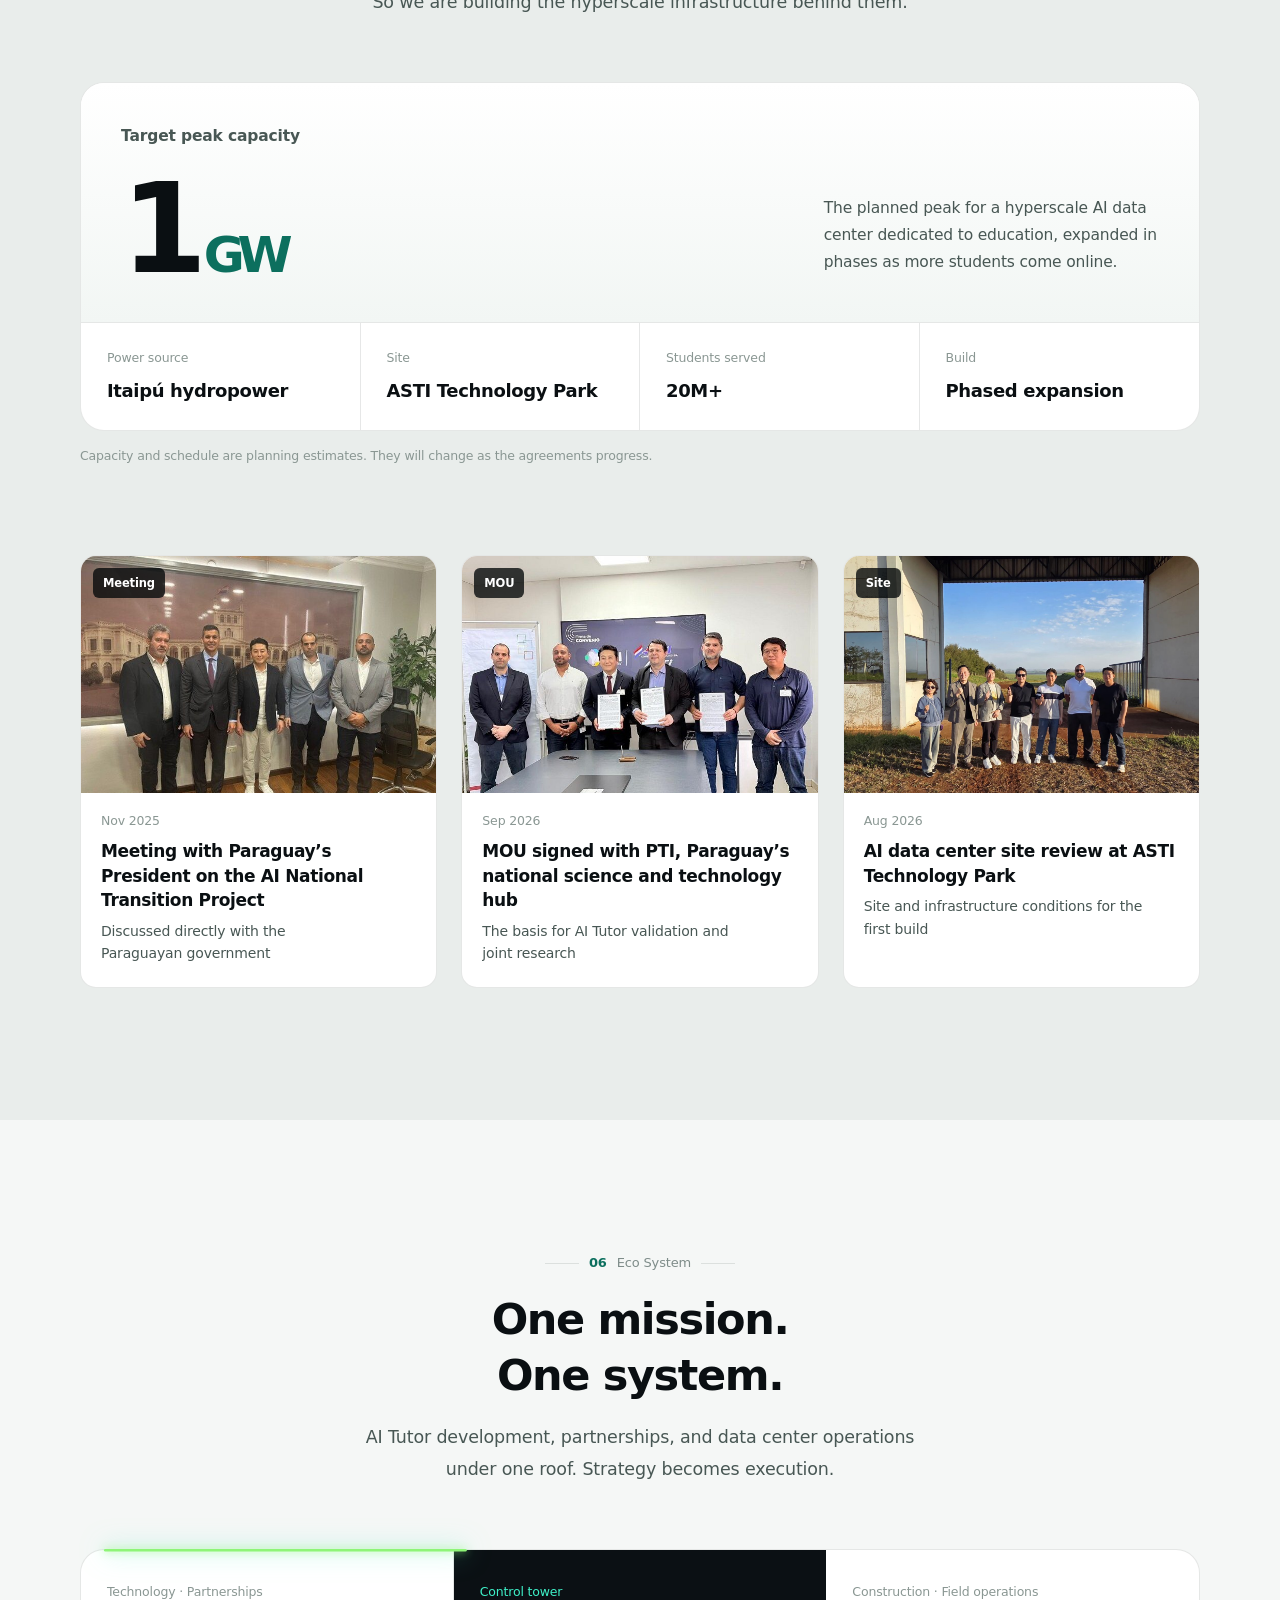
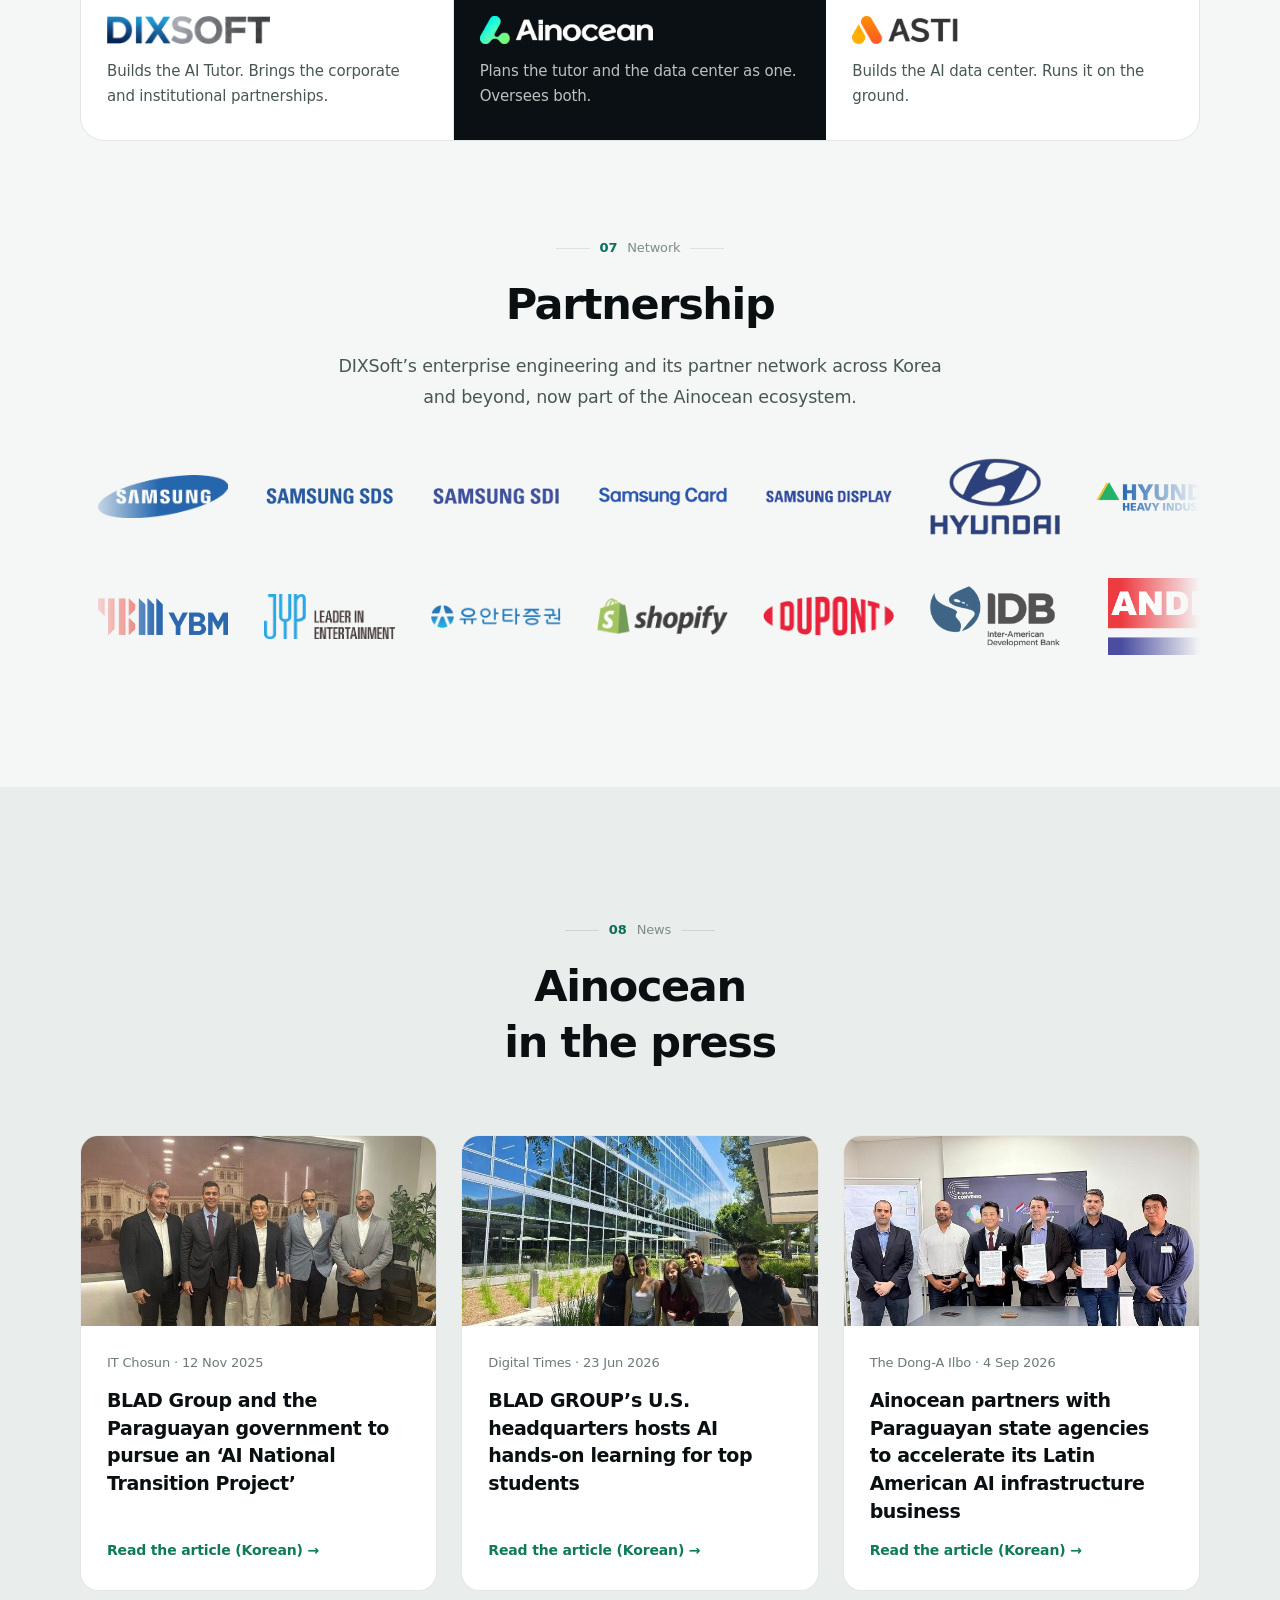
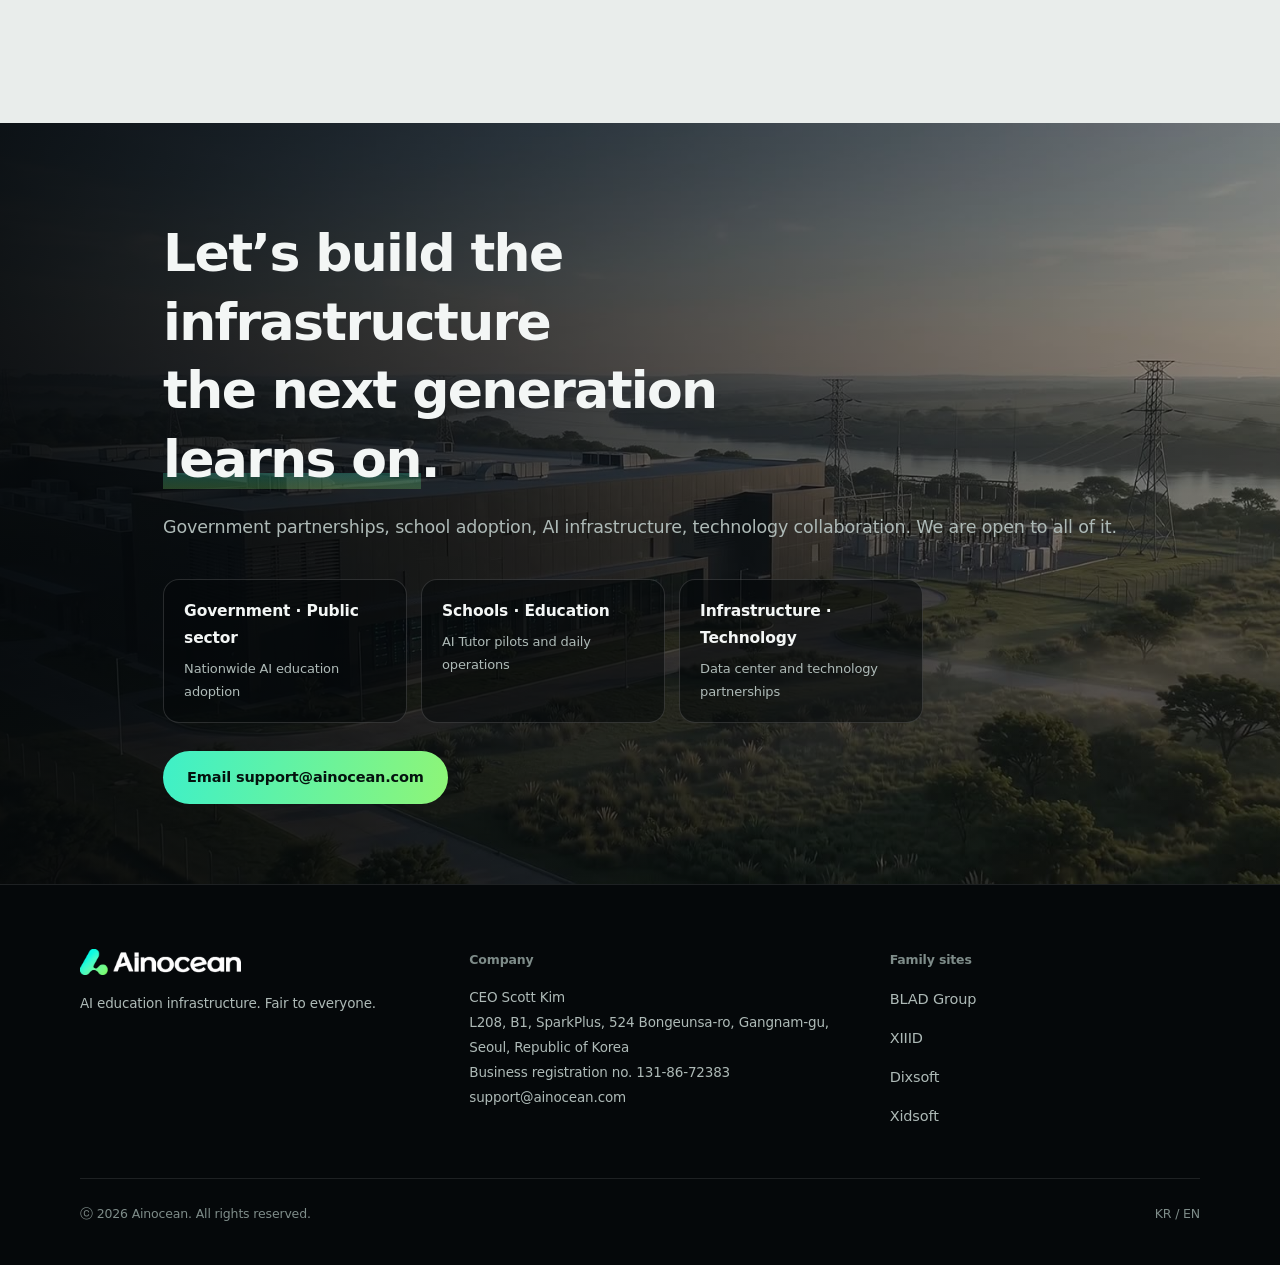
==== commit d3c4a11e: "Update en.html" ====
--- a/en.html
+++ b/en.html
@@ -68,7 +68,7 @@
       <a class="btn g" href="#contact">Contact us</a>
     </div>
     <div class="kpi">
-      <div><span>Students reached</span><strong>280K<em>+</em></strong></div>
+      <div><span>Students reached</span><strong>20M<em>+</em></strong></div>
       <div><span>Target capacity</span><strong>1<em>GW</em></strong></div>
       <div><span>Officially recognized & backed by</span><strong>MEC</strong></div>
       <div><span>Official implementation partner</span><strong>PTI</strong></div>
@@ -259,7 +259,7 @@
     <div class="hd">
       <p class="idx"><i></i><b>05</b> AI Data Center<i></i></p>
       <h2>Unlimited learning needs <br class="nb">unlimited compute.</h2>
-      <p class="lead">More than 280,000 students in Paraguay. Not one of them should meet a usage cap. <br class="nb">So we are building the hyperscale infrastructure behind them.</p>
+      <p class="lead">More than 20 million students in Paraguay·LATAM. Not one of them should meet a usage cap. <br class="nb">So we are building the hyperscale infrastructure behind them.</p>
     </div>
     <div class="cap">
       <div class="tp">
@@ -272,7 +272,7 @@
       <div class="fct">
         <div><span>Power source</span><strong>Itaipú hydropower</strong></div>
         <div><span>Site</span><strong>ASTI Technology Park</strong></div>
-        <div><span>Students served</span><strong>280,000+</strong></div>
+        <div><span>Students served</span><strong>20M+</strong></div>
         <div><span>Build</span><strong>Phased expansion</strong></div>
       </div>
     </div>
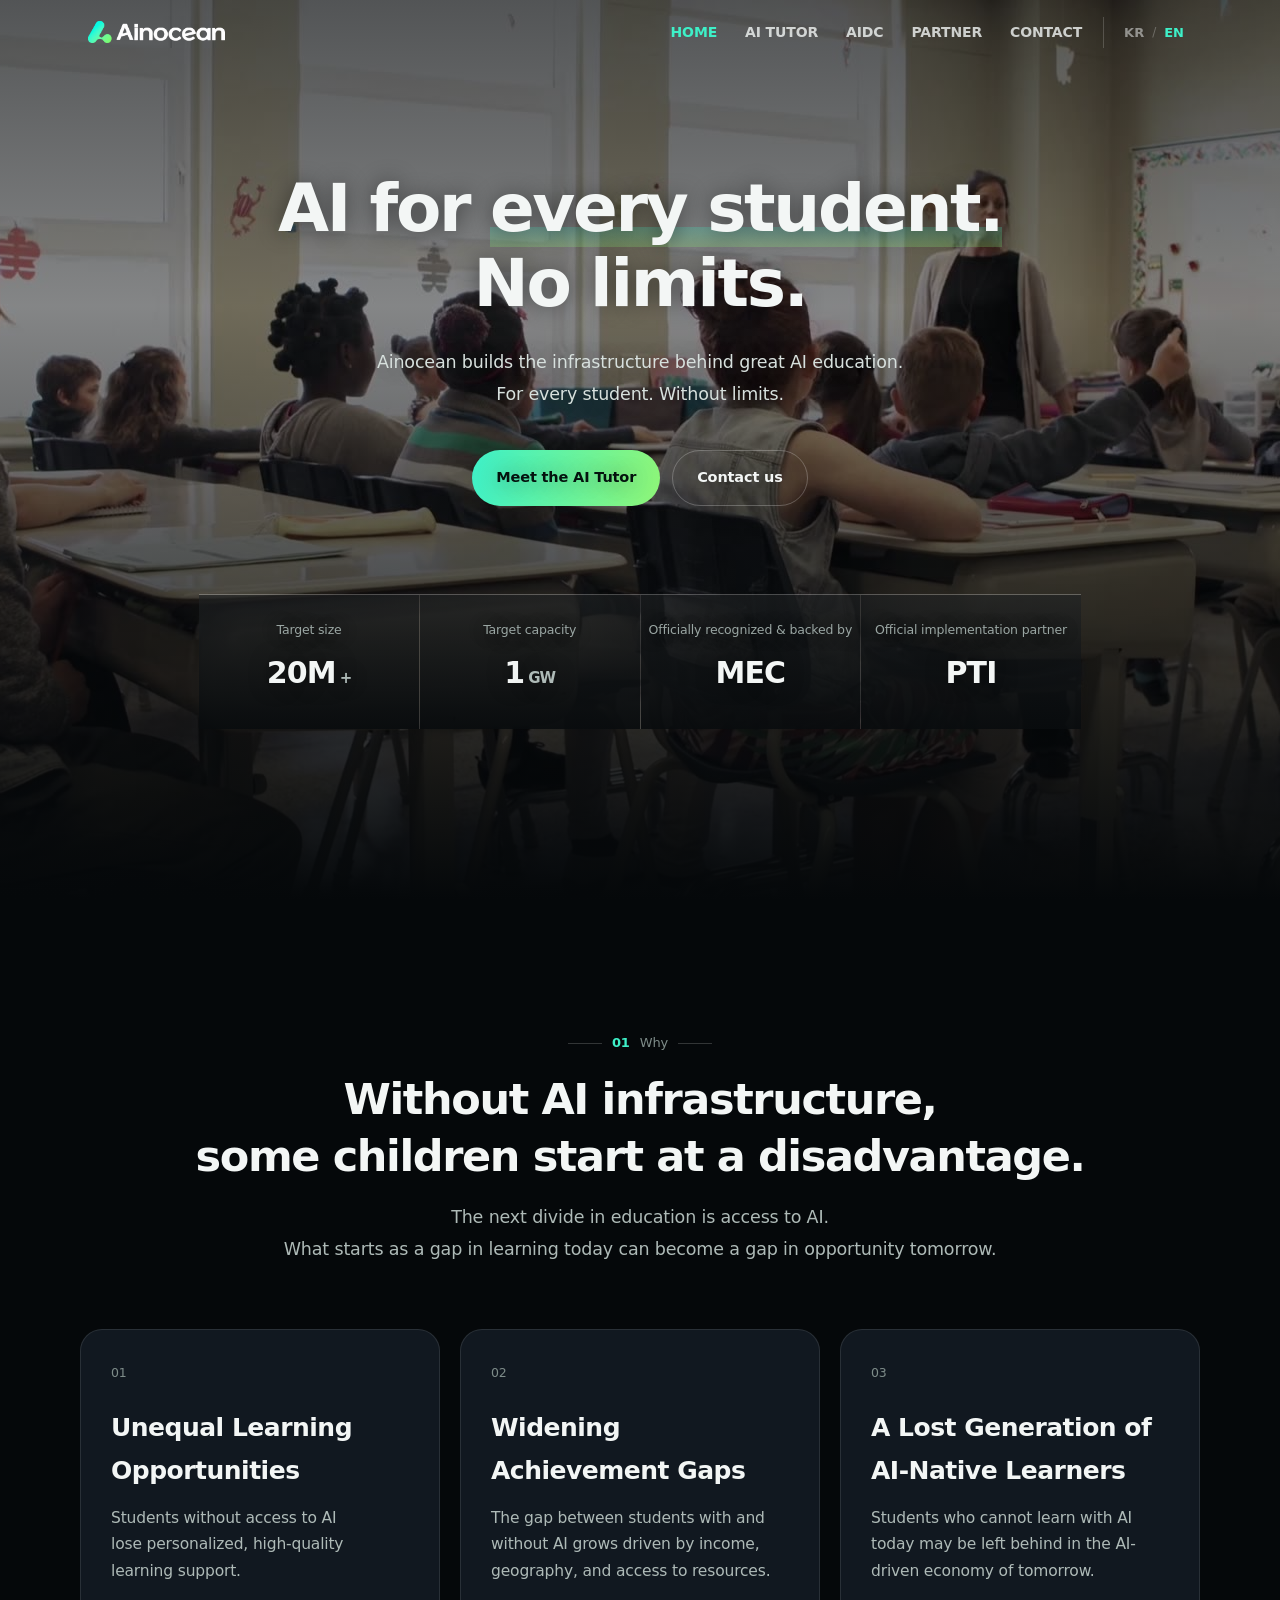
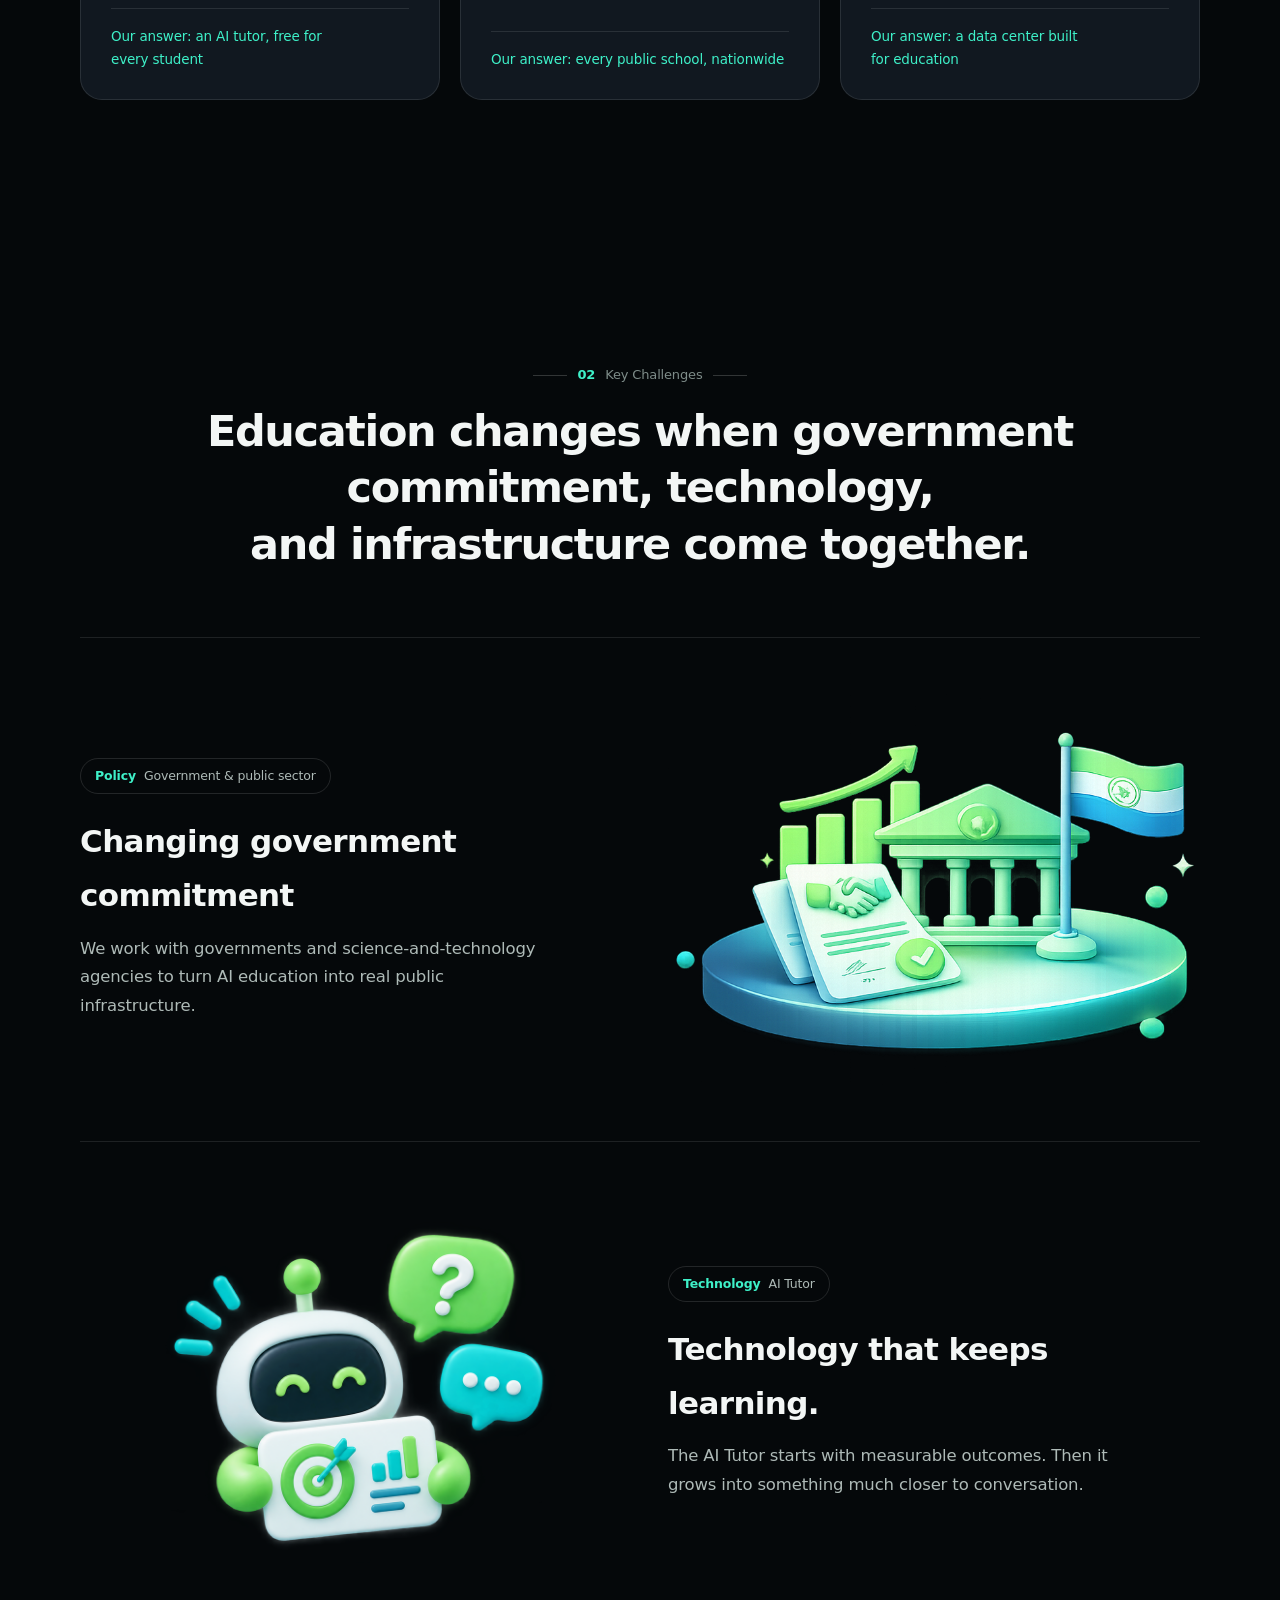
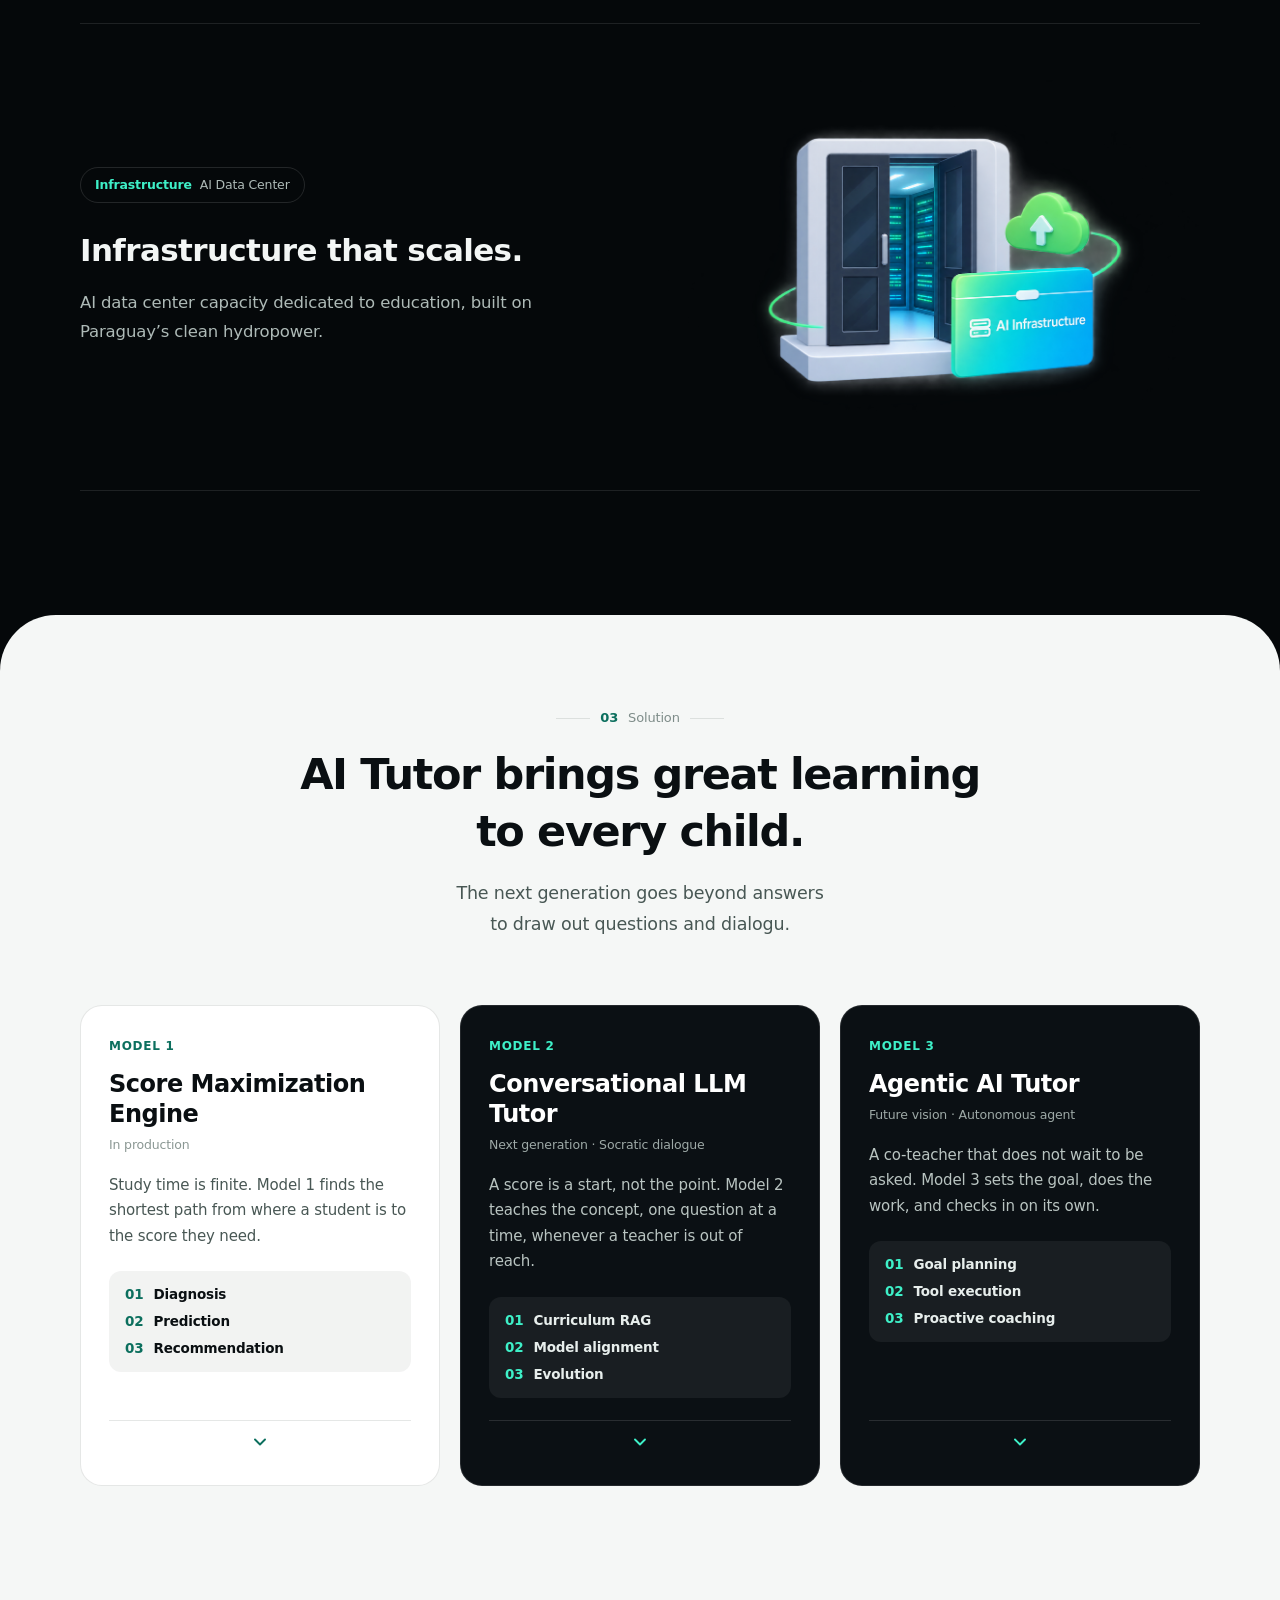
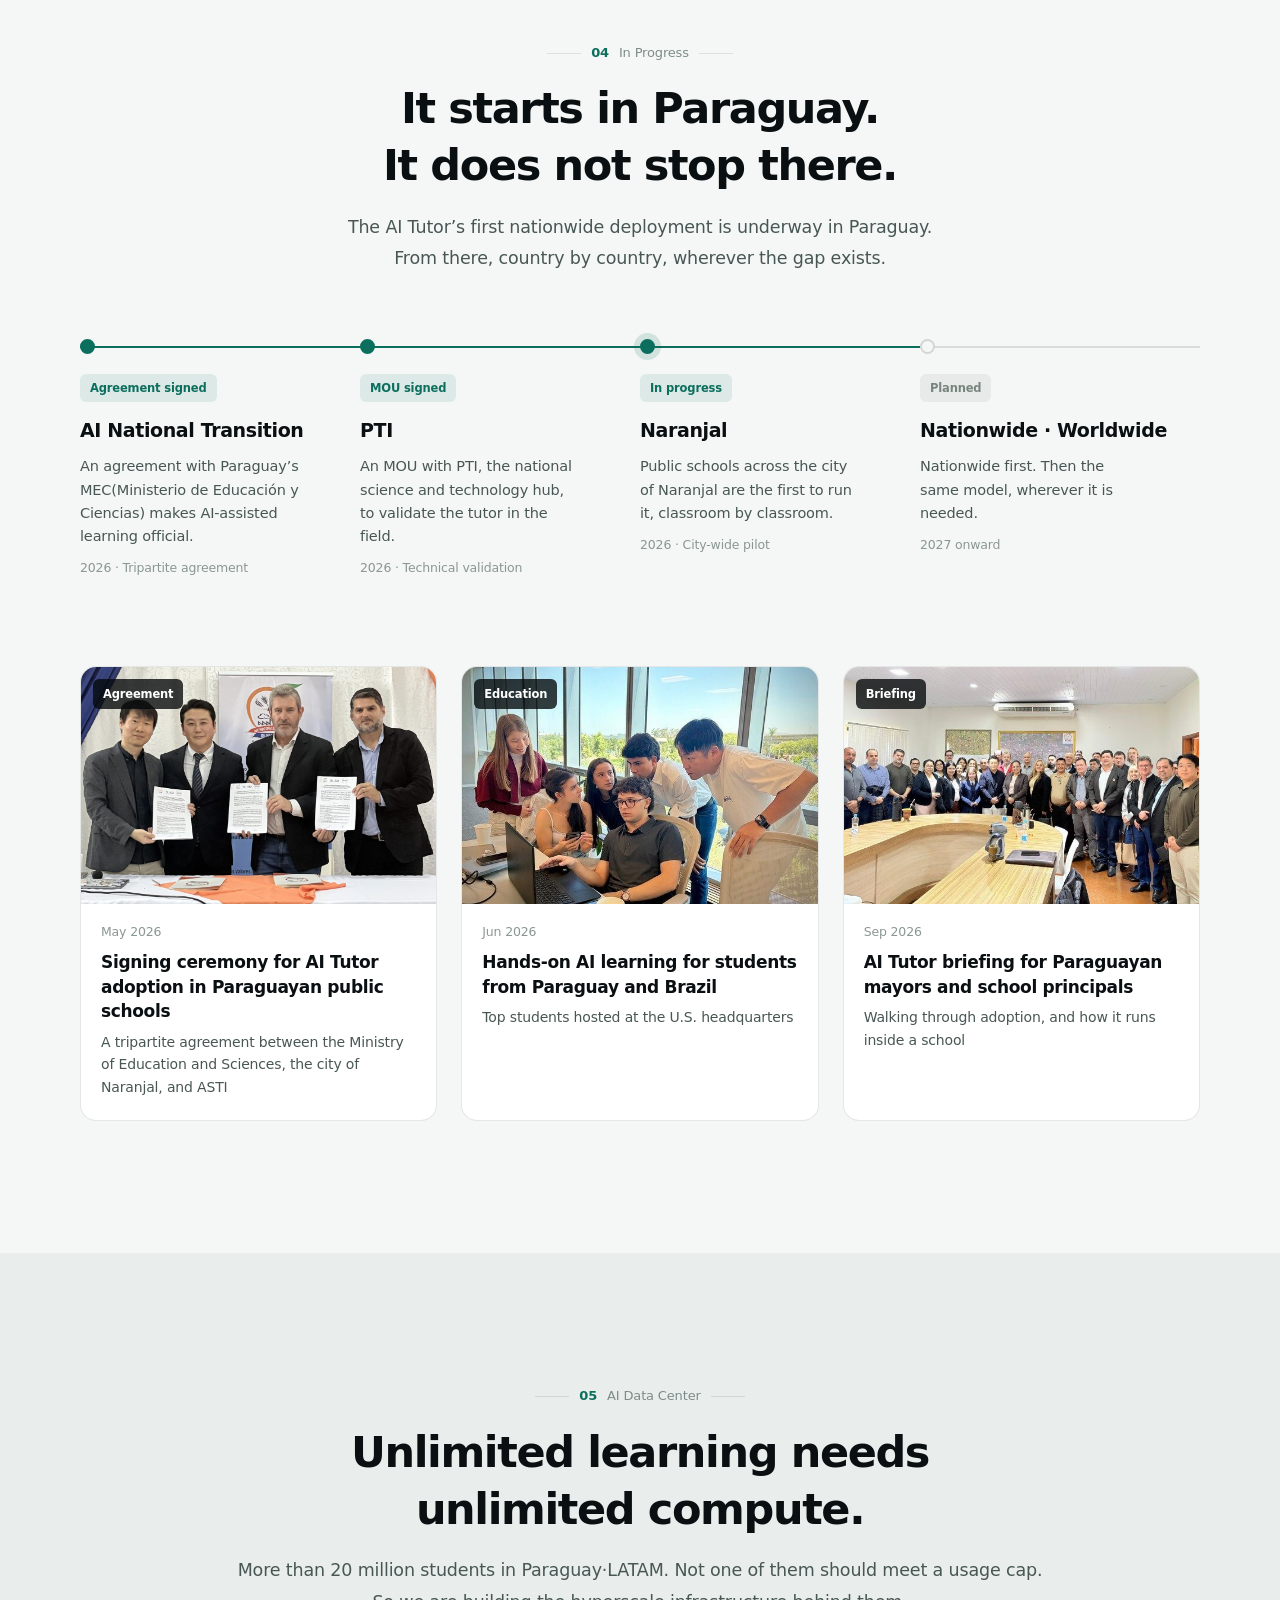
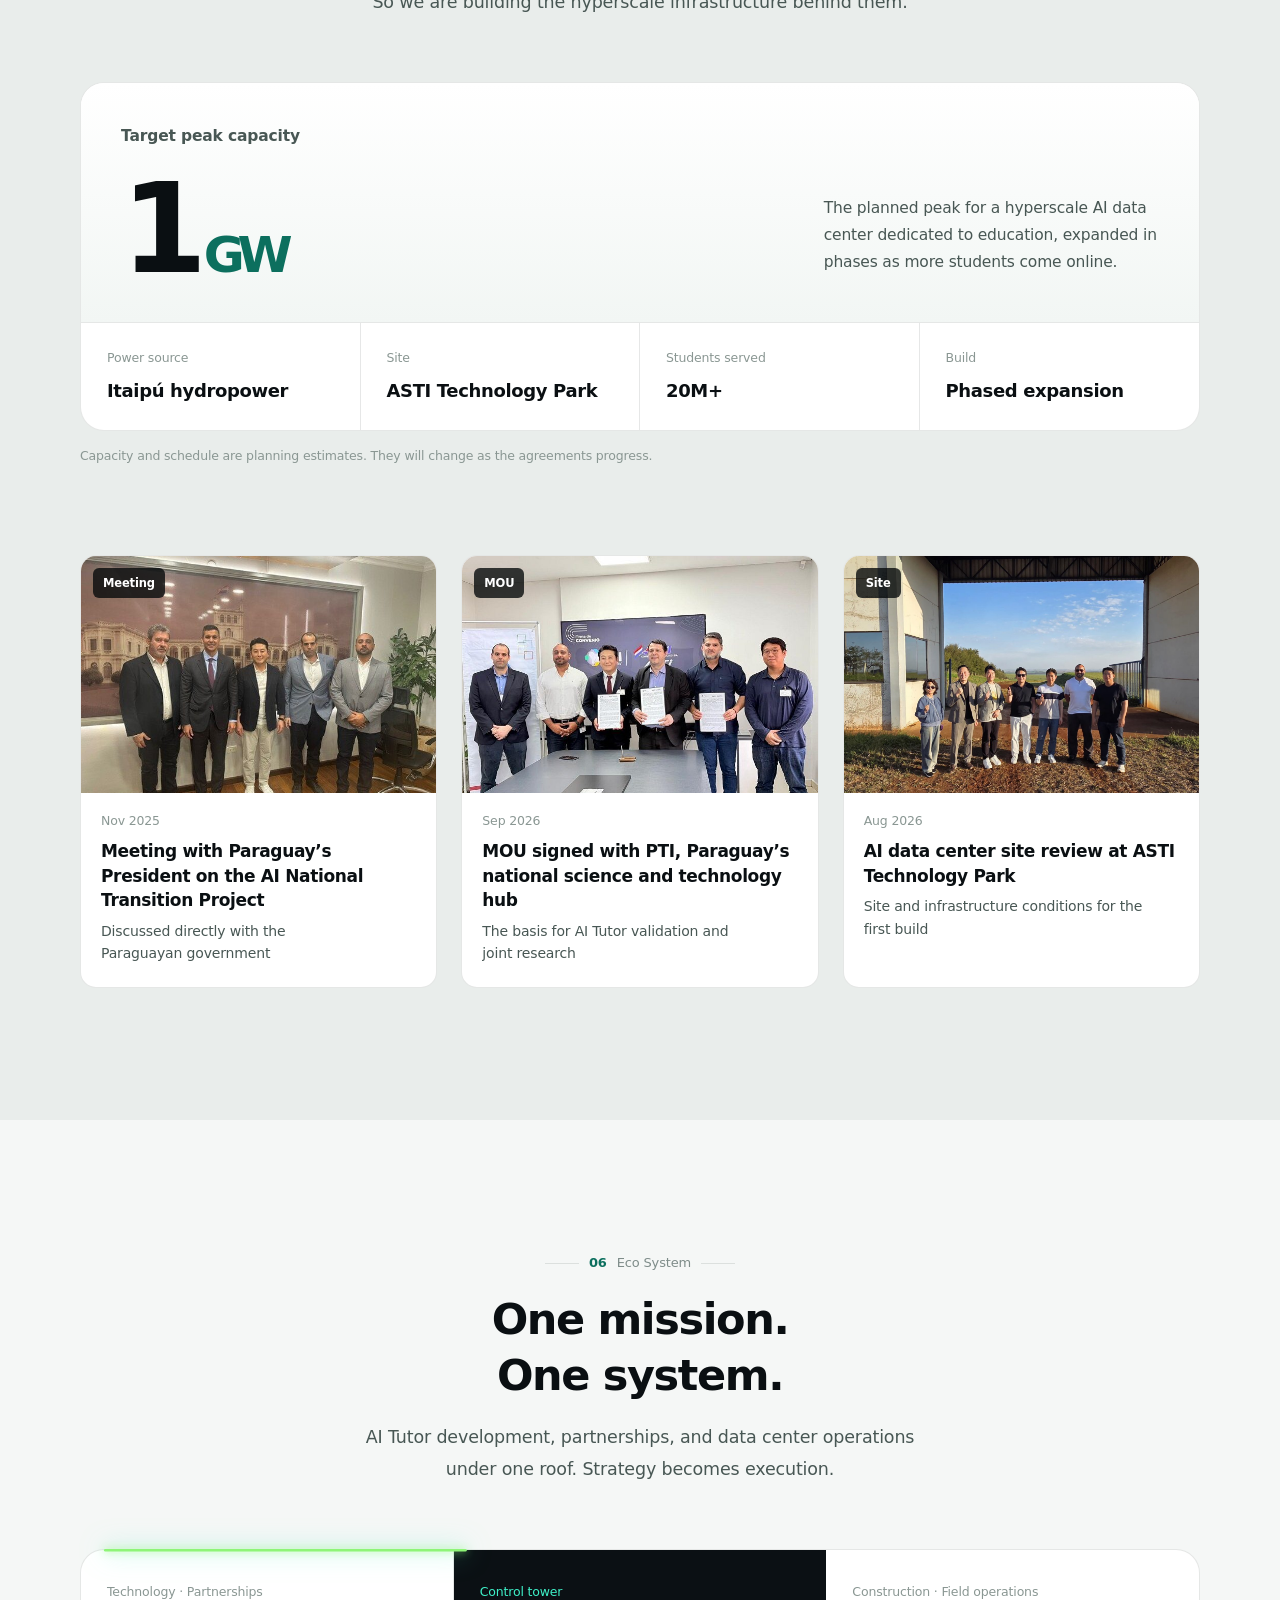
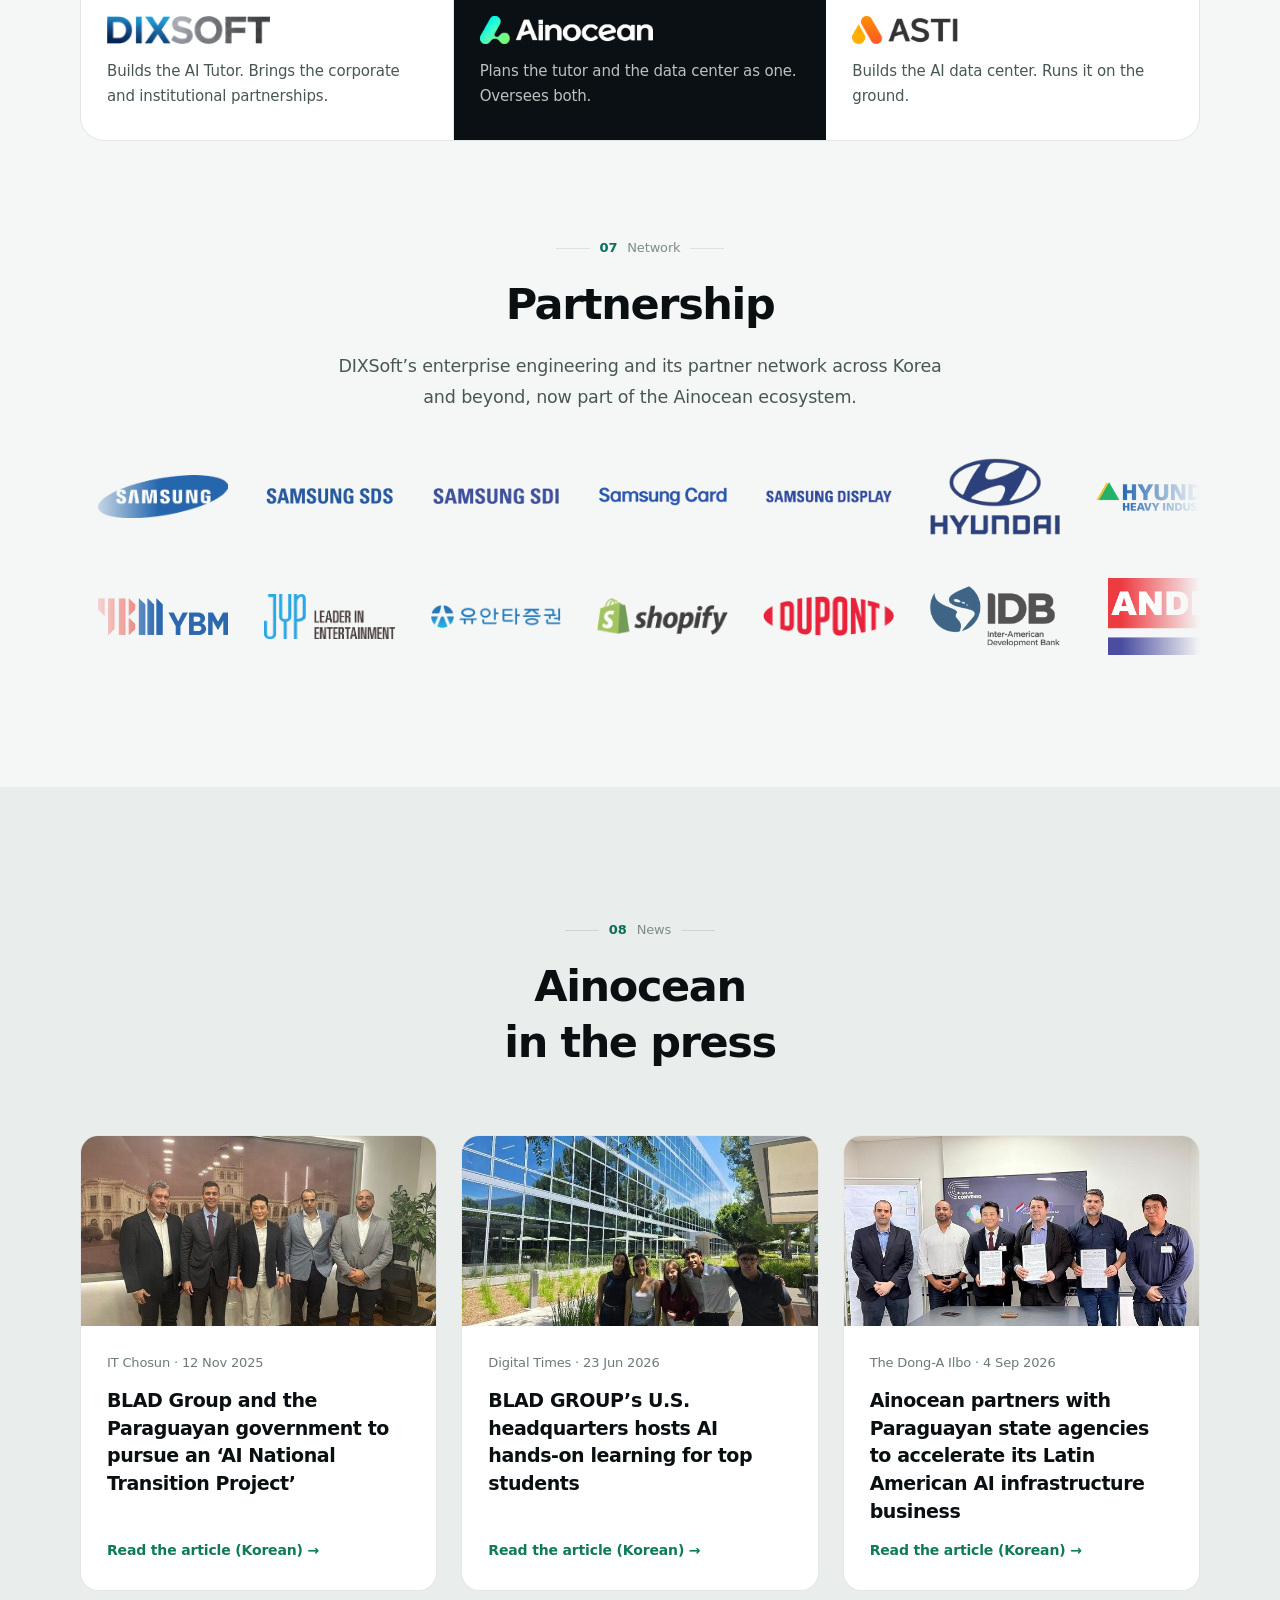
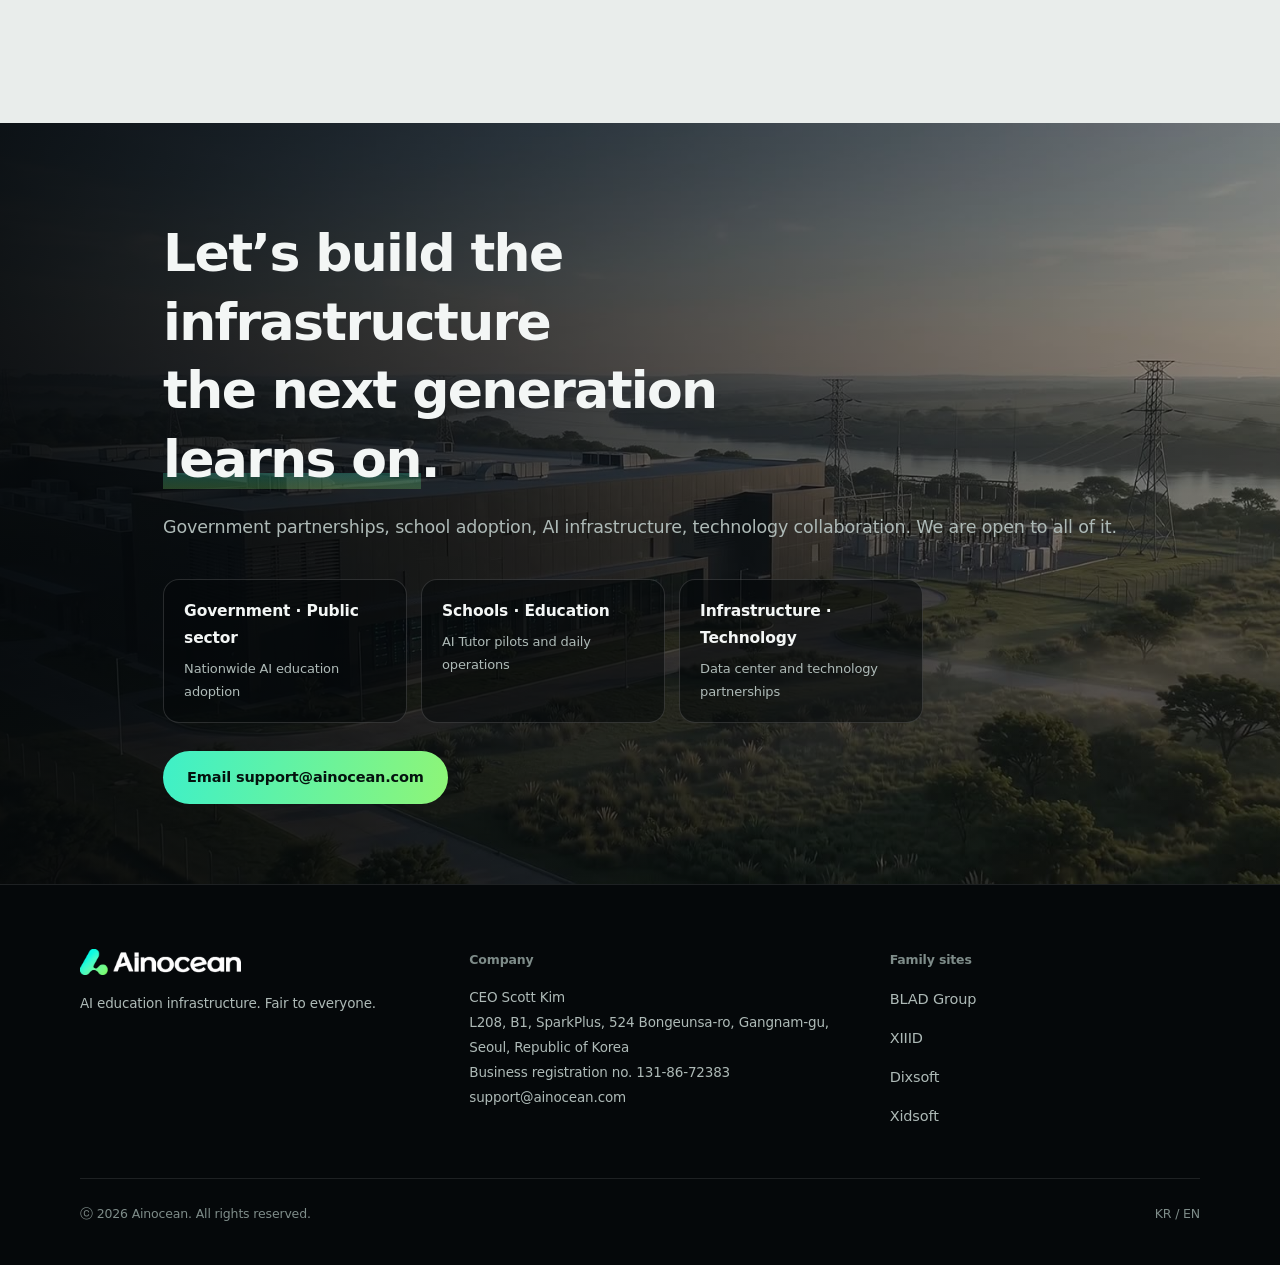
==== commit 65a7056b: "Update en.html" ====
--- a/en.html
+++ b/en.html
@@ -68,7 +68,7 @@
       <a class="btn g" href="#contact">Contact us</a>
     </div>
     <div class="kpi">
-      <div><span>Students reached</span><strong>20M<em>+</em></strong></div>
+      <div><span>Target size</span><strong>20M<em>+</em></strong></div>
       <div><span>Target capacity</span><strong>1<em>GW</em></strong></div>
       <div><span>Officially recognized & backed by</span><strong>MEC</strong></div>
       <div><span>Official implementation partner</span><strong>PTI</strong></div>
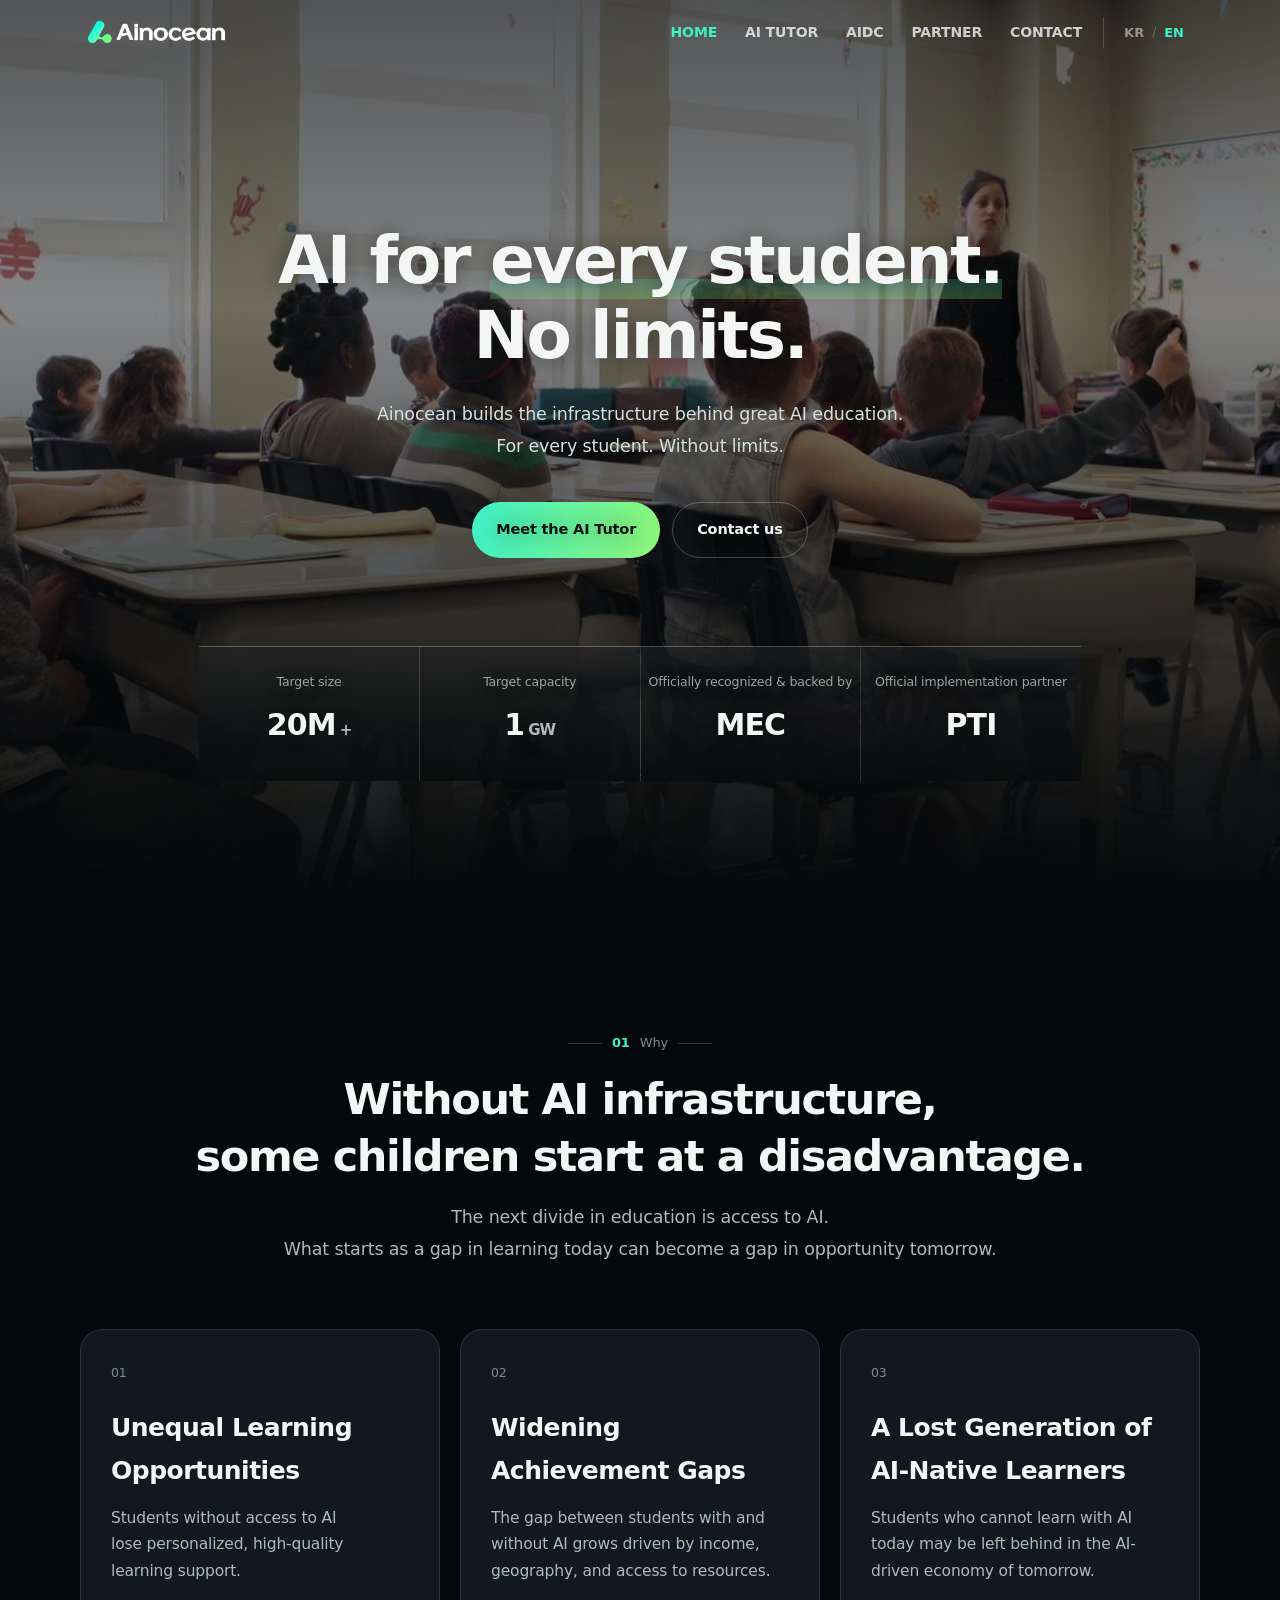
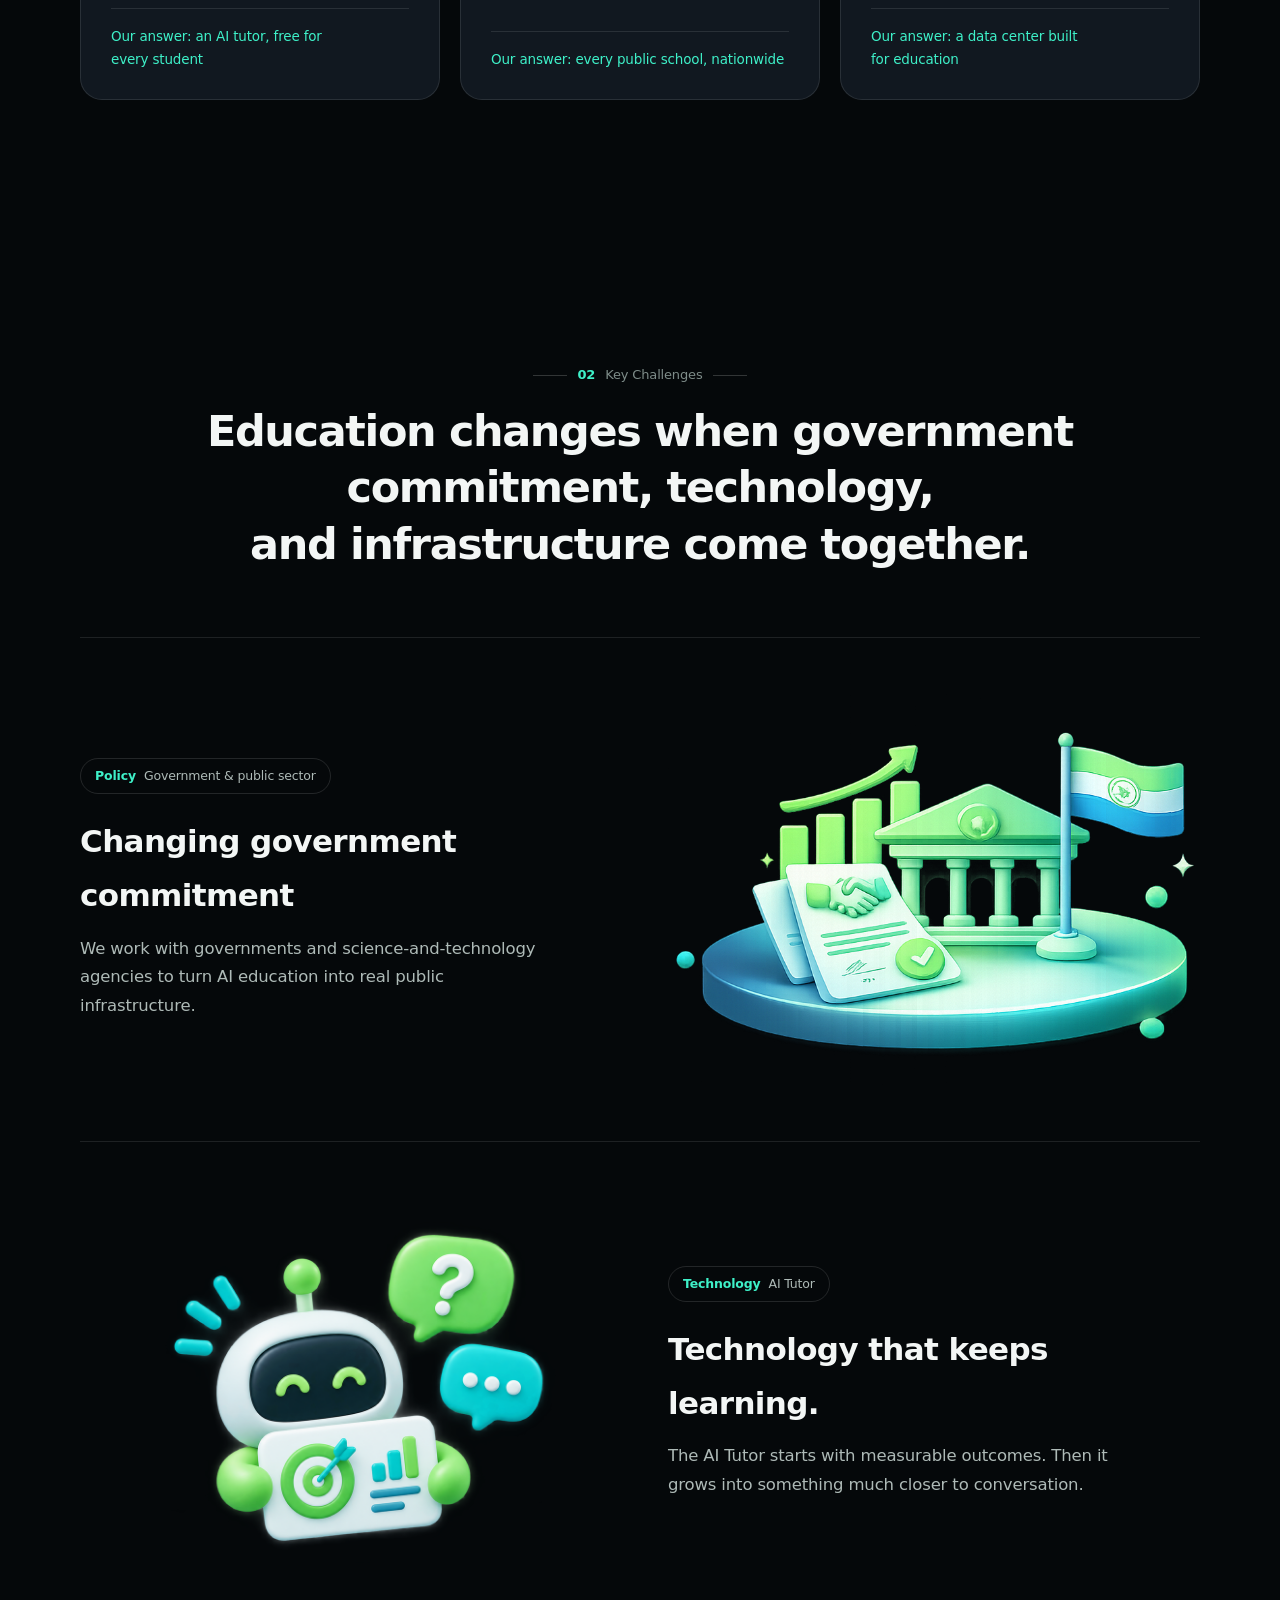
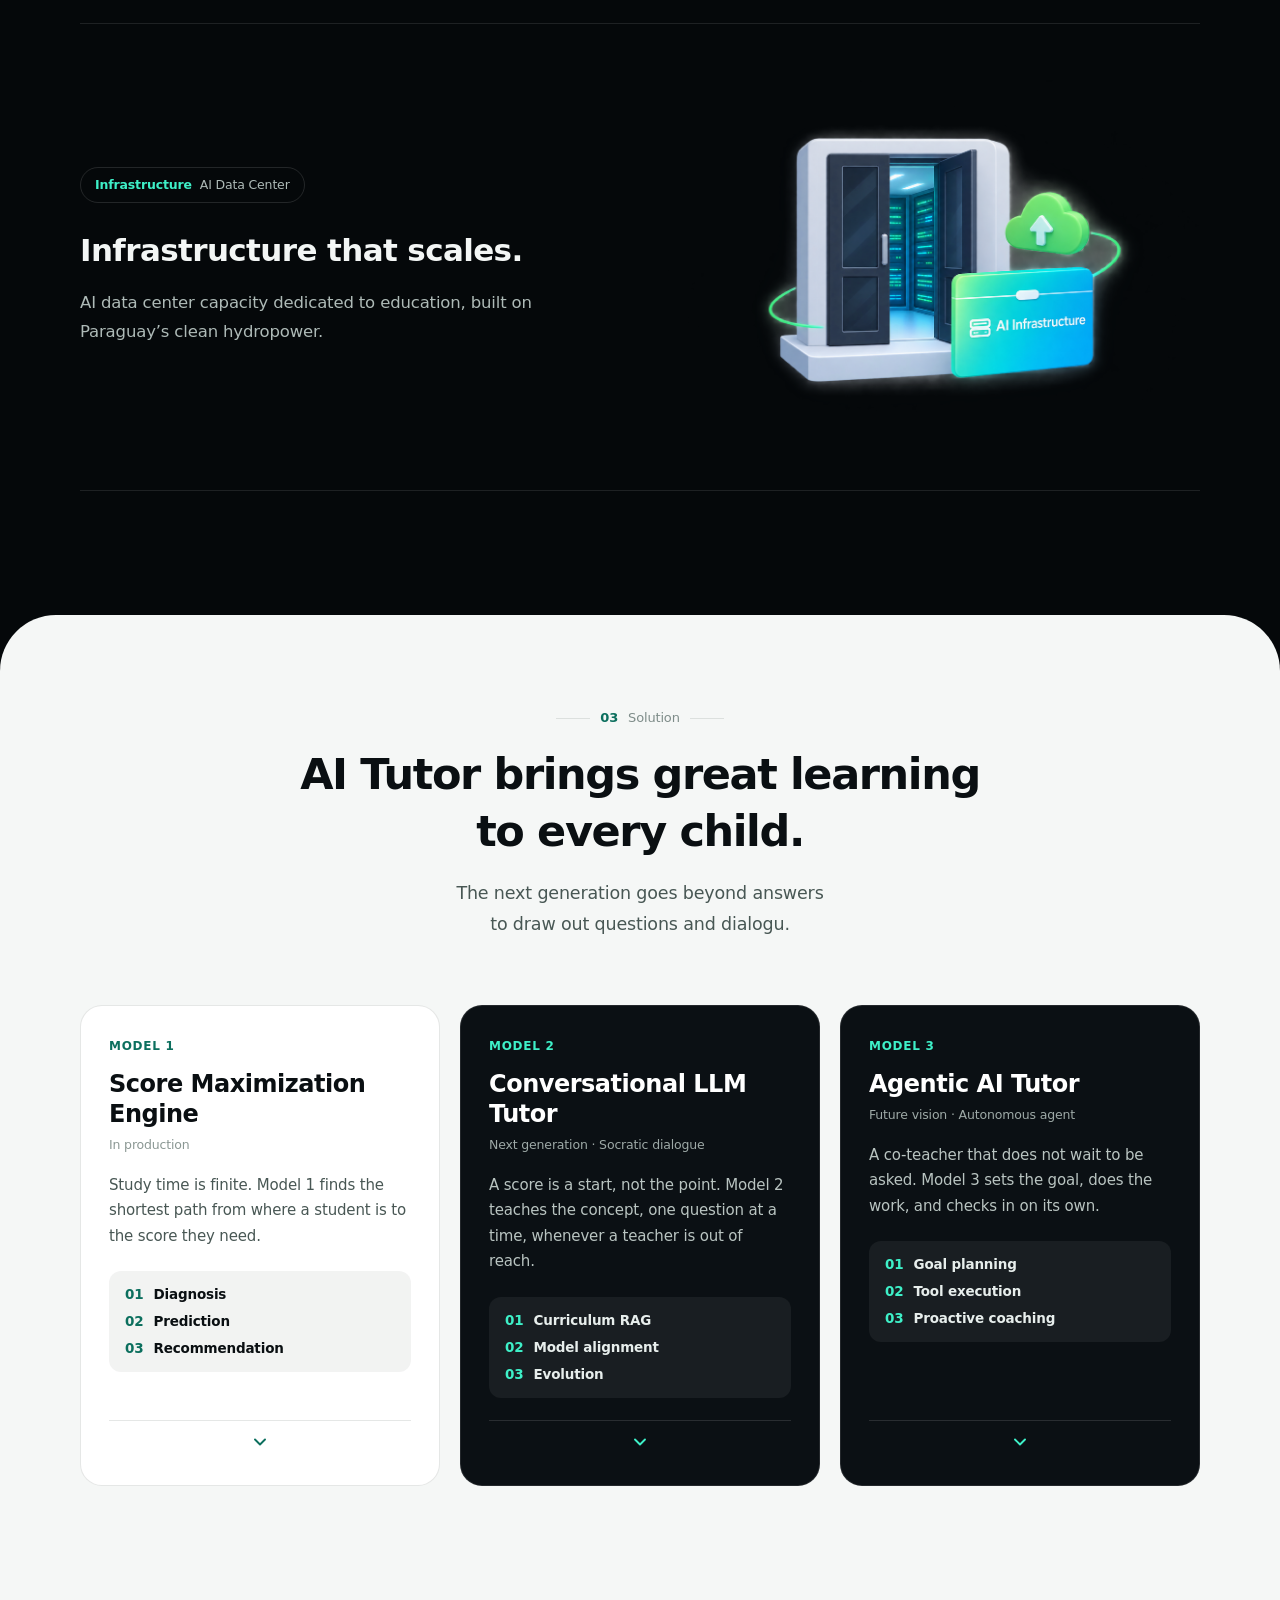
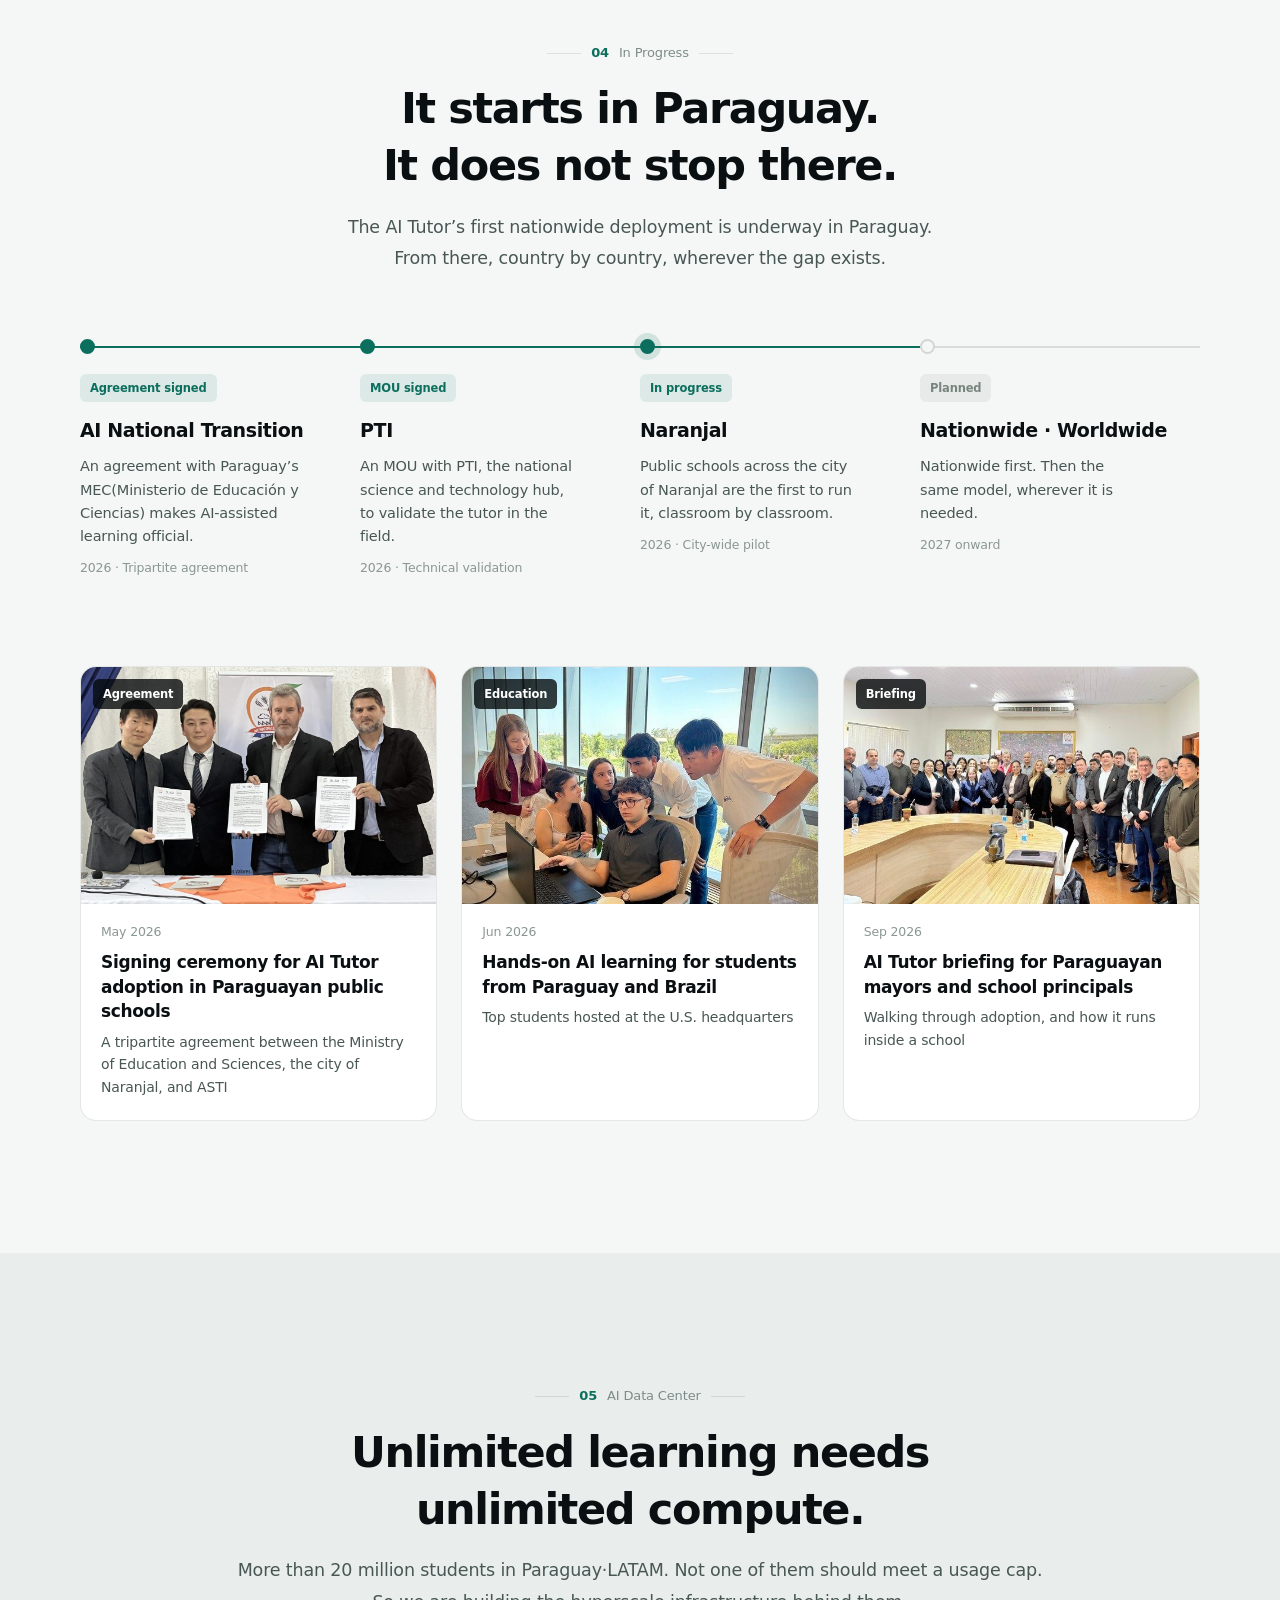
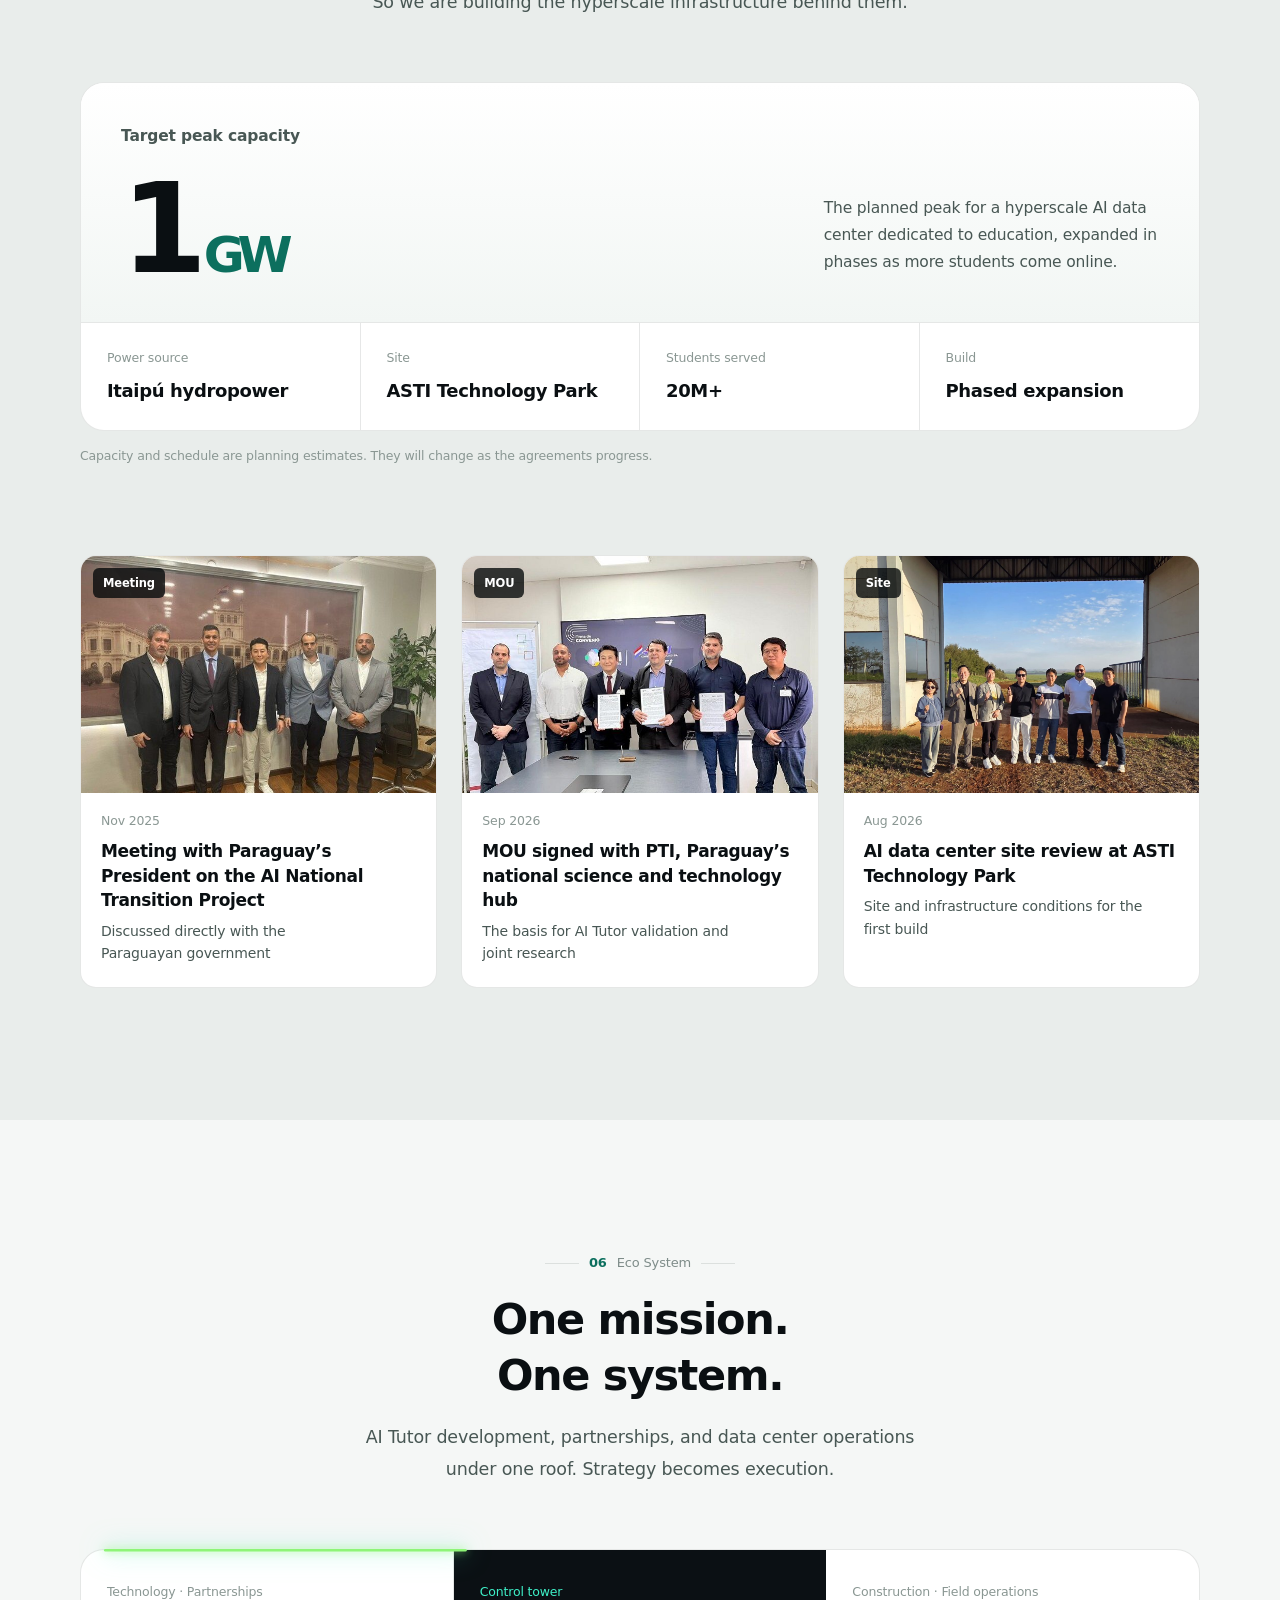
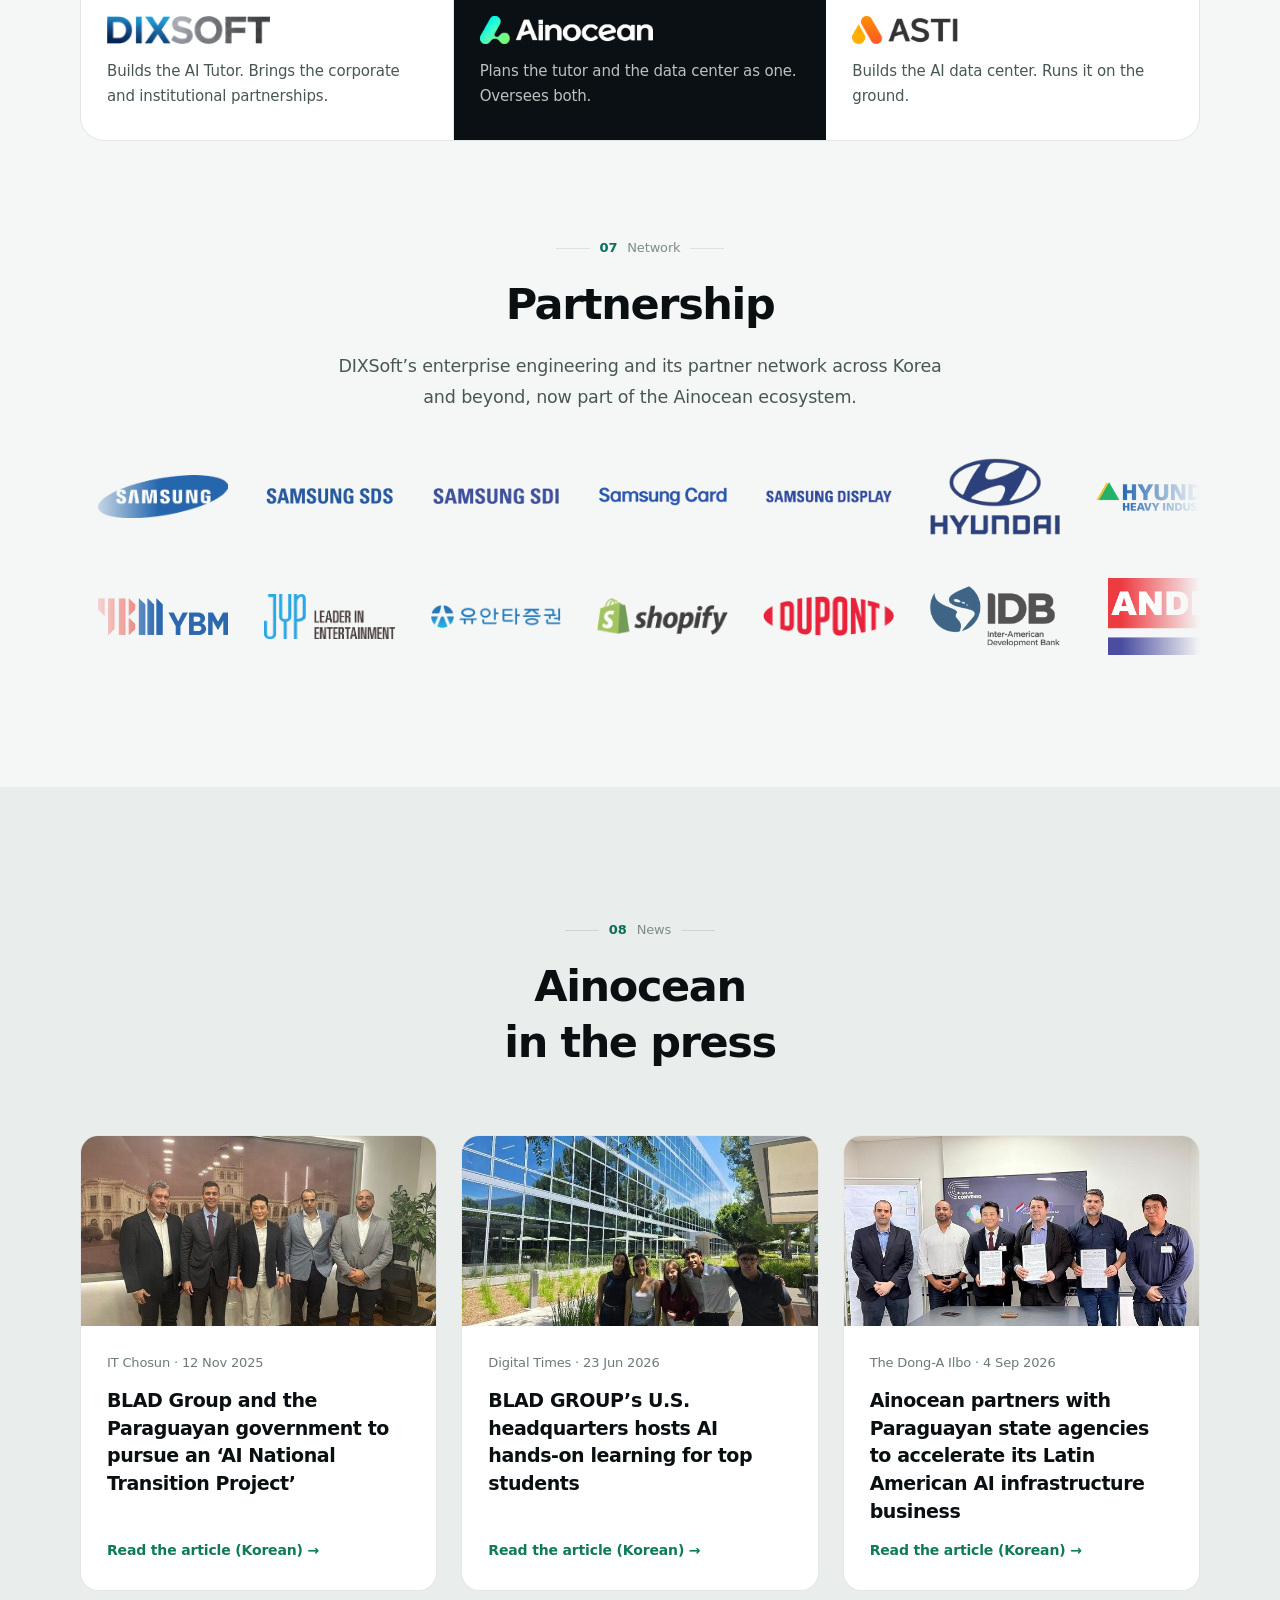
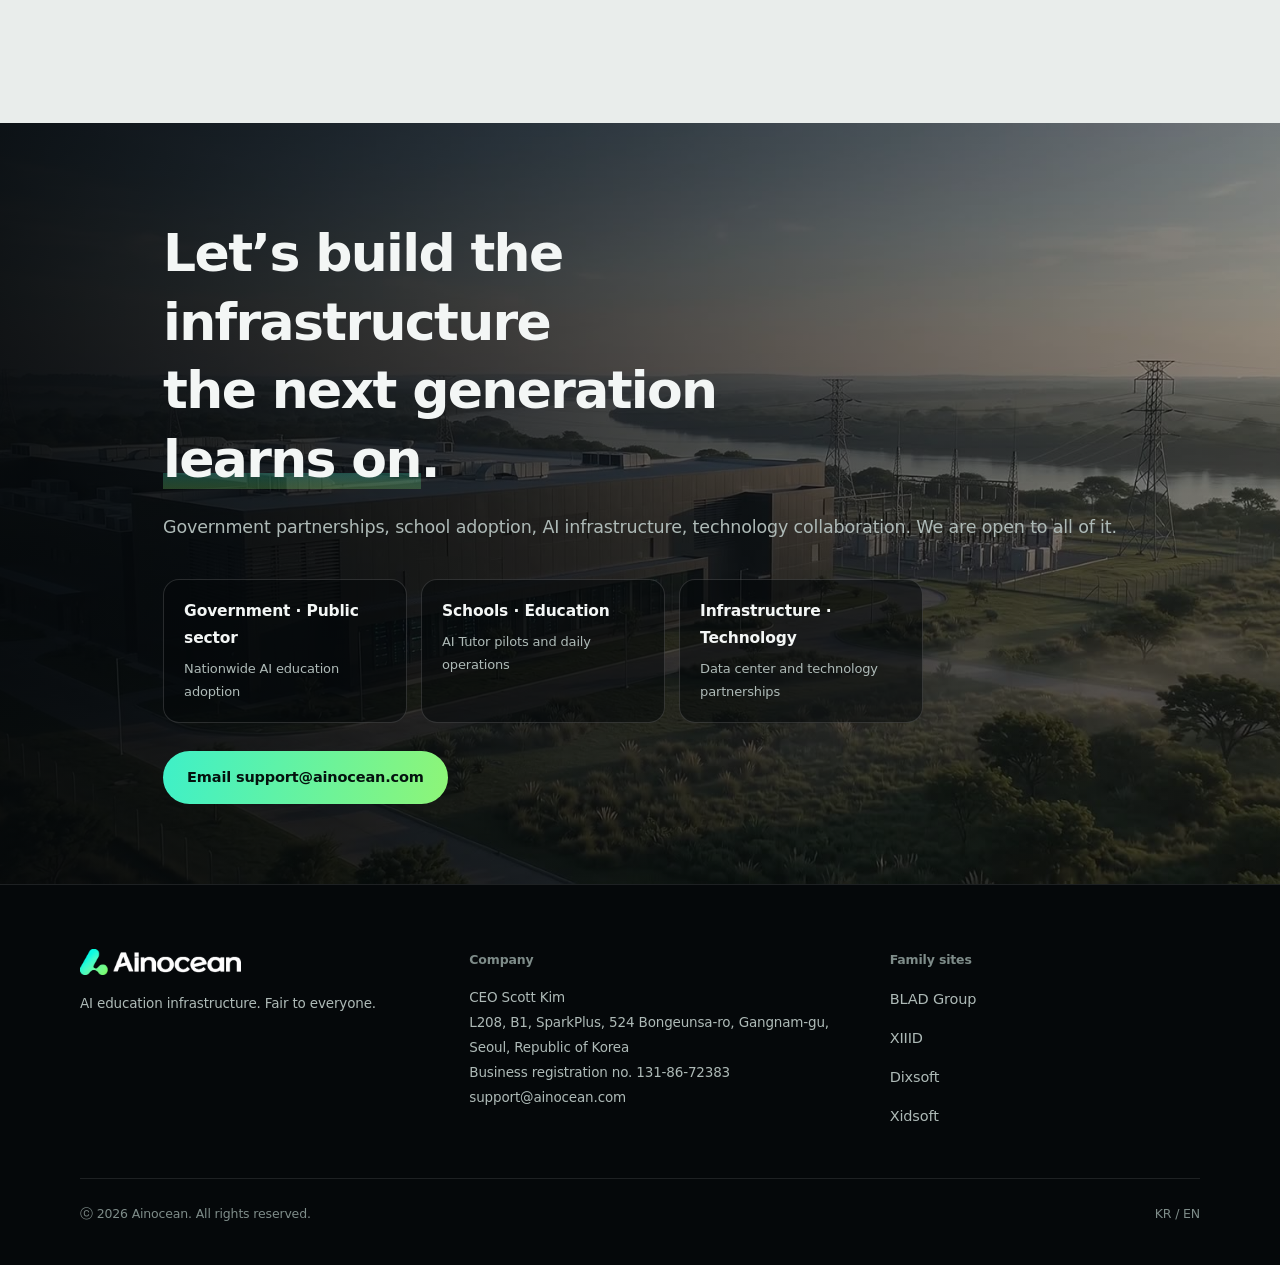
==== commit 10e2297b: "Update en.html" ====
--- a/en.html
+++ b/en.html
@@ -3,7 +3,7 @@
 <head>
 <meta charset="utf-8">
 <meta name="viewport" content="width=device-width, initial-scale=1">
-<title>Ainocean — AI for every student. No limits.</title>
+<title>Ainocean</title>
 <meta name="description" content="From the AI Tutor to hyperscale AI data centers, Ainocean builds the infrastructure that puts every child on equal footing.">
 <meta name="theme-color" content="#05080A">
 <link rel="canonical" href="https://www.ainocean.com/en.html">
@@ -170,7 +170,7 @@
           <li><b>Optimal learning path</b>It serves the problems that move the score most, minute for minute.</li>
           <li><b>Proven foundation</b>Riiid’s Knowledge Space Theory and deep learning models, already tested at scale.</li>
         </ul>
-        <p class="mcq">Three to five questions predict a 75. Then comes the practice that reaches 89 — and the reason it works.</p>
+        <p class="mcq">Three to five questions predict a 75. Then comes the practice that reaches 89, and the reason it works.</p>
           </div>
         </details>
       </article>
--- a/css/style.css
+++ b/css/style.css
@@ -195,7 +195,13 @@
   position:absolute;inset:0;z-index:2;
   background:linear-gradient(180deg,rgba(5,8,10,.66) 0%,rgba(5,8,10,.44) 34%,rgba(5,8,10,.76) 76%,var(--ink) 100%);
 }
-#ain-app .hi{position:relative;z-index:3;text-align:center;padding:calc(var(--hdr-h) + 72px) 0 32px;text-shadow:0 1px 22px rgba(0,0,0,.45)}
+#ain-app .hero{align-items:flex-start}
+/* .hero .hi outranks the generic "#ain-app .w" gutter rules, so the clearance
+   under the fixed header survives no matter where those rules sit in the file.
+   padding-block only: the left/right gutter still comes from .w.
+   margin-block:auto centres the copy when there is room and collapses to 0
+   when the copy is taller than the hero, so the top can never be clipped. */
+#ain-app .hero .hi{position:relative;z-index:3;text-align:center;margin-block:auto;padding-block:calc(var(--hdr-h) + 72px) 32px;text-shadow:0 1px 22px rgba(0,0,0,.45)}
 #ain-app .hi .lead{margin:26px auto 0;color:#D7E0DD}
 #ain-app .cta{display:flex;gap:12px;justify-content:center;flex-wrap:wrap;margin-top:40px}
 #ain-app .kpi{
@@ -493,7 +499,14 @@
 #ain-app .fs a:hover{color:var(--mint)}
 #ain-app .fb{display:flex;justify-content:space-between;gap:12px;flex-wrap:wrap;margin-top:48px;padding-top:24px;border-top:1px solid var(--line);font-size:12.5px;color:#7E8C89}
 
-/* ---------- 5) tablet ---------- */
+/* ---------- 5) intermediate widths ---------- */
+@media (max-width:1280px){
+  #ain-app .w{padding:0 40px}
+  #ain-app .cap .tp{padding:40px 40px 36px;gap:28px}
+  #ain-app .eco>div{padding:32px 26px}
+}
+
+/* ---------- 6) tablet ---------- */
 @media (max-width:1024px){
   #ain-app .w,.hdr .inner{padding:0 32px}
   #ain-app .s{padding:104px 0}
@@ -504,7 +517,7 @@
   #ain-app .nav a{padding:10px 10px;font-size:13.5px}
 }
 
-/* ---------- 6) mobile ---------- */
+/* ---------- 7) mobile ---------- */
 @media (max-width:900px){
   :root{--hdr-h:56px}
 
@@ -544,7 +557,7 @@
   #ain-app .hero{min-height:92svh}
   /* stronger scrim on phones: the frame behind the copy is much brighter here */
   #ain-app .hero .sc{background:linear-gradient(180deg,rgba(5,8,10,.74) 0%,rgba(5,8,10,.68) 45%,rgba(5,8,10,.86) 80%,var(--ink) 100%)}
-  #ain-app .hi{padding:calc(var(--hdr-h) + 56px) 0 56px}
+  #ain-app .hero .hi{padding-block:calc(var(--hdr-h) + 56px) 56px}
   #ain-app .hi .lead{color:#E4EBE8}
   #ain-app .cta{margin-top:32px}
   #ain-app .cta .btn{flex:1 1 auto;min-width:150px}
@@ -604,7 +617,16 @@
   #ain-app .fb{margin-top:32px}
 }
 
-/* ---------- 7) small phones ---------- */
+/* ---------- 8) narrow tablets / large phones ---------- */
+@media (max-width:700px){
+  #ain-app .g3{gap:14px}
+  #ain-app .card p:not(.n):not(.fx){margin-bottom:20px}
+  #ain-app .cap .big{letter-spacing:-.05em}
+  #ain-app .rt>div{padding:16px 18px}
+  #ain-app .mqr+.mqr{margin-top:20px}
+}
+
+/* ---------- 9) small phones ---------- */
 @media (max-width:560px){
   #ain-app .lgw{grid-template-columns:repeat(2,1fr)}
   #ain-app .cta{flex-direction:column}
@@ -620,7 +642,7 @@
 #ain-app .fb a{color:#7E8C89}
 #ain-app .fb a:hover{color:var(--mint)}
 
-/* ---------- 8) wide desktop: give the logo and the nav real distance ---------- */
+/* ---------- 10) wide desktop: give the logo and the nav real distance ---------- */
 @media (min-width:1360px){
   .hdr .inner{max-width:1500px;padding:0 56px}
 }
@@ -628,21 +650,7 @@
   .hdr .inner{max-width:1780px;padding:0 72px}
 }
 
-/* ---------- 9) intermediate widths ---------- */
-@media (max-width:1280px){
-  #ain-app .w{padding:0 40px}
-  #ain-app .cap .tp{padding:40px 40px 36px;gap:28px}
-  #ain-app .eco>div{padding:32px 26px}
-}
-@media (max-width:700px){
-  #ain-app .g3{gap:14px}
-  #ain-app .card p:not(.n):not(.fx){margin-bottom:20px}
-  #ain-app .cap .big{letter-spacing:-.05em}
-  #ain-app .rt>div{padding:16px 18px}
-  #ain-app .mqr+.mqr{margin-top:20px}
-}
-
-/* ---------- 10) motion preferences ---------- */
+/* ---------- 11) motion preferences ---------- */
 @media (prefers-reduced-motion:reduce){
   /* the band becomes a plain scrollable row and nothing animates itself */
   #ain-app .mqr{animation:none;width:auto}
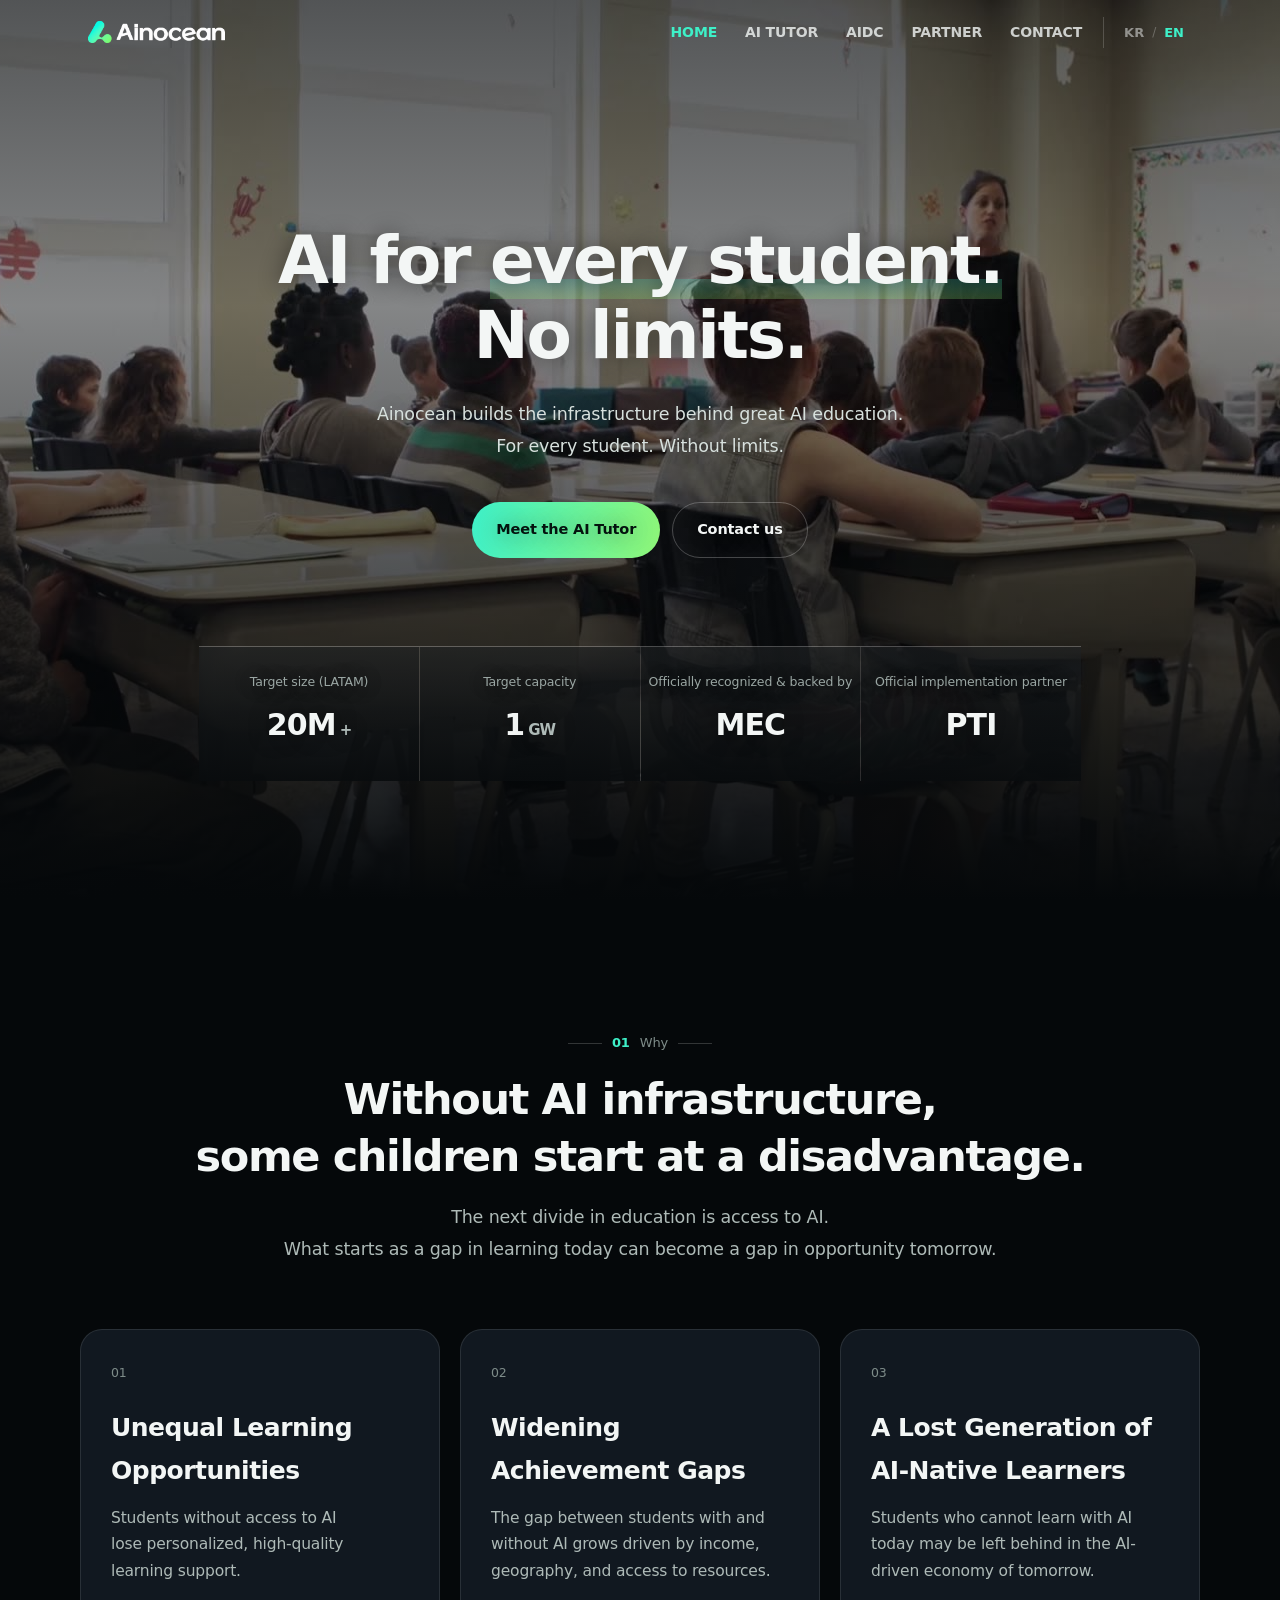
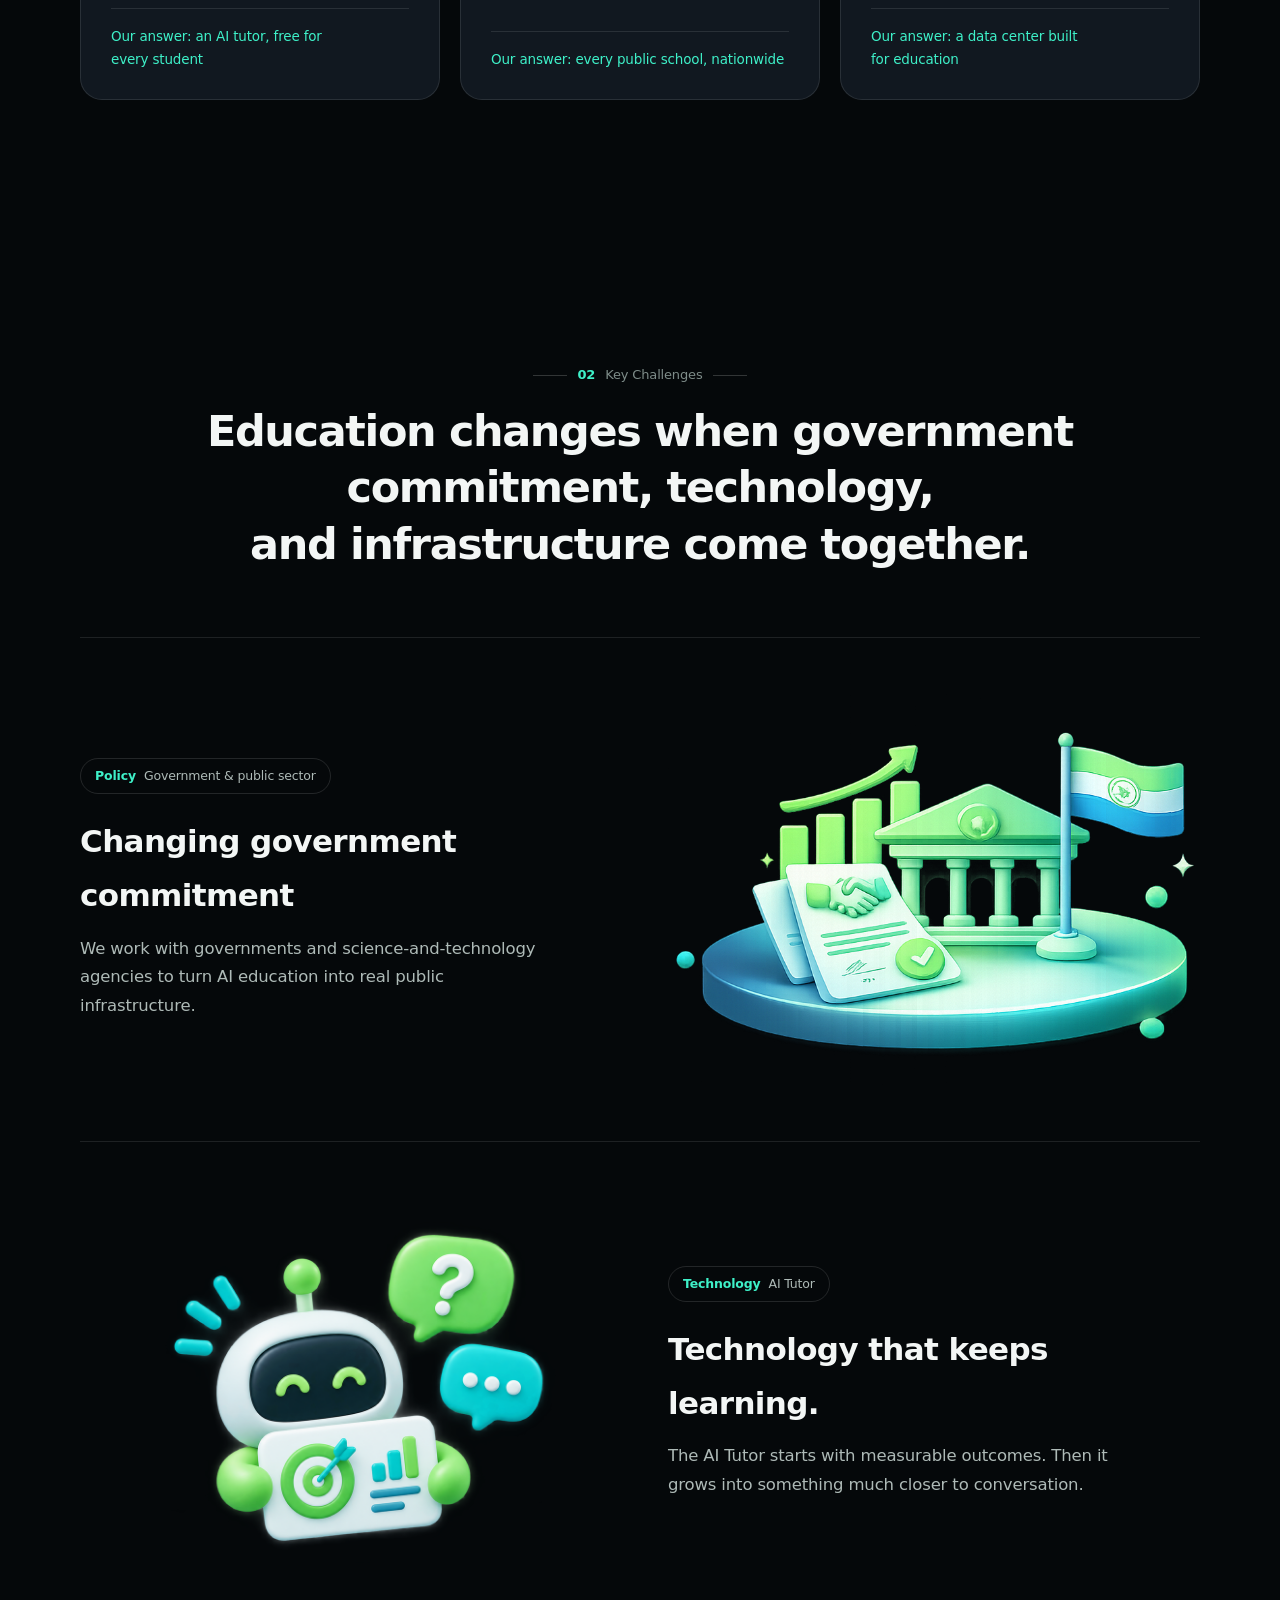
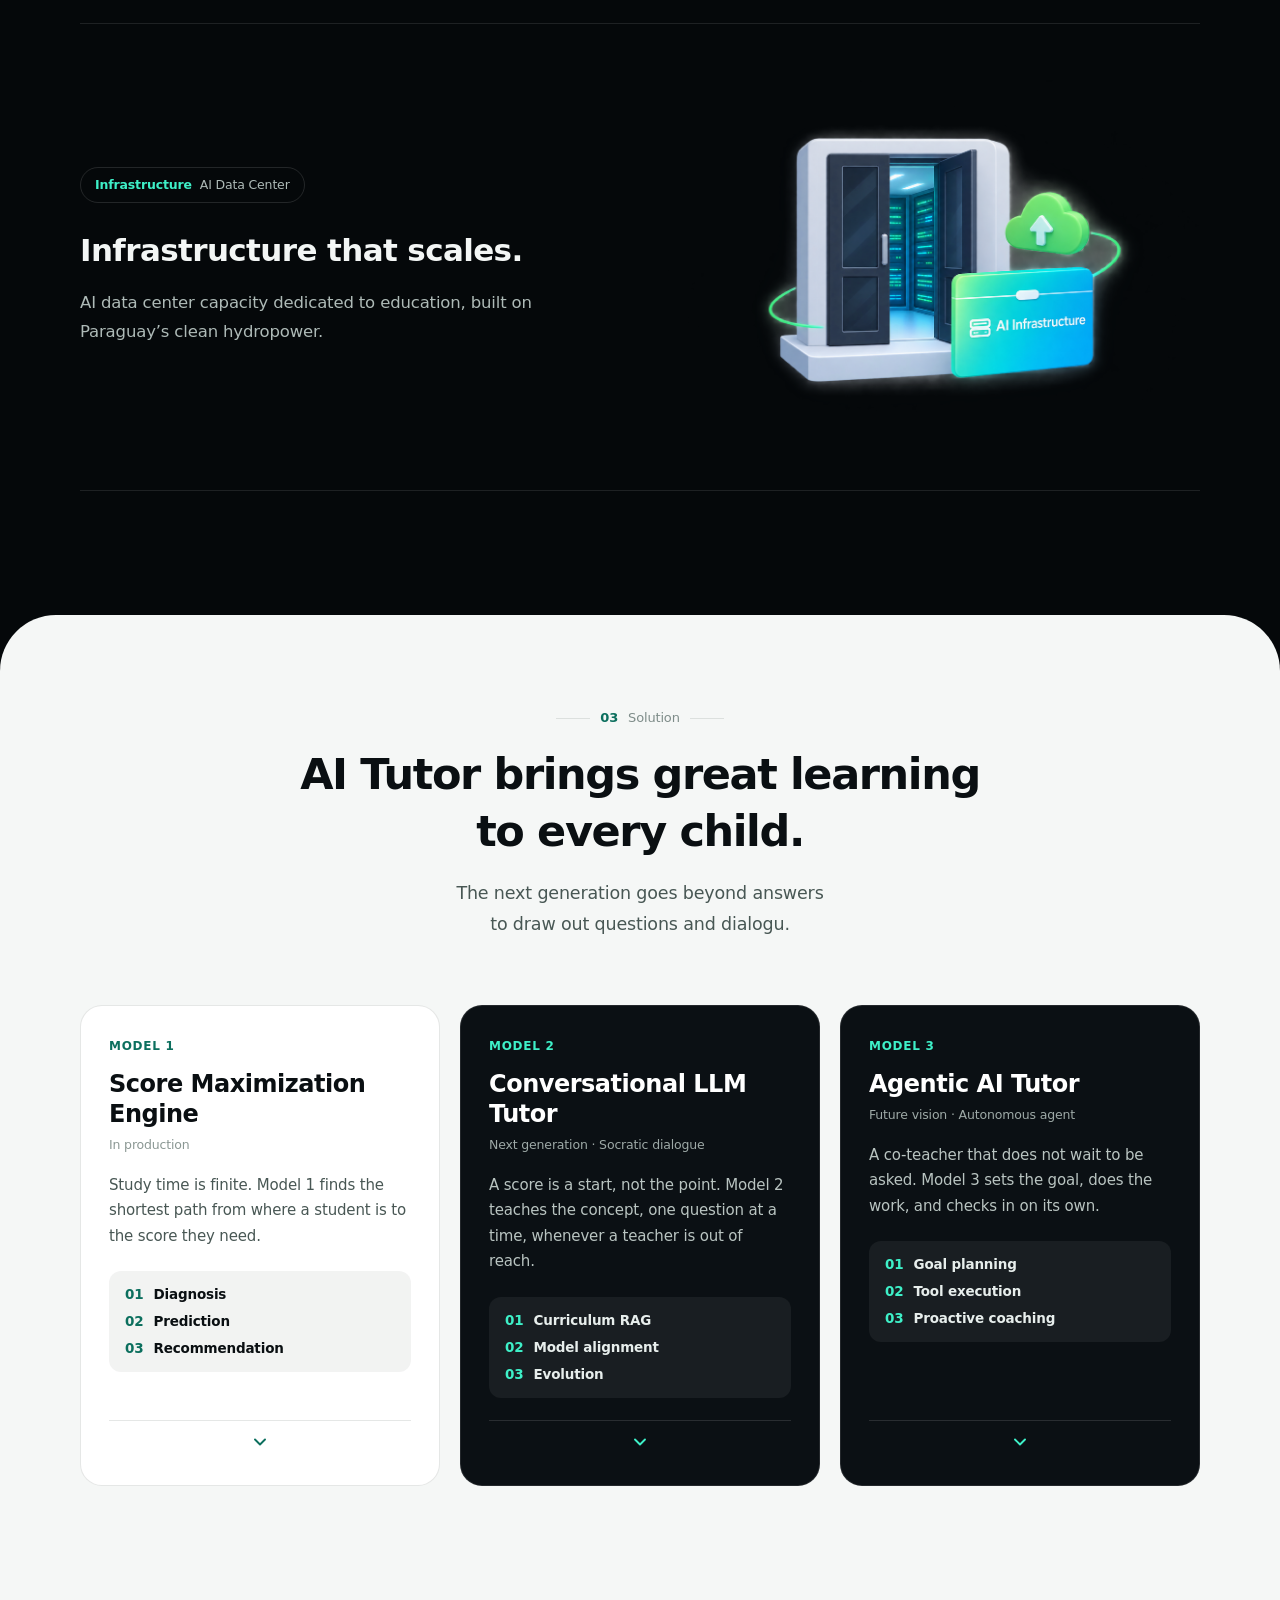
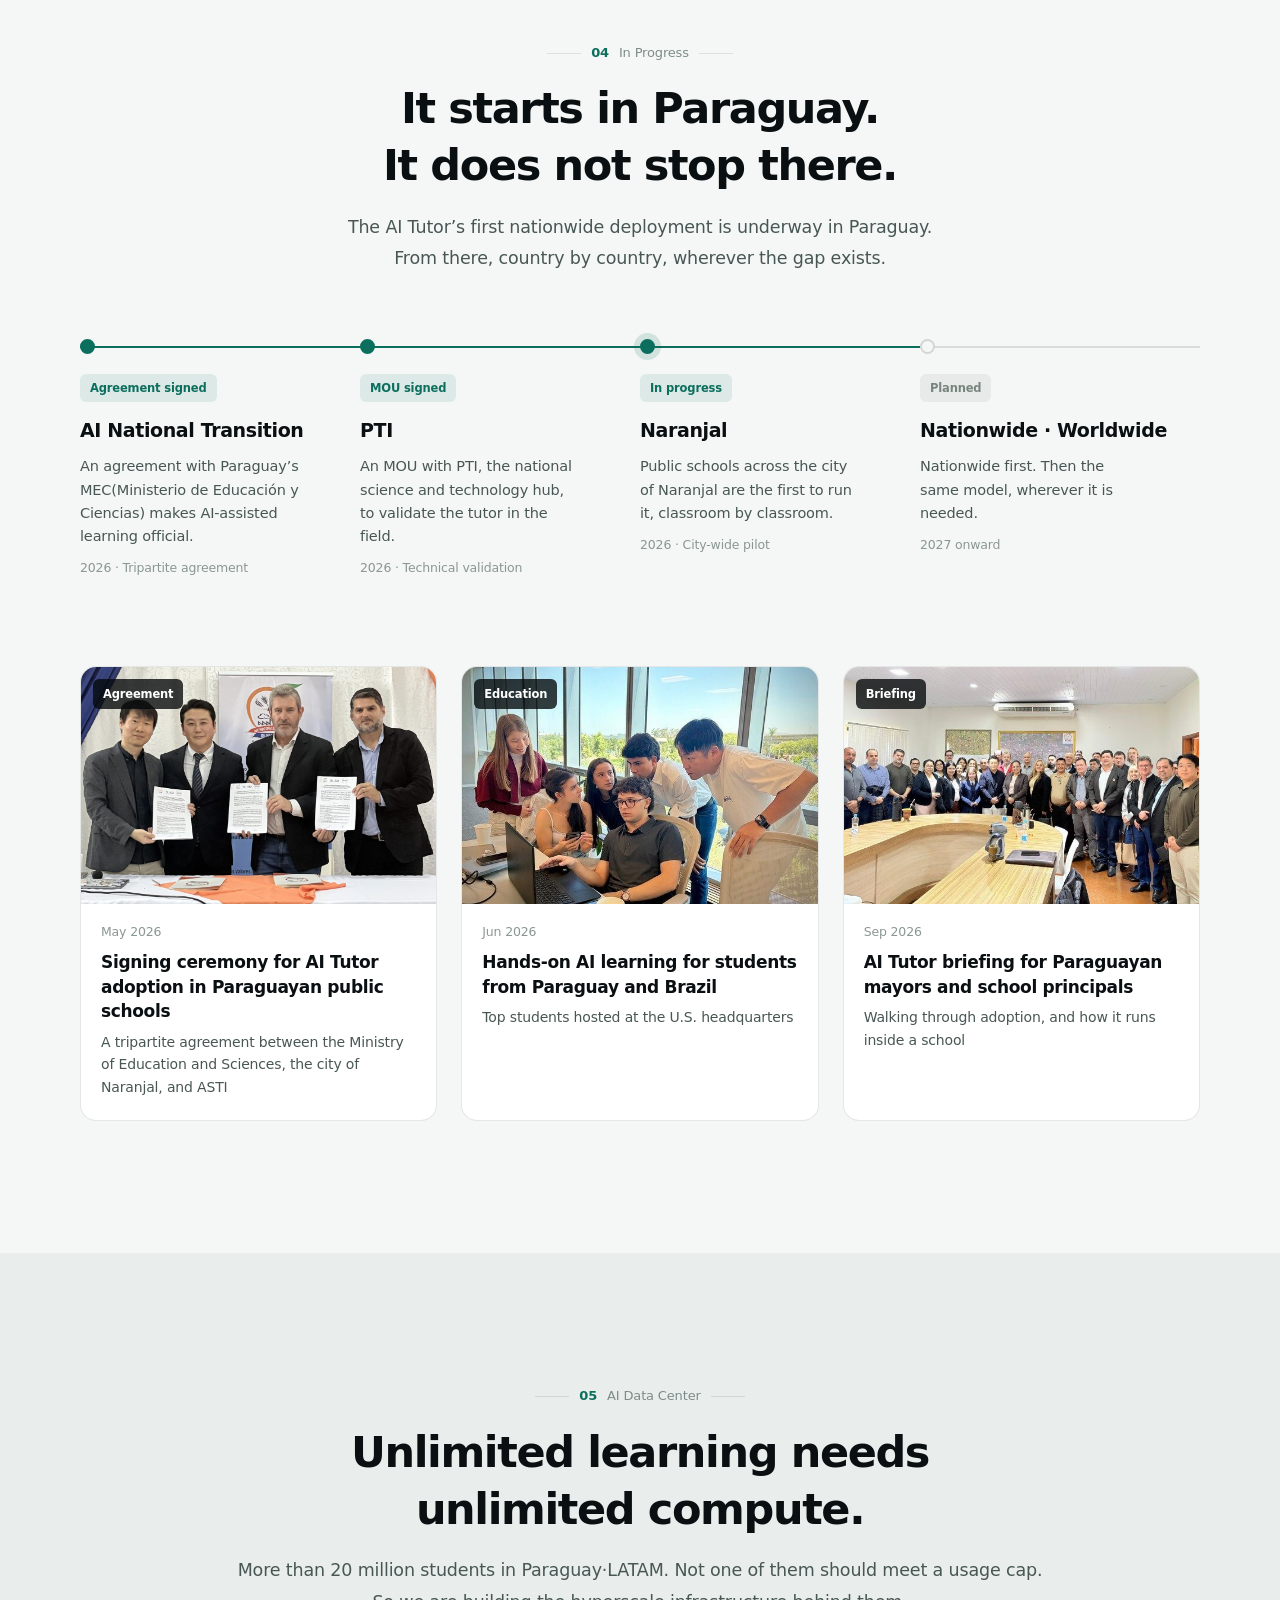
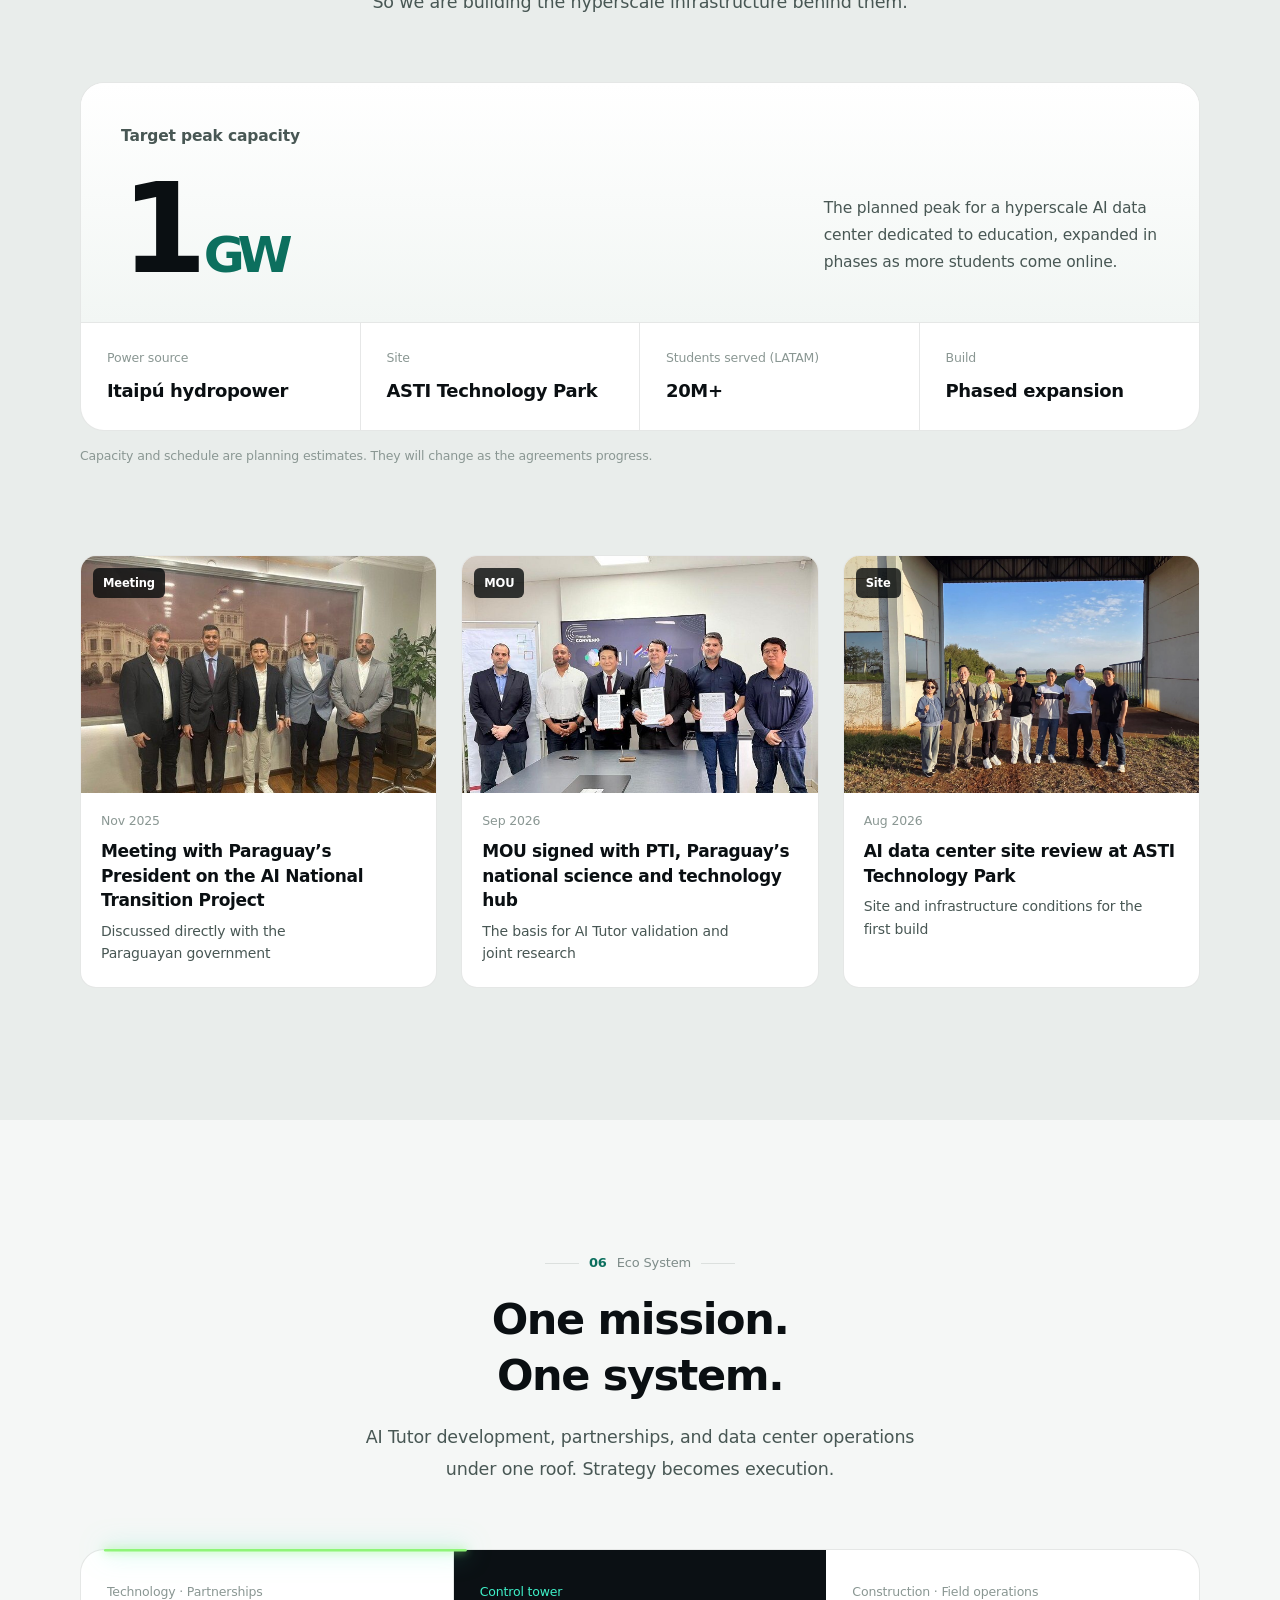
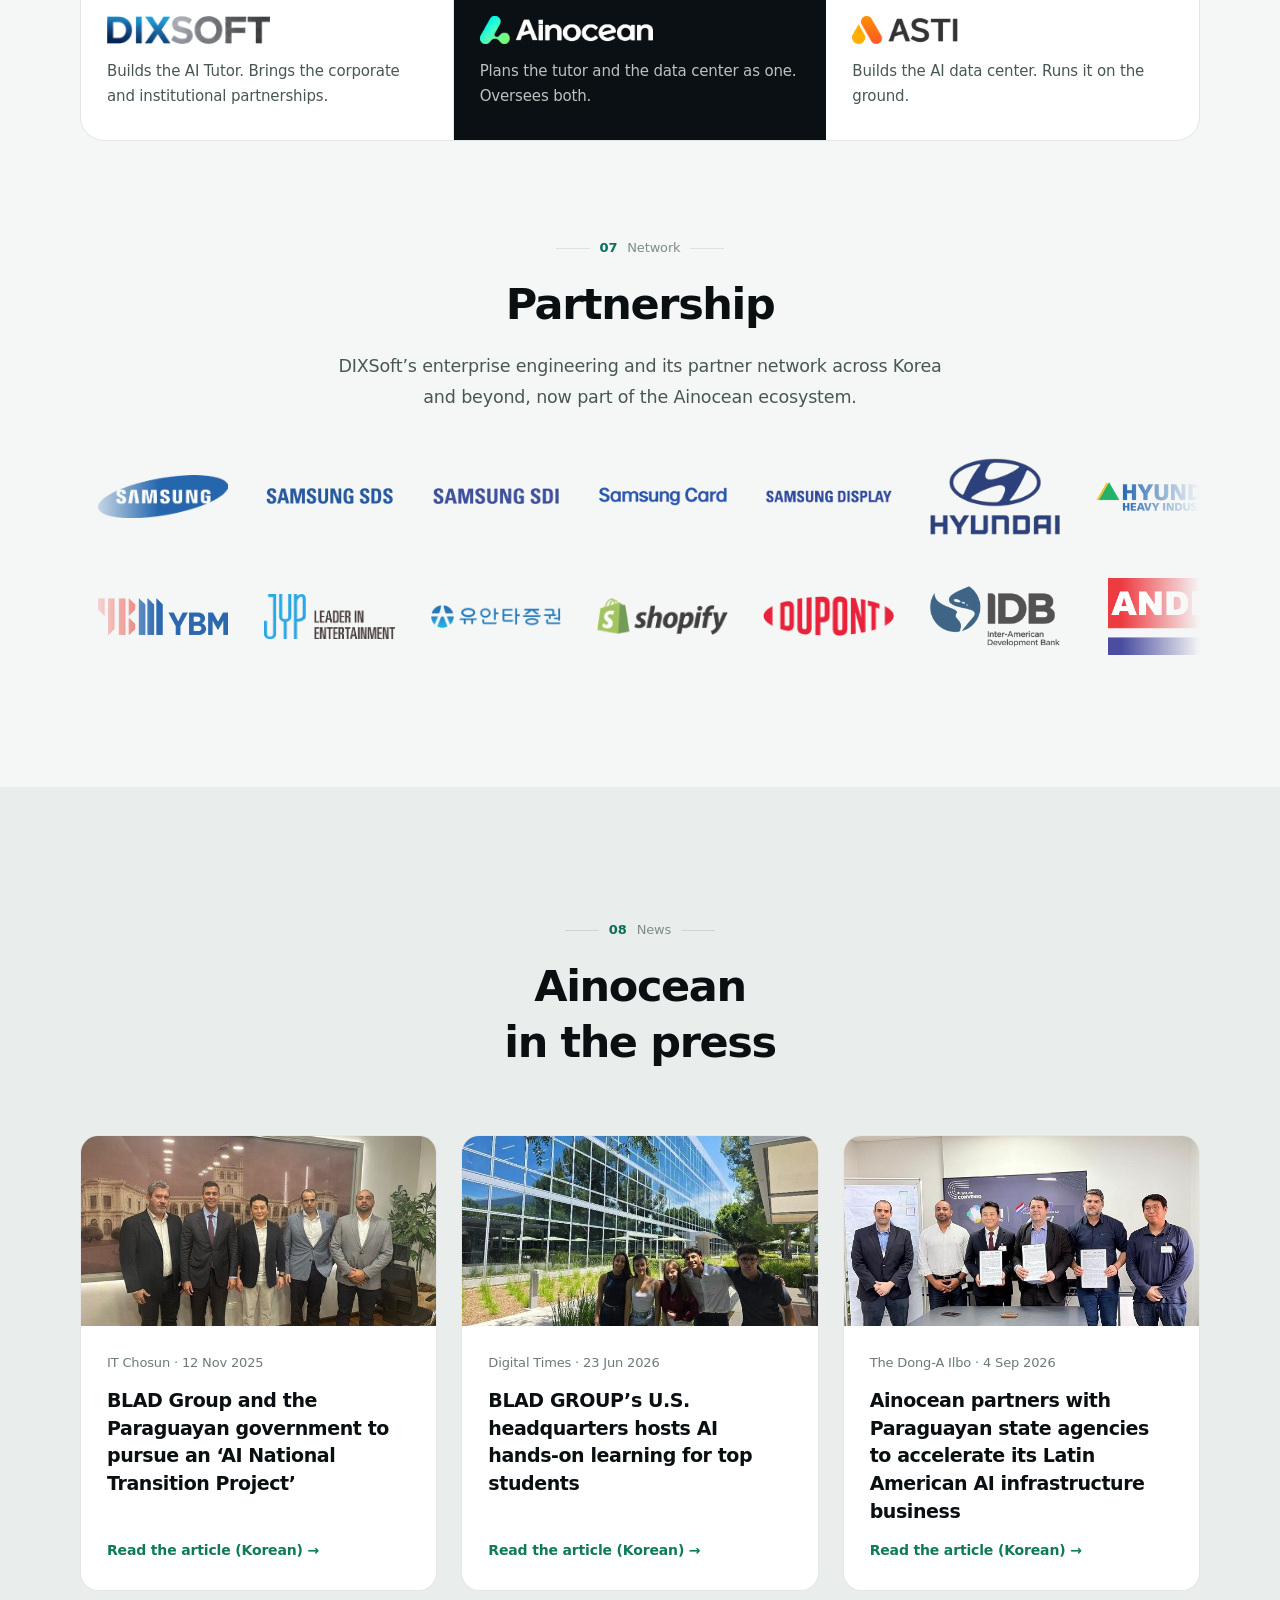
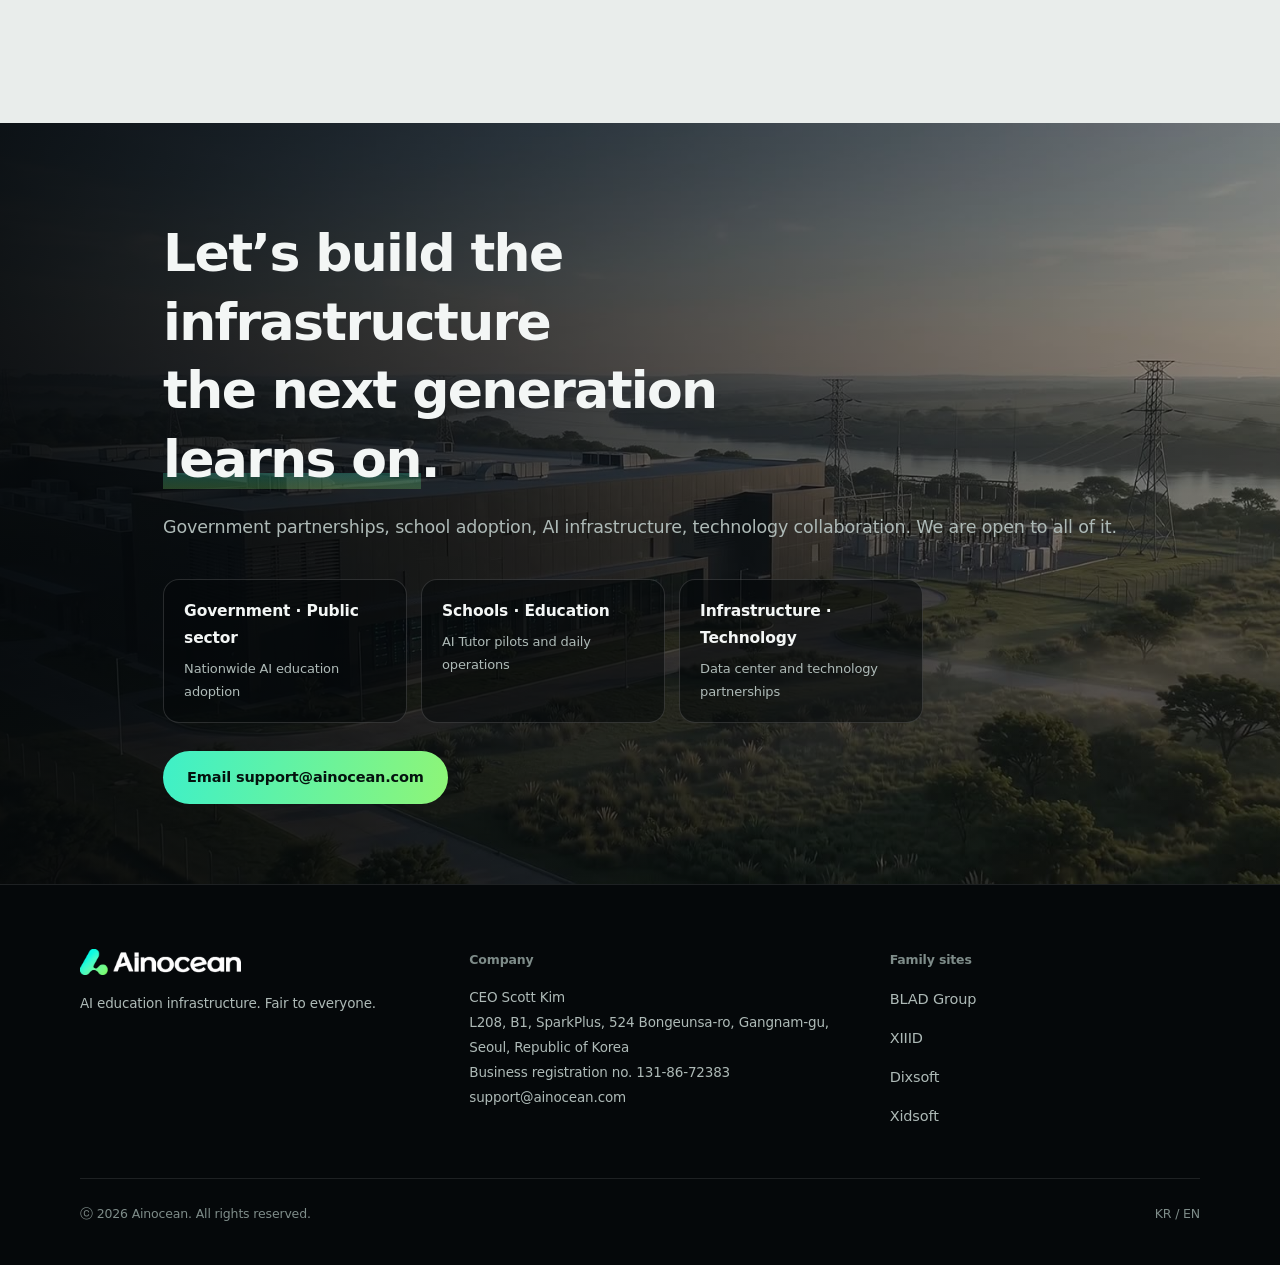
==== commit dbb81bbb: "Update en.html" ====
--- a/en.html
+++ b/en.html
@@ -68,7 +68,7 @@
       <a class="btn g" href="#contact">Contact us</a>
     </div>
     <div class="kpi">
-      <div><span>Target size</span><strong>20M<em>+</em></strong></div>
+      <div><span>Target size (LATAM)</span><strong>20M<em>+</em></strong></div>
       <div><span>Target capacity</span><strong>1<em>GW</em></strong></div>
       <div><span>Officially recognized & backed by</span><strong>MEC</strong></div>
       <div><span>Official implementation partner</span><strong>PTI</strong></div>
@@ -272,7 +272,7 @@
       <div class="fct">
         <div><span>Power source</span><strong>Itaipú hydropower</strong></div>
         <div><span>Site</span><strong>ASTI Technology Park</strong></div>
-        <div><span>Students served</span><strong>20M+</strong></div>
+        <div><span>Students served (LATAM)</span><strong>20M+</strong></div>
         <div><span>Build</span><strong>Phased expansion</strong></div>
       </div>
     </div>
--- a/css/style.css
+++ b/css/style.css
@@ -553,16 +553,22 @@
   #ain-app .hd{margin-bottom:52px}
   #ain-app .lead{font-size:16px;line-height:1.75}
 
-  /* keep the hero and contact footage tall so the video still reads as video */
-  #ain-app .hero{min-height:92svh}
-  /* stronger scrim on phones: the frame behind the copy is much brighter here */
-  #ain-app .hero .sc{background:linear-gradient(180deg,rgba(5,8,10,.74) 0%,rgba(5,8,10,.68) 45%,rgba(5,8,10,.86) 80%,var(--ink) 100%)}
-  #ain-app .hero .hi{padding-block:calc(var(--hdr-h) + 56px) 56px}
+  /* keep the hero and contact footage tall so the video still reads as video.
+     --hero-air is the breathing room above and below the copy: it is what lets
+     the footage read as footage on a phone instead of a texture behind text.
+     svh-based so a short phone does not end up with an endless hero. */
+  #ain-app .hero{--hero-air:clamp(64px,11svh,120px);min-height:100svh}
+  /* scrim on phones: the frame behind the copy is brighter here, so the middle
+     band stays dark enough to read while the top and bottom open up and the
+     last few percent still lands on --ink for a seamless join with 01 Why */
+  #ain-app .hero .sc{background:linear-gradient(180deg,rgba(5,8,10,.52) 0%,rgba(5,8,10,.62) 18%,rgba(5,8,10,.68) 46%,rgba(5,8,10,.60) 74%,rgba(5,8,10,.50) 88%,rgba(5,8,10,.86) 97%,var(--ink) 100%)}
+  #ain-app .hero .hi{padding-block:calc(var(--hdr-h) + var(--hero-air)) var(--hero-air)}
   #ain-app .hi .lead{color:#E4EBE8}
   #ain-app .cta{margin-top:32px}
   #ain-app .cta .btn{flex:1 1 auto;min-width:150px}
-  #ain-app .kpi{grid-template-columns:repeat(2,1fr);margin-top:56px}
-  #ain-app .kpi>div{padding:18px 10px 22px}
+  #ain-app .kpi{grid-template-columns:repeat(2,1fr);margin-top:clamp(40px,7svh,72px)}
+  /* lighter tiles: the footage carries on through the stat grid */
+  #ain-app .kpi>div{background:linear-gradient(180deg,rgba(5,8,10,.44),rgba(5,8,10,.78));padding:18px 10px 22px}
 
   #ain-app .g3,#ain-app .nw3,#ain-app .eco,#ain-app .rt,#ain-app .fg,#ain-app .nws{grid-template-columns:1fr}
   #ain-app .nw3{margin-top:60px;gap:20px}
@@ -662,3 +668,4 @@
   #ain-app .tl>div:before{transform:scaleX(1)}
   #ain-app .tl .dt{opacity:1;transform:none}
 }
+
